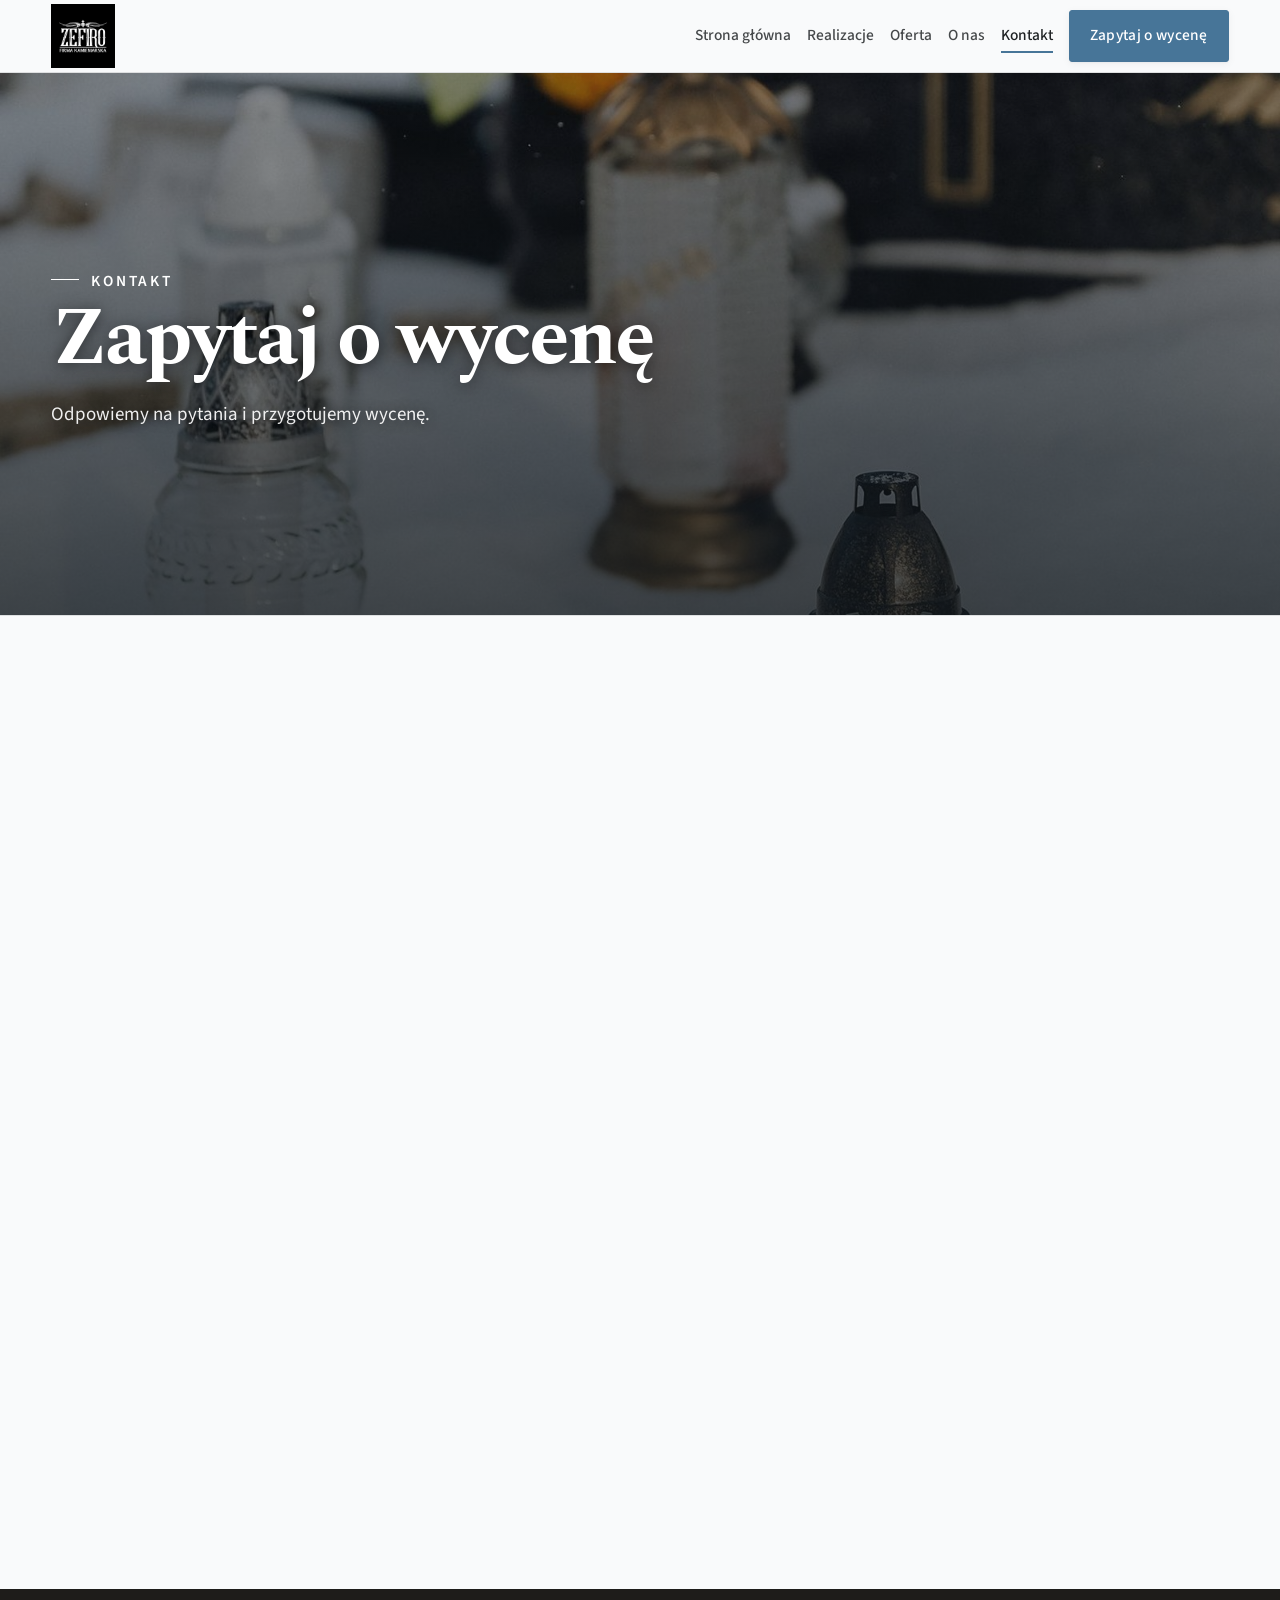
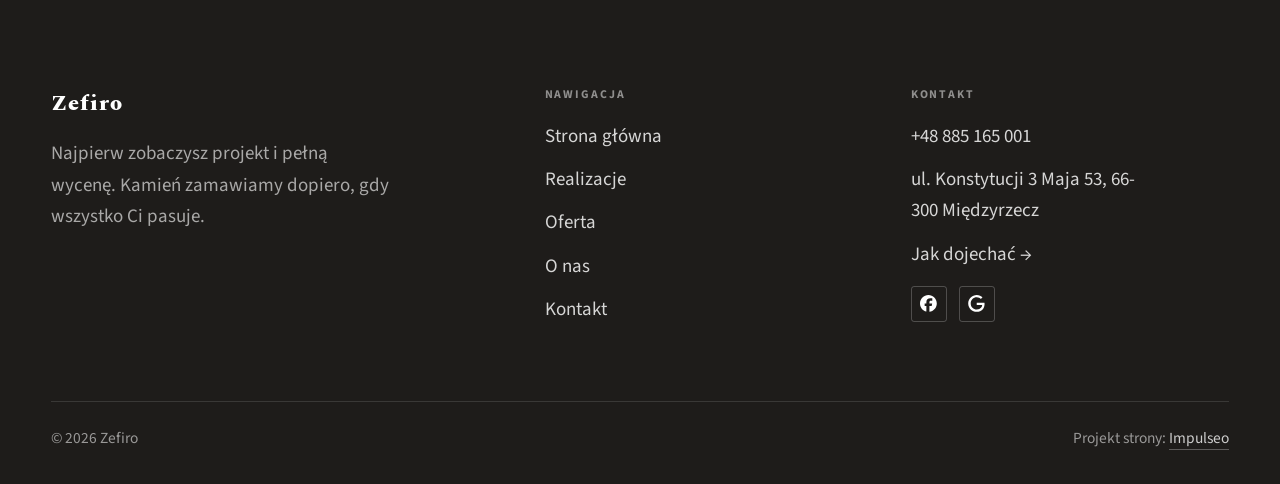
==== kontakt.html @ 3e6237ac "Strona demo: zefiro" ====
<!DOCTYPE html>
<html lang="pl">
<head>
<meta charset="UTF-8">
<meta name="viewport" content="width=device-width, initial-scale=1.0">
<title>Kontakt - Zefiro</title>
<meta name="description" content="Kontakt Zefiro - ul. Konstytucji 3 Maja 53, 66-300 Międzyrzecz">
<link rel="canonical" href="https://kris20032.github.io/zefiro/kontakt.html">
<meta name="robots" content="noindex, nofollow">
<meta property="og:type" content="website">
<meta property="og:locale" content="pl_PL">
<meta property="og:site_name" content="Zefiro">
<meta property="og:title" content="Kontakt - Zefiro">
<meta property="og:description" content="Kontakt Zefiro - ul. Konstytucji 3 Maja 53, 66-300 Międzyrzecz">
<meta property="og:url" content="https://kris20032.github.io/zefiro/kontakt.html">
<meta property="og:image" content="https://kris20032.github.io/zefiro/img/og.jpg">
<meta property="og:image:width" content="1200">
<meta property="og:image:height" content="630">
<meta name="twitter:card" content="summary_large_image">
<link rel="preconnect" href="https://fonts.googleapis.com">
<link rel="preconnect" href="https://fonts.gstatic.com" crossorigin>
<link href="https://fonts.googleapis.com/css2?family=Spectral:wght@500;600;700&family=Source+Sans+3:wght@400;500;600&display=swap" rel="stylesheet">
<link rel="stylesheet" href="assets/styles.css?v=628865bf">
</head>
<body>

<header class="nav">
  <div class="wrap nav-inner">
    <a class="brand brand-has-logo" href="index.html"><img class="brand-logo" src="img/logo.jpg" alt="Zefiro" width="720" height="720" decoding="async"></a>
    <nav class="nav-links">
      <a href="index.html">Strona główna</a>
      <a href="realizacje.html">Realizacje</a>
      <a href="oferta.html">Oferta</a>
      <a href="o-nas.html">O nas</a>
      <a href="kontakt.html" class="active" aria-current="page">Kontakt</a>
      <a href="kontakt.html" class="btn btn-accent">Zapytaj o wycenę</a>
    </nav>
    <button class="nav-toggle" aria-label="Menu"><span></span><span></span><span></span></button>
  </div>
</header>

<main>
<section class="pagehead">
  <img src="img/g6.jpg" alt="Zefiro - Zapytaj o wycenę" width="1400" height="950" decoding="async">
  <div class="wrap">
    <span class="eyebrow">Kontakt</span>
    <h1>Zapytaj o wycenę</h1>
    <p>Odpowiemy na pytania i przygotujemy wycenę.</p>
  </div>
</section>
<section>
  <div class="wrap contact-grid">
    <div class="reveal">
      <span class="eyebrow">Dane kontaktowe</span>
      <h2 style="margin:var(--space-4) 0 var(--space-6)">Zefiro</h2>
      <div class="info-list">
        <div class="info-row"><div class="ic"><svg class="ico-tel" width="16" height="16" viewBox="0 0 24 24" fill="none" aria-hidden="true"><path d="M6.6 10.8a15.5 15.5 0 0 0 6.6 6.6l2.2-2.2a1 1 0 0 1 1-.24 11.4 11.4 0 0 0 3.6.58 1 1 0 0 1 1 1V20a1 1 0 0 1-1 1A17 17 0 0 1 3 4a1 1 0 0 1 1-1h3.5a1 1 0 0 1 1 1c0 1.25.2 2.46.58 3.6a1 1 0 0 1-.25 1l-2.23 2.2Z" fill="currentColor"/></svg></div><div><div class="lbl">Telefon</div><a class="val" href="tel:+48885165001">+48 885 165 001</a></div></div>
        <div class="info-row"><div class="ic"><svg class="ico-pin" width="16" height="16" viewBox="0 0 24 24" fill="none" aria-hidden="true"><path d="M12 21s7-6.1 7-11.5A7 7 0 0 0 5 9.5C5 14.9 12 21 12 21Z" stroke="currentColor" stroke-width="1.6" fill="none"/><circle cx="12" cy="9.5" r="2.4" fill="currentColor"/></svg></div><div><div class="lbl">Adres</div><div class="val">ul. Konstytucji 3 Maja 53, 66-300 Międzyrzecz</div></div></div>
      </div>
    </div>
    <div class="reveal">
      <div class="form">
        <h3 style="margin-bottom:var(--space-4)">Najszybciej telefonicznie</h3>
        <p class="muted" style="margin-bottom:var(--space-5)">Zadzwoń, opisz pomysł, a my powiemy, co i jak. Bez zobowiązań.</p>
        <a href="tel:+48885165001" class="btn btn-accent" style="justify-content:center">Zadzwoń: +48 885 165 001 <span class="arr">→</span></a>
      </div>
    </div>
  </div>
</section>
<section style="padding-top:0">
  <div class="wrap reveal">
    <iframe class="map" title="Zefiro - Międzyrzecz" src="https://maps.google.com/maps?q=52.438465%2C15.584197&z=15&output=embed" loading="lazy" referrerpolicy="no-referrer-when-downgrade"></iframe>
  </div>
</section>
</main>

<footer>
  <div class="wrap">
    <div class="foot-grid">
      <div class="foot-brand">
        <div class="name">Zefiro</div>
        <p>Najpierw zobaczysz projekt i pełną wycenę. Kamień zamawiamy dopiero, gdy wszystko Ci pasuje.</p>
      </div>
      <div class="foot-col">
        <h4>Nawigacja</h4>
        <a href="index.html">Strona główna</a>
        <a href="realizacje.html">Realizacje</a>
        <a href="oferta.html">Oferta</a>
        <a href="o-nas.html">O nas</a>
        <a href="kontakt.html">Kontakt</a>
      </div>
      <div class="foot-col">
        <h4>Kontakt</h4>
        <a href="tel:+48885165001">+48 885 165 001</a>
        <p>ul. Konstytucji 3 Maja 53, 66-300 Międzyrzecz</p>
        <a href="https://www.google.com/maps/place/Firma+Kamieniarska+Zefiro/@52.4386114,15.5834613,406m/data=!3m1!1e3!4m6!3m5!1s0x4706f49b4816bd09:0x40137a1db30fa63c!8m2!3d52.438465!4d15.584197" target="_blank" rel="noopener">Jak dojechać →</a>
      <div class="foot-soc">
        <a class="soc" href="https://www.facebook.com/kamieniarstwozefiro/" target="_blank" rel="noopener" aria-label="Facebook - Zefiro"><svg viewBox="0 0 24 24" aria-hidden="true" focusable="false"><path d="M9.101 23.691v-7.98H6.627v-3.667h2.474v-1.58c0-4.085 1.848-5.978 5.858-5.978.401 0 .955.042 1.468.103a8.68 8.68 0 0 1 1.141.195v3.325a8.623 8.623 0 0 0-.653-.036 26.805 26.805 0 0 0-.733-.009c-.707 0-1.259.096-1.675.309a1.686 1.686 0 0 0-.679.622c-.258.42-.374.995-.374 1.752v1.297h3.919l-.386 2.103-.287 1.564h-3.246v8.245C19.396 23.238 24 18.179 24 12.044c0-6.627-5.373-12-12-12s-12 5.373-12 12c0 5.628 3.874 10.35 9.101 11.647Z" fill="currentColor"/></svg></a>
        <a class="soc" href="https://www.google.com/maps/place/Firma+Kamieniarska+Zefiro/@52.4386114,15.5834613,406m/data=!3m1!1e3!4m6!3m5!1s0x4706f49b4816bd09:0x40137a1db30fa63c!8m2!3d52.438465!4d15.584197" target="_blank" rel="noopener" aria-label="Google - Zefiro"><svg viewBox="0 0 24 24" aria-hidden="true" focusable="false"><path d="M12.48 10.92v3.28h7.84c-.24 1.84-.853 3.187-1.787 4.133-1.147 1.147-2.933 2.4-6.053 2.4-4.827 0-8.6-3.893-8.6-8.72s3.773-8.72 8.6-8.72c2.6 0 4.507 1.027 5.907 2.347l2.307-2.307C18.747 1.44 16.133 0 12.48 0 5.867 0 .307 5.387.307 12s5.56 12 12.173 12c3.573 0 6.267-1.173 8.373-3.36 2.16-2.16 2.84-5.213 2.84-7.667 0-.76-.053-1.467-.173-2.053H12.48z" fill="currentColor"/></svg></a>
      </div>
      </div>
    </div>
    <div class="foot-bot">
      <span>© 2026 Zefiro</span>
      <span>Projekt strony: <a class="foot-credit" href="https://impulseo.pl" target="_blank" rel="noopener">Impulseo</a></span>
    </div>
  </div>
</footer>
<div class="sticky-reserve"><a class="sr-book" href="kontakt.html">Zapytaj o wycenę</a><a class="sr-call" href="tel:+48885165001" aria-label="Zadzwoń"><svg class="ico-tel" width="16" height="16" viewBox="0 0 24 24" fill="none" aria-hidden="true"><path d="M6.6 10.8a15.5 15.5 0 0 0 6.6 6.6l2.2-2.2a1 1 0 0 1 1-.24 11.4 11.4 0 0 0 3.6.58 1 1 0 0 1 1 1V20a1 1 0 0 1-1 1A17 17 0 0 1 3 4a1 1 0 0 1 1-1h3.5a1 1 0 0 1 1 1c0 1.25.2 2.46.58 3.6a1 1 0 0 1-.25 1l-2.23 2.2Z" fill="currentColor"/></svg></a></div>
<div class="demo-wazne" data-do="2026-11-24" data-cykl="3" hidden><svg class="dw-ico" width="13" height="13" viewBox="0 0 24 24" fill="none" aria-hidden="true"><circle cx="12" cy="12" r="8.6" stroke="currentColor" stroke-width="1.8"/><path d="M12 7.2V12l3.3 2" stroke="currentColor" stroke-width="1.8" stroke-linecap="round"/></svg><span class="dw-txt"></span></div>

<script src="assets/main.js"></script>
</body>
</html>
---- assets/styles.css ----
/* ============================================================
   STOLBASZ — premium, architektoniczny B2B fit-out
   Jasna paleta, zero brązu. System wg premium-web-craft.
   Projekt strony: Impulseo (impulseo.pl)
   ============================================================ */

:root{
  /* PALETA — jasna, architektoniczna, chłodna */
  --paper:#F2F1EE;          /* główne tło */
  --paper-2:#E5E3DE;        /* sekcje alternatywne (chłodny jasny szary) */
  --paper-3:#E5E3DE;        /* delikatne wypełnienia */
  --ink:#1E1C1A;            /* tekst główny — chłodny grafit */
  --ink-soft:#38332F;       /* nagłówki drugorzędne */
  --muted:#88837B;          /* tekst poboczny */
  --line:rgba(30,28,26,.12);/* hairline */
  --accent:#836A42;         /* stonowany petrol-slate — jedyny akcent */
  --accent-d:#67522F;
  --accent-soft:rgba(131,106,66,.10);
  --dark:#1E1C1A;           /* sekcje ciemne (stopka/CTA) */

  /* HOVER ZDJĘĆ — JEDEN standard dla całego silnika (decyzja K. 04.08.2026, artefakt z wariantami).
     AKTUALNE (K.+Szymon 09.08.2026, wybór z artefaktu 6 wariantów): zoom 1.05 przy 1.4s -
     przy tak długim czasie mocniejszy kadr NIE skacze, tylko „oddycha". Poprzedni standard
     (1.02 / .55s z 04.08) odbierany jako dynamiczny i szybki.
     Spoczynek lekko przygaszony, ale TYLKO tam, gdzie jest mysz (@media hover:hover) —
     na telefonie zdjęcia zostają w pełnej jasności. */
  --img-zoom:1.05;                   /* K.+Szymon 09.08: wariant F z artefaktu porównawczego */
  --img-rest:brightness(.95) saturate(.99);
  --img-hot:brightness(1.06) saturate(1.05);
  --img-dur:1.4s;                    /* K.+Szymon 09.08 (wariant F): powoli = elegancko */
  --img-ease:cubic-bezier(.16,.84,.44,1);  /* miękki ogon, efekt „oddychania" */

  /* ODSTĘPY — skala 4/8 */
  --space-1:4px; --space-2:8px; --space-3:12px; --space-4:16px; --space-5:24px;
  --space-6:32px; --space-7:48px; --space-8:64px; --space-9:96px; --space-10:128px;

  /* TYPOGRAFIA — fluid clamp() (skala podbita 16.07.2026: większe, czytelniejsze litery — uwaga Adama) */
  --text-sm:clamp(.9rem,.87rem + .12vw,1rem);
  --text-base:clamp(1.08rem,1.04rem + .18vw,1.2rem);
  --text-lg:clamp(1.24rem,1.15rem + .34vw,1.44rem);
  --text-h3:clamp(1.34rem,1.22rem + .55vw,1.66rem);
  --text-h2:clamp(2.1rem,1.66rem + 2.1vw,3.1rem);
  --text-h1:clamp(2.9rem,2.1rem + 4vw,5.1rem);

  /* PROMIENIE — architektoniczne, raczej ostre */
  --r-sm:3px; --r-md:6px; --r-lg:10px;

  /* RUCH */
  --ease:cubic-bezier(.25,.46,.45,.94); --dur:.24s;

  /* CIENIE — miękkie, warstwowe */
  --sh-sm:0 1px 2px rgba(16,24,32,.04), 0 2px 8px rgba(16,24,32,.05);
  --sh-md:0 2px 6px rgba(16,24,32,.05), 0 12px 28px -8px rgba(16,24,32,.12);
  --sh-lg:0 6px 14px rgba(16,24,32,.07), 0 26px 56px -18px rgba(16,24,32,.22);

  --hairline:1px solid var(--line);

  --font-display:'Spectral',serif;
  --font-body:'Source Sans 3',sans-serif;
}

*{box-sizing:border-box;margin:0;padding:0}
html{scroll-behavior:smooth}
body{
  font-family:var(--font-body);
  font-size:var(--text-base);
  line-height:1.65;
  color:var(--ink);
  background:var(--paper);
  -webkit-font-smoothing:antialiased;
  text-rendering:optimizeLegibility;
}
img{max-width:100%;height:auto;display:block}  /* height:auto = width/height z atrybutów trzyma proporcje (TOP#12) */
a{color:inherit;text-decoration:none}

.wrap{width:min(92%,1180px);margin-inline:auto}
section{padding-block:clamp(52px,6.5vw,96px)}

h1,h2,h3{font-family:var(--font-display);font-weight:700;line-height:1.08;letter-spacing:-.02em;color:var(--ink)}
h1{font-size:var(--text-h1);letter-spacing:-.035em}
h2{font-size:var(--text-h2);letter-spacing:-.025em}
h3{font-size:var(--text-h3)}
/* MIARA — długość wiersza. WCAG 2.2 SC 1.4.8: max 80 znaków; Butterick: 45–90.
   68ch daje realnie 72–78 znaków polskiego tekstu, czyli z zapasem pod granicą.
   Wcześniej limit miał TYLKO <p> — <li>, <blockquote> i <dd> nie miały żadnego,
   i to jedyny powód, dla którego 23 bloki na dwóch oddanych stronach jadą po
   83–106 znaków w wierszu (pomiar 07.08.2026, bramka `miara`).
   ⚠️ Listy i definicje ograniczamy TYLKO bez klasy: `ul`/`ol` z klasą to u nas
   układ (siatki kafli, menu), a nie tekst ciągły — tam miarę wyznacza układ. */
/* 60ch, nie 68ch (K. 10.08): po zmianie fontów na węższe kroje (DM Sans i spółka)
   w 68ch mieściło się ~90 znaków - bramka pikselowa słusznie zgłaszała przekroczenie
   granicy 80. Pomiar na żywej przeglądarce: 60ch = 90 znaków, 53ch = ~78 znaków, czyli normę WCAG 1.4.8. */
:root{ --miara:53ch }
p{max-width:min(100%,var(--miara))}
blockquote,
ul:not([class])>li, ol:not([class])>li,
dl:not([class])>dd{max-width:min(100%,var(--miara))}

/* ⚠️ Świadomie BEZ wyjątku `.tile p,.card p,.svc p{max-width:none}`, choć nasuwa się sam:
   te akapity BYŁY już ograniczone (stare `p{max-width:65ch}`), więc „wyjątek" nie odblokowałby
   niczego nowego — tylko ROZLUŹNIŁ stan sprzed zmiany na wszystkich demach naraz.
   `figcaption` żadna z reguł wyżej nie dotyczy, więc też nie potrzebuje zwolnienia. */

/* ŁAMANIE. `balance` wyrównuje długości wierszy w nagłówku, `pretty` pilnuje ostatniego
   wiersza akapitu, żeby nie został w nim jeden wyraz. Obsługiwane od Chrome 117 /
   Safari 17.5; starsze przeglądarki po prostu ignorują tę własność.
   `text-wrap:pretty` nie występowało dotąd ANI RAZ w silniku ani w repo klientów. */
h1,h2,h3,.lead,.lede{text-wrap:balance}
p,li,blockquote,dd{text-wrap:pretty}

.eyebrow{
  font-family:var(--font-body);
  font-size:var(--text-sm);
  font-weight:600;
  letter-spacing:.18em;
  text-transform:uppercase;
  color:var(--accent);
  display:inline-flex;align-items:center;gap:var(--space-3);
}
/* flex:none + margin-top = kreska trzyma się PIERWSZEJ linii. Wcześniej align-items:center
   centrowało ją względem całego bloku i przy zawinięciu (długi kicker typu
   „…WNĘTRZ · LESZNO · OD 2019") druga linia lądowała z brzydkim wcięciem. */
.eyebrow{align-items:flex-start}
.eyebrow>*,.eyebrow{text-wrap:balance}   /* dlugi kicker lamal sie na sierote typu samo „2019" w drugiej linii */
.eyebrow::before{content:"";width:28px;height:1px;background:var(--accent);display:inline-block;flex:none;margin-top:.62em}

.muted{color:var(--muted)}
.lead{font-size:var(--text-lg);line-height:1.55;color:var(--ink-soft);max-width:50ch}

/* ---------- BUTTONS ---------- */
.btn{
  display:inline-flex;align-items:center;gap:var(--space-2);
  font-weight:600;font-size:var(--text-sm);letter-spacing:.02em;
  padding:var(--space-4) var(--space-6);
  border-radius:var(--r-sm);
  transition:transform var(--dur) var(--ease),box-shadow var(--dur) var(--ease),background var(--dur) var(--ease);
  cursor:pointer;border:1px solid transparent;
}
.btn-accent{background:var(--accent);color:#fff;box-shadow:var(--sh-sm)}
.btn-accent:hover{background:var(--accent-d);transform:translateY(-2px);box-shadow:var(--sh-md)}
.btn-accent:active{transform:translateY(0);box-shadow:var(--sh-sm)}
.btn-ghost{background:transparent;color:var(--ink);border-color:var(--line)}
.btn-ghost:hover{border-color:var(--accent);color:var(--accent);transform:translateY(-2px)}
.btn-light{background:#fff;color:var(--ink);box-shadow:var(--sh-sm)}
.btn-light:hover{transform:translateY(-2px);box-shadow:var(--sh-md)}
.btn .arr{transition:transform var(--dur) var(--ease)}
.btn:hover .arr{transform:translateX(4px)}

/* ---------- NAV ---------- */
.nav{
  position:sticky;top:0;z-index:50;
  background:color-mix(in srgb,var(--paper) 88%,transparent);
  backdrop-filter:saturate(140%) blur(10px);
  border-bottom:var(--hairline);
}
.nav-inner{display:flex;align-items:center;justify-content:space-between;gap:var(--space-5);height:72px}
/* ANTY-NACHODZENIE (K. 05.08.2026): długa nazwa firmy + przycisk z pełnym numerem nie mieściły się w pasku
   i flex ściskał linki PONIŻEJ ich treści - "Kontakt" wchodził na ramkę "Zadzwoń +48 ...". Teraz ustępuje
   nazwa marki (skrót wielokropkiem), a menu i przycisk nigdy się nie kurczą ani nie zachodzą na siebie. */
.brand{display:flex;flex-direction:column;line-height:1;min-width:0;flex:0 1 auto}
.brand .name{font-family:var(--font-display);font-weight:800;font-size:1.35rem;letter-spacing:.04em;white-space:nowrap;overflow:hidden;text-overflow:ellipsis}
.brand .sub{font-size:.62rem;letter-spacing:.34em;text-transform:uppercase;color:var(--muted);margin-top:5px;white-space:nowrap;overflow:hidden;text-overflow:ellipsis}
.nav-links{display:flex;align-items:center;gap:var(--space-6);flex:0 0 auto}
.nav-links a{font-size:var(--text-sm);font-weight:500;color:var(--ink-soft);position:relative;padding-block:4px;white-space:nowrap;transition:color var(--dur) var(--ease)}
.nav-links a::after{content:"";position:absolute;left:0;bottom:0;width:0;height:1.5px;background:var(--accent);transition:width var(--dur) var(--ease)}
.nav-links a:hover,.nav-links a.active{color:var(--ink)}
.nav-links a:hover::after,.nav-links a.active::after{width:100%}
.nav-links .btn{padding:var(--space-2) var(--space-5)}
/* przyciski w nav: właściwy kolor (przebij .nav-links a) + bez podkreślenia */
.nav-links a.btn-accent{color:#fff}
.nav-links a.btn-ghost,.nav-links a.btn-light{color:var(--ink)}
/* CTA w pasku: NIE podkreślenie spod linków menu, ale ten sam przelatujący błysk,
   co na wszystkich innych przyciskach (zgłoszenie K. 13.08.2026 - „na hero jest efekt
   światła przechodzącego przez przycisk, na navbarze go nie ma, a mają być identyczne").
   Reguła `.nav-links a::after` jest silniejsza od `.btn::after`, więc trzeba jej
   geometrię wyzerować i wpisać połysk z nazwy - samo `display:none` gasiło efekt. */
.nav-links a.btn::after{
  display:block;content:"";position:absolute;inset:0;z-index:-1;pointer-events:none;
  width:auto;height:auto;border-radius:inherit;   /* kasuje geometrię podkreślenia (width:0;height:1.5px) */
  background:linear-gradient(100deg,transparent 32%,rgba(255,255,255,.20) 50%,transparent 68%);
  translate:-120% 0}
@media (prefers-reduced-motion:no-preference){
  .nav-links a.btn:hover::after{translate:120% 0;transition:translate .75s var(--mt-ease,cubic-bezier(.16,.84,.44,1))}
}
.nav-toggle{display:none;background:none;border:none;cursor:pointer;flex-direction:column;gap:5px;padding:8px}
.nav-toggle span{width:24px;height:2px;background:var(--ink);transition:var(--dur)}
/* Ciasny zakres MIĘDZY menu mobilnym a pełnym pulpitem: zbijamy odstępy i nazwę marki,
   żeby wszystko zmieściło się naturalnie, zanim w ogóle dojdzie do skracania wielokropkiem. */
@media(max-width:1280px) and (min-width:921px){
  .nav-links{gap:var(--space-4)}
  .nav-links .btn{padding:var(--space-2) var(--space-4)}
  .brand .name{font-size:1.15rem}
}

/* ---------- HERO (split) ---------- */
.hero{position:relative;overflow:hidden;border-bottom:var(--hairline)}
.hero-grid{display:grid;grid-template-columns:1.05fr .95fr;gap:clamp(24px,4vw,60px);align-items:center;
  padding-block:clamp(36px,4.5vw,64px)}
.hero-copy .eyebrow{margin-bottom:var(--space-5)}
.hero-copy h1{margin-bottom:var(--space-5)}
.hero-copy .lead{margin-bottom:var(--space-7)}
.hero-actions{display:flex;flex-wrap:wrap;gap:var(--space-4)}
.hero-art{position:relative;aspect-ratio:4/3;border-radius:var(--r-lg);overflow:hidden;box-shadow:var(--sh-lg)}
.hero-art img{width:100%;height:100%;object-fit:cover}
.hero-art::after{content:"";position:absolute;inset:0;background:linear-gradient(180deg,transparent 55%,rgba(18,24,28,.28))}
.hero-badge{position:absolute;left:var(--space-5);bottom:var(--space-5);z-index:2;
  background:rgba(252,252,251,.94);backdrop-filter:blur(4px);
  border-radius:var(--r-md);padding:var(--space-4) var(--space-5);box-shadow:var(--sh-md);max-width:78%}
.hero-badge strong{display:block;font-family:var(--font-display);font-size:1rem;letter-spacing:-.01em}
.hero-badge span{font-size:var(--text-sm);color:var(--muted)}

/* ---------- HERO duży / kinowy (strona główna) ---------- */
.hero-cine{position:relative;min-height:clamp(560px,82vh,840px);min-height:clamp(560px,82svh,840px);display:flex;align-items:center;overflow:hidden;border-bottom:var(--hairline)}
.hero-cine>img{position:absolute;inset:0;width:100%;height:100%;object-fit:cover;z-index:0}
.hero-cine::after{content:"";position:absolute;inset:0;z-index:1;
  background:linear-gradient(95deg,rgba(13,18,23,.86) 0%,rgba(13,18,23,.64) 32%,rgba(13,18,23,.24) 62%,rgba(13,18,23,.04) 100%)}
.hero-cine .wrap{position:relative;z-index:2;padding-block:var(--space-8)}
.hero-cine .hero-copy{max-width:660px}
.hero-cine .eyebrow{color:#fff;margin-bottom:var(--space-5)}
.hero-cine .eyebrow::before{background:#fff}
.hero-cine h1{color:#fff;margin-bottom:var(--space-5);font-size:clamp(2.9rem,2rem + 4.4vw,5.2rem);text-wrap:balance}
.hero-cine .lead{color:rgba(255,255,255,.92);max-width:48ch;margin-bottom:var(--space-7)}
.hero-cine .hero-actions{display:flex;flex-wrap:wrap;gap:var(--space-4)}
/* NISKIE OKNO (laptop z dokiem i paskami przeglądarki ma ~700-780 px wysokości widoku):
   H1 do 5.2rem + długi lead nie mieściły się i przyciski wypadały POD krawędź ekranu -
   klient widział stronę bez ani jednego CTA. Skalujemy w dół, zamiast przycinać treść. */
@media(min-width:821px) and (max-height:820px){
  .hero-cine{min-height:clamp(520px,94svh,780px)}
  .hero-cine .wrap{padding-block:var(--space-6)}
  .hero-cine h1{font-size:clamp(2.2rem,1.5rem + 2.6vw,3.6rem);margin-bottom:var(--space-4)}
  .hero-cine .eyebrow{margin-bottom:var(--space-4)}
  .hero-cine .lead{margin-bottom:var(--space-5);max-width:44ch}
}
@media(max-width:680px){
  .hero-cine{min-height:clamp(520px,76vh,640px);min-height:clamp(520px,76svh,640px);align-items:flex-end}
  .hero-cine::after{background:linear-gradient(0deg,rgba(13,18,23,.9) 6%,rgba(13,18,23,.45) 55%,rgba(13,18,23,.25) 100%)}
  .hero-cine .wrap{padding-bottom:var(--space-9)}
  /* TELEFON (~90% oglądających): lead potrafił zająć 8 linii i zepchnąć CTA poza pierwszy ekran.
     Zwężamy interlinię i skalę - treści nie ucinamy, bo to ona sprzedaje. */
  .hero-cine .lead{font-size:.98rem;line-height:1.5;margin-bottom:var(--space-5)}
  .hero-cine .eyebrow{font-size:.72rem;letter-spacing:.13em;margin-bottom:var(--space-4)}
  .hero-cine .eyebrow::before{width:20px}
  .hero-cine h1{margin-bottom:var(--space-4)}
}

/* full-bleed hero variant (podstrony) */
.pagehead{position:relative;min-height:46vh;min-height:46svh;display:flex;align-items:flex-end;overflow:hidden;border-bottom:var(--hairline)}
.pagehead img{position:absolute;inset:0;width:100%;height:100%;object-fit:cover}
/* 10.08.2026 (decyzja K.): mocniejsze przyciemnienie + cień pod tekstem. Bramka mierzyła na
   nagłówkach podstron 3,38-3,43:1 przy wymaganych 4,5 — jasne zdjęcie (hala, śnieg, niebo)
   podchodziło pod biały tekst. Zdjęcia klientów są różne, więc kontrast musi dawać WARSTWA,
   a nie szczęśliwy dobór kadru. */
.pagehead::after{content:"";position:absolute;inset:0;background:linear-gradient(180deg,rgba(18,24,28,.40),rgba(18,24,28,.76))}
.pagehead .wrap{position:relative;z-index:2;padding-block:var(--space-9);color:#fff}
.pagehead h1{color:#fff;max-width:18ch;text-shadow:0 2px 16px rgba(0,0,0,.55)}
.pagehead .eyebrow{color:#fff}
.pagehead .eyebrow::before{background:#fff}
.pagehead p{color:rgba(255,255,255,.92);margin-top:var(--space-4);max-width:54ch;text-shadow:0 1px 12px rgba(0,0,0,.5)}

/* ---------- STRIP (pasek skrótów / liczby) ---------- */
.strip{background:var(--dark);color:#fff}
/* PASEK HASEŁ — standard 04.08.2026 (decyzja K.): 5 haseł w JEDNYM rzędzie, tekst WYŚRODKOWANY,
   węższe marginesy boczne niż reszta strony (pasek ma iść szerzej), równe wysokości kolumn. */
.strip .wrap{width:min(96%,1440px);display:grid;grid-template-columns:repeat(5,1fr);
  gap:var(--space-5);padding-block:var(--space-7);align-items:stretch}
.strip .item .k{font-family:var(--font-display);font-size:clamp(1.05rem,.82rem + .85vw,1.55rem);
  font-weight:800;letter-spacing:-.02em;color:#fff;line-height:1.18;text-wrap:balance}
.strip .item .v{font-size:var(--text-sm);color:rgba(255,255,255,.66);margin-top:var(--space-2);line-height:1.4}
.strip .item{border-left:2px solid var(--accent);padding-inline:var(--space-4);
  text-align:center;display:flex;flex-direction:column;justify-content:center}
/* liczba kolumn = liczba haseł, żeby ostatnie nie zostawało samo w drugim rzędzie.
   Klasę n-N nadaje multipage.py; domyślnie (bez klasy) pasek jest 5-kolumnowy. */
.strip.n-2 .wrap{grid-template-columns:repeat(2,1fr)}
.strip.n-3 .wrap{grid-template-columns:repeat(3,1fr)}
.strip.n-4 .wrap{grid-template-columns:repeat(4,1fr);gap:var(--space-6)}
.strip.n-4 .item .k{font-size:clamp(1.3rem,1rem + 1.1vw,2rem)}
.strip.n-6 .wrap{grid-template-columns:repeat(6,1fr);gap:var(--space-4)}
.strip.n-6 .item .k{font-size:clamp(.98rem,.8rem + .7vw,1.35rem)}
/* równe łamanie: zamiast "długa linia + jedno słowo" obie linie zbliżonej długości */
.strip .item .k{text-wrap:balance}

/* ---------- SECTION HEAD ---------- */
.head{max-width:48rem;margin-bottom:var(--space-8)}
.head.center{margin-inline:auto;text-align:center}
.head .eyebrow{margin-bottom:var(--space-4)}
.head h2{margin-bottom:var(--space-4)}
.head p{color:var(--muted);font-size:var(--text-lg);line-height:1.55}
.head.center p{margin-inline:auto}

/* ---------- INTRO SPLIT ---------- */
.split{display:grid;grid-template-columns:.92fr 1.08fr;gap:clamp(28px,5vw,80px);align-items:center}
.split.rev{grid-template-columns:1.08fr .92fr}
.split.rev .split-art{order:-1}
.split-art{position:relative;aspect-ratio:5/4;border-radius:var(--r-lg);overflow:hidden;box-shadow:var(--sh-lg)}
.split-art img{width:100%;height:100%;object-fit:cover}
.split-copy h2{margin-bottom:var(--space-5)}
.split-copy p+p{margin-top:var(--space-4)}
.split-copy .btn{margin-top:var(--space-6)}

/* ---------- SERVICES (zakres) ---------- */
.svc-grid{display:grid;grid-template-columns:repeat(auto-fit,minmax(280px,1fr));gap:var(--space-5)}
.svc{background:#fff;border:var(--hairline);border-radius:var(--r-md);padding:var(--space-7) var(--space-6);
  transition:transform var(--dur) var(--ease),box-shadow var(--dur) var(--ease),border-color var(--dur) var(--ease);
  position:relative;overflow:hidden}
.svc::before{content:"";position:absolute;left:0;top:0;width:3px;height:0;background:var(--accent);transition:height var(--dur) var(--ease)}
.svc:hover{transform:translateY(-4px);box-shadow:var(--sh-md);border-color:transparent}
.svc:hover::before{height:100%}
.svc .ic{font-family:var(--font-display);font-size:.8rem;font-weight:700;letter-spacing:.12em;color:var(--accent);margin-bottom:var(--space-4)}
.svc h3{margin-bottom:var(--space-3);font-size:1.22rem}
.svc p{color:var(--muted);font-size:var(--text-base);line-height:1.6}

/* big detailed service rows */
.svc-row{display:grid;grid-template-columns:.8fr 1.2fr;gap:clamp(20px,4vw,60px);align-items:center;padding-block:var(--space-8)}
.svc-row+.svc-row{border-top:var(--hairline)}
.svc-row.rev{grid-template-columns:1.2fr .8fr}
/* Naprzemienny układ wierszy oferty: co drugi wiersz ma zdjęcie po PRAWEJ.
   Było `order:-1` — martwy kod, bo zdjęcie i tak jest pierwszym dzieckiem w HTML,
   więc wszystkie wiersze wyglądały identycznie (zdjęcie zawsze z lewej), a `rev`
   zmieniało tylko szerokość kolumn. Znalezione 29.07.2026 przy różnicowaniu kierunków
   animacji (pomiar pozycji: art.mid 390/502 przy row.mid 756 — zawsze lewa strona). */
.svc-row.rev .svc-row-art{order:2}
.svc-row-art{aspect-ratio:4/3;border-radius:var(--r-md);overflow:hidden;box-shadow:var(--sh-md)}
.svc-row-art img{width:100%;height:100%;object-fit:cover}
.svc-row h3{font-size:1.5rem;margin-bottom:var(--space-4)}
.svc-row .num{font-family:var(--font-display);font-size:.85rem;font-weight:700;letter-spacing:.14em;color:var(--accent);display:block;margin-bottom:var(--space-3)}
.svc-row ul{list-style:none;margin-top:var(--space-4);display:flex;flex-direction:column;gap:var(--space-2)}
.svc-row li{position:relative;padding-left:var(--space-5);color:var(--muted);font-size:var(--text-base)}
.svc-row li::before{content:"";position:absolute;left:0;top:.62em;width:8px;height:1px;background:var(--accent)}

/* ---------- GALLERY (realizacje) ---------- */
.gallery{display:grid;grid-template-columns:repeat(12,1fr);gap:var(--space-4);grid-auto-rows:200px}
/* GALERIA MASONRY — pionowe zdjęcia (portrety beauty/wellness) bez przycinania: kolumny, height auto */
.gallery-masonry{column-count:3;column-gap:var(--space-4)}
@media(max-width:900px){.gallery-masonry{column-count:2}}
@media(max-width:560px){.gallery-masonry{column-count:1}}
.gallery-masonry .m-tile{break-inside:avoid;margin:0 0 var(--space-4);padding:0;position:relative;overflow:hidden;border-radius:var(--r-md);border:1px solid var(--line)}
.gallery-masonry .m-tile img{width:100%;height:auto;display:block}
.gallery-masonry .m-tile .cap{position:absolute;left:0;right:0;bottom:0;padding:var(--space-4);color:#fff;background:linear-gradient(0deg,rgba(0,0,0,.55),transparent);font-size:var(--text-sm)}
.gallery-masonry .m-tile .cap small{display:block;font-weight:400;opacity:.78;letter-spacing:.04em;text-transform:uppercase;font-size:.66rem;margin-top:3px}
.tile{position:relative;overflow:hidden;border-radius:var(--r-md);box-shadow:var(--sh-sm);
  transition:transform var(--dur) var(--ease),box-shadow var(--dur) var(--ease)}
.tile img{width:100%;height:100%;object-fit:cover;
  transition:transform var(--img-dur) var(--img-ease),filter var(--img-dur) var(--img-ease)}
.tile:hover{box-shadow:var(--sh-md)}
.tile .cap{position:absolute;left:0;right:0;bottom:0;padding:var(--space-5) var(--space-4) var(--space-4);
  /* mocniejszy spad + cien pod tekstem: na JASNYCH zdjeciach klienta (biale fronty, sciany)
     slaby gradient dawal kontrast ~1.5:1 zamiast wymaganych 3.6:1 (bramka wygladu, 10.08.2026) */
  background:linear-gradient(transparent 10%,rgba(18,24,28,.55) 40%,rgba(18,24,28,.88) 68%,rgba(18,24,28,.99));color:#fff;
  text-shadow:0 1px 2px rgba(0,0,0,.85),0 2px 10px rgba(0,0,0,.55);
  font-size:var(--text-sm);font-weight:600;letter-spacing:.01em;
  opacity:0;transform:translateY(8px);transition:var(--dur) var(--ease)}
.tile:hover .cap{opacity:1;transform:translateY(0)}
.tile .cap small{display:block;font-weight:400;opacity:.78;letter-spacing:.04em;text-transform:uppercase;font-size:.66rem;margin-top:3px}
/* bento spans */
.t-wide{grid-column:span 6}
.t-tall{grid-column:span 6;grid-row:span 2}
.t-std{grid-column:span 6}
.t-third{grid-column:span 4}
.t-two3{grid-column:span 8}

/* ---------- TRUST / WIARYGODNOŚĆ ---------- */
.trust{background:var(--paper-2)}
.trust-grid{display:grid;grid-template-columns:repeat(auto-fit,minmax(240px,1fr));gap:var(--space-5);margin-top:var(--space-7)}
.trust-card{background:#fff;border-radius:var(--r-md);padding:var(--space-7) var(--space-6);box-shadow:var(--sh-sm);border-top:3px solid var(--accent)}
.trust-card .big{font-family:var(--font-display);font-size:clamp(1.8rem,1.3rem + 1.6vw,2.6rem);font-weight:800;letter-spacing:-.02em;color:var(--ink);line-height:1}
.trust-card h3{font-size:1.12rem;margin:var(--space-3) 0 var(--space-2)}
.trust-card p{color:var(--muted);font-size:var(--text-base);line-height:1.55}

/* ---------- CTA band ---------- */
.cta{background:var(--dark);color:#fff;position:relative;overflow:hidden}
/* telefon w CTA: na ciemnym tle biały (domyślnie), rodziny z JASNYM tłem CTA
   nadpisują to u siebie - wcześniej kolor siedział w stylu inline i wygrywał z rodziną. */
.cta .btn-ghost-cta{color:#fff;border-color:rgba(255,255,255,.3)}
.cta .wrap{display:grid;grid-template-columns:1.4fr .6fr;gap:var(--space-7);align-items:center;position:relative;z-index:2}
.cta h2{color:#fff;max-width:20ch}
.cta p{color:rgba(255,255,255,.74);margin-top:var(--space-4)}
.cta-actions{display:flex;flex-direction:column;gap:var(--space-3);align-items:flex-start}
.cta::before{content:"";position:absolute;right:-80px;top:-80px;width:360px;height:360px;border-radius:50%;
  background:radial-gradient(circle,var(--accent-soft),transparent 70%)}

/* ---------- CONTACT ---------- */
.contact-grid{display:grid;grid-template-columns:.85fr 1.15fr;gap:clamp(28px,4vw,56px);align-items:start}
.info-list{display:flex;flex-direction:column;gap:var(--space-2)}
.info-row{display:flex;gap:var(--space-4);align-items:flex-start;padding-block:var(--space-4);border-bottom:var(--hairline)}
.info-row .ic{flex:none;width:42px;height:42px;display:grid;place-items:center;border-radius:50%;
  background:var(--accent-soft);color:var(--accent);font-size:1.05rem}
.info-row .lbl{font-size:.72rem;letter-spacing:.14em;text-transform:uppercase;color:var(--muted)}
.info-row .val{font-weight:600;font-size:var(--text-base);margin-top:2px}
.info-row a.val:hover{color:var(--accent)}
.map{border:none;border-radius:var(--r-lg);box-shadow:var(--sh-md);width:100%;height:100%;min-height:380px;filter:grayscale(.2) contrast(1.02)}
.form{background:#fff;border:var(--hairline);border-radius:var(--r-lg);padding:clamp(24px,3vw,40px);box-shadow:var(--sh-sm)}
.form .fld{margin-bottom:var(--space-5)}
.form label{display:block;font-size:var(--text-sm);font-weight:600;margin-bottom:var(--space-2)}
.form input,.form textarea{width:100%;font-family:inherit;font-size:var(--text-base);color:var(--ink);
  padding:var(--space-4);border:var(--hairline);border-radius:var(--r-sm);background:var(--paper);transition:border-color var(--dur)}
.form input:focus,.form textarea:focus{outline:none;border-color:var(--accent);background:#fff}
.form textarea{resize:vertical;min-height:120px}
.form .note{font-size:var(--text-sm);color:var(--muted);margin-top:var(--space-3)}

/* ---------- FOOTER ---------- */
footer{background:var(--dark);color:#fff;padding-block:var(--space-9) var(--space-6)}
.foot-grid{display:grid;grid-template-columns:1.4fr 1fr 1fr;gap:var(--space-7);margin-bottom:var(--space-8)}
.foot-brand .name{font-family:var(--font-display);font-weight:800;font-size:1.4rem;letter-spacing:.04em}
.foot-brand p{color:rgba(255,255,255,.62);margin-top:var(--space-4);font-size:var(--text-base);max-width:38ch}
.foot-col h4{font-size:.74rem;letter-spacing:.16em;text-transform:uppercase;color:rgba(255,255,255,.5);margin-bottom:var(--space-4)}
.foot-col a,.foot-col p{display:block;color:rgba(255,255,255,.82);font-size:var(--text-base);margin-bottom:var(--space-3)}
.foot-col a:hover{color:#fff}
.foot-bot{border-top:1px solid rgba(255,255,255,.12);padding-top:var(--space-5);display:flex;justify-content:space-between;flex-wrap:wrap;gap:var(--space-3);
  font-size:var(--text-sm);color:rgba(255,255,255,.55)}
.foot-bot a:hover{color:#fff}
/* Podpis w stopce = klikalny link do impulseo.pl (31.07.2026). Ma być WIDOCZNIE klikalny,
   ale nie krzyczeć - stąd sam kolor jaśniejszy + delikatne podkreślenie na najeździe. */
.foot-bot a.foot-credit{color:rgba(255,255,255,.78);text-decoration:none;border-bottom:1px solid rgba(255,255,255,.28)}
.foot-bot a.foot-credit:hover{color:#fff;border-bottom-color:#fff}

/* ---------- REVEAL ---------- */
.reveal{opacity:0;transform:translateY(22px);transition:opacity .6s var(--ease),transform .6s var(--ease)}
.reveal.in{opacity:1;transform:none}

/* ---------- RESPONSIVE ---------- */
@media(max-width:920px){
  .hero-grid,.split,.split.rev,.svc-row,.svc-row.rev,.cta .wrap,.contact-grid,.foot-grid{grid-template-columns:1fr}
  .split.rev .split-art,.svc-row.rev .svc-row-art{order:0}
  .hero-art{aspect-ratio:16/10;max-height:420px}
  .strip .wrap,.strip.n-2 .wrap,.strip.n-3 .wrap,.strip.n-4 .wrap,.strip.n-6 .wrap{grid-template-columns:repeat(2,1fr);gap:var(--space-6)}
  .strip .item .k,.strip.n-6 .item .k{font-size:clamp(1.3rem,1.1rem + 1vw,2rem)}
  .gallery{grid-auto-rows:180px}
  .t-wide,.t-tall,.t-std,.t-third,.t-two3{grid-column:span 6}
  .t-tall{grid-row:span 1}
  .cta-actions{flex-direction:row;flex-wrap:wrap}
  .foot-grid{gap:var(--space-6)}
}
@media(max-width:680px){
  .nav-links{position:fixed;inset:72px 0 auto 0;background:var(--paper);flex-direction:column;align-items:stretch;
    gap:0;padding:var(--space-4) 6%;border-bottom:var(--hairline);box-shadow:var(--sh-md);
    transform:translateY(-120%);transition:transform var(--dur) var(--ease)}
  .nav-links.open{transform:translateY(0)}
  .nav-links a{padding-block:var(--space-4);border-bottom:var(--hairline)}
  .nav-links .btn{margin-top:var(--space-3);justify-content:center}
  .nav-toggle{display:flex}
  .strip .wrap,.strip.n-2 .wrap,.strip.n-3 .wrap,.strip.n-4 .wrap,.strip.n-6 .wrap{grid-template-columns:1fr}
  .gallery{grid-template-columns:repeat(6,1fr)}
  .foot-grid{grid-template-columns:1fr}
}
@media(prefers-reduced-motion:reduce){
  /* audyt 09.08 TOP#14: samo skrócenie duration przy animacji INFINITE = stroboskop
     (pętla .01ms miga ekranem); iteration-count:1 gasi pętlę naprawdę. Pseudoelementy
     też - tła hero (gastro/studio) animują ::before/img, blanket na * ich nie łapał. */
  *,*::before,*::after{animation-duration:.01ms!important;animation-iteration-count:1!important;animation-delay:0s!important;transition:none!important}
  .reveal{opacity:1!important;transform:none!important}
  html{scroll-behavior:auto}
}

/* ============================================================
   PREMIUM LAYER — destylat deep-researchu branż (anty-AI, spokój).
   Zmienne STOLBASZ (--accent/--ink/--paper/--line/--dark). Ruch ledwo
   zauważalny, krzywa cubic-bezier(.16,.84,.44,1); prefers-reduced-motion
   pokryte blanketem wyżej. Karty hairline zamiast cieni = #1 sygnał „nie-AI".
   ============================================================ */

/* więcej oddechu między sekcjami (liderzy: 110-130px) */
section{padding-block:clamp(64px,8vw,128px)}

/* 1) Aksamitny reveal — dłuższa, miękka krzywa zamiast „skoku" */
.reveal{transition:opacity .9s cubic-bezier(.16,.84,.44,1),transform .9s cubic-bezier(.16,.84,.44,1);will-change:opacity,transform}
/* stagger TYLKO w galerii (tam pozycja = porządek dzieci) */
.gallery .reveal:nth-child(2){transition-delay:.07s}
.gallery .reveal:nth-child(3){transition-delay:.14s}
.gallery .reveal:nth-child(4){transition-delay:.21s}
.gallery .reveal:nth-child(5){transition-delay:.28s}
.gallery .reveal:nth-child(6){transition-delay:.35s}

/* 2) Hero STATYCZNY na .hero-cine — Ken Burns CAŁKIEM WYŁĄCZONY 26.06 (3. zgłoszenie Szymona).
   GENEZA: animowanie scale na <img> hero z teksturami (cegły/framugi) re-samplinguje obraz
   klatka po klatce → na części ekranów drobne drganie/shimmer = „heroshot się trzęsie".
   translateY usunięto wcześniej, scale-only + will-change/GPU NIE wystarczyły do GWARANCJI gładkości.
   Krzysztof zażądał pewności („make sure, że błąd się nie pojawi") > efekt. Zero animacji = 0% drgania.
   Delikatny zoom zostaje TYLKO w pełnoekranowych hero gastro/studio (hg-bg/hs-bg — tło, inny
   mechanizm, chwalone, nigdy nie zgłaszane). NIE wracać do KB na .hero-cine bez realnego testu
   na sprzęcie klienta — to ryzyko regresji „trzęsienia”. */
/* BEZPIECZNY "wow" na hero = jednorazowy FADE-IN (opacity), nie zoom.
   opacity nie dotyka bitmapy → gładkie na KAŻDYM zdjęciu/ekranie/GPU, zero ryzyka migotania.
   Geometryczny ruch (scale/translate) na .hero-cine jest ZAKAZANY (bramka pilnuje). */
@keyframes heroFade{from{opacity:0}to{opacity:1}}
.hero-cine>img{transform:none;animation:heroFade 1.1s ease-out both}

/* 3) Akcentowy hairline pod nagłówkiem sekcji, który „rysuje się" przy wejściu */
.head h2{position:relative;padding-bottom:18px}
.head h2::after{content:"";position:absolute;left:0;bottom:0;height:1px;width:0;background:var(--accent);transition:width 1s cubic-bezier(.16,.84,.44,1) .15s}
.head.center h2::after{left:50%;transform:translateX(-50%)}
.head.reveal.in h2::after,.head.center.reveal.in h2::after{width:54px}

/* 4) Karty HAIRLINE zamiast cieni/zaokrągleń (najmocniejszy anty-AI detal) */
.svc{background:transparent;border:1px solid var(--line);border-radius:var(--r-sm);box-shadow:none}
.svc:hover{box-shadow:none;border-color:var(--accent);transform:translateY(-3px)}
.trust-card{background:transparent;box-shadow:none;border:1px solid var(--line);border-top:2px solid var(--accent);border-radius:var(--r-sm)}
.tile{box-shadow:none;border-radius:var(--r-sm)}
.tile:hover{box-shadow:none}

/* 5) Sticky-nav kondensuje się po przewinięciu (sygnał dopracowania) */
.nav{transition:box-shadow .4s ease,background .4s ease}
.nav.is-stuck{box-shadow:0 1px 0 var(--line),0 14px 30px -24px rgba(0,0,0,.45)}
.nav-inner{transition:height .35s var(--ease)}
.nav.is-stuck .nav-inner{height:60px}

/* 6) MANIFESTO — pełnoekranowy cytat-bohater (zastępuje generyczne „Dlaczego my") */
.manifesto{background:var(--paper-2);text-align:center}
.manifesto .wrap{max-width:60rem}
.manifesto p{font-family:var(--font-display);font-style:italic;font-size:clamp(1.6rem,1rem + 2.4vw,2.8rem);line-height:1.32;color:var(--ink-soft);margin-inline:auto;max-width:26ch;position:relative;padding-top:var(--space-8)}
.manifesto p::before{content:"";position:absolute;top:0;left:50%;transform:translateX(-50%);width:54px;height:1px;background:var(--accent)}
.manifesto p span{color:var(--accent);font-style:italic}

/* 7) GATEWAYS — 3 duże bramy-zdjęcia (zamiast paska menu usług) */
.gateways{display:grid;grid-template-columns:repeat(3,1fr);gap:var(--space-4)}
.gateway{position:relative;aspect-ratio:3/4;overflow:hidden;border-radius:var(--r-sm);display:block}
.gateway img{width:100%;height:100%;object-fit:cover;
  transition:transform var(--img-dur) var(--img-ease),filter var(--img-dur) var(--img-ease)}
.gateway::after{content:"";position:absolute;inset:0;background:linear-gradient(180deg,transparent 38%,rgba(18,24,28,.74))}
/* ===== HOVER ZDJĘĆ — jedno miejsce dla WSZYSTKICH kafli ze zdjęciem (K. 04.08.2026) ===== */
@media(hover:hover){
  .tile img,.gateway img,.m-tile img{filter:var(--img-rest)}
  .tile:hover img,
  .gateway:hover img,
  .m-tile:hover img{transform:scale(var(--img-zoom));filter:var(--img-hot)}
}
.m-tile img{transition:transform var(--img-dur) var(--img-ease),filter var(--img-dur) var(--img-ease)}
.gateway .g-ttl{position:absolute;left:0;right:0;bottom:0;z-index:2;padding:var(--space-6) var(--space-5);color:#fff;font-family:var(--font-display);font-size:1.45rem;letter-spacing:-.01em;line-height:1.15}
.gateway .g-ttl small{display:block;font-family:var(--font-body);font-size:var(--text-sm);font-weight:400;opacity:.82;letter-spacing:.03em;margin-top:5px}
@media(max-width:760px){.gateways{grid-template-columns:1fr}.gateway{aspect-ratio:16/10}}

/* 8) LOGO klienta w nagłówku (gdy podane --logo) */
/* 52px domyślnie (feedback Bartka 06.07.2026: 40px ginęło, uwaga padła 3x; ~56px sprawdzone na żywym demie anna-borowiec-makeup) */
.brand-logo{height:64px;width:auto;max-width:300px;object-fit:contain;display:block}
.nav.is-stuck .brand-logo{height:52px}
@media(max-width:680px){.brand-logo{height:46px;max-width:210px}}


/* === RWD: nagłówki na wąskich ekranach (dodane 17.07.2026 razem z fixem clamp) ===
   Po przywróceniu działania clamp() dolna granica --text-h1 (2.9rem) rozpychała
   dokument przy długich polskich słowach na telefonach. Tu ją zjeżdżamy. */
@media (max-width:560px){
  :root{
    --text-h1:clamp(1.9rem, 1.15rem + 4.4vw, 2.7rem);
    --text-h2:clamp(1.5rem, 1rem + 3vw, 2.1rem);
  }
  .hero-cine h1{font-size:clamp(1.9rem, 1.15rem + 4.4vw, 2.7rem)}
  h1,h2{overflow-wrap:break-word}
}

/* GODZINY (godziny_grid z briefu) — dzień po lewej, godziny po prawej. Wcześniej BRAK stylu
   powodował sklejenie "Poniedziałek-Piątek8:00-20:00" (dodane 2026-07-21). Neutralne dla dem bez grafiku. */
.godz{display:flex;flex-direction:column;gap:2px;max-width:440px;margin-top:8px}
.godz-row{display:flex;justify-content:space-between;align-items:baseline;gap:24px;padding:10px 0;border-bottom:1px solid var(--line)}
.godz-row:last-child{border-bottom:0}
.godz-row b{font-weight:600;color:var(--ink)}
.godz-row span{color:var(--muted);white-space:nowrap}

/* === FAQ (lekcja 08.08.2026) ===
   Sekcja faq_klinika() trafia NIE tylko do rodziny „klinika" (multipage.py: także układ FACHOWCY),
   a style leżały wyłącznie w families/klinika.css — u hydraulika/dekarza FAQ renderowało się jako
   goła lista <details> z domyślnym trójkącikiem przeglądarki (wpadka: demo Instalatorstwo Gała).
   Dlatego baza. Rodzina może to nadpisać na wierzchu. */
.faq-list{max-width:48rem;margin:var(--space-8) auto 0;display:flex;flex-direction:column;gap:var(--space-3)}
.faq-item{border:1px solid var(--line);border-radius:var(--r-md);background:var(--paper);padding:var(--space-4) var(--space-5)}
.faq-item summary{font-family:var(--font-display);font-weight:600;color:var(--ink);cursor:pointer;list-style:none;display:flex;justify-content:space-between;gap:1rem}
.faq-item summary::-webkit-details-marker{display:none}
.faq-item summary::after{content:"+";color:var(--accent-d);font-weight:700;font-size:1.2rem;line-height:1}
.faq-item[open] summary::after{content:"-"}
.faq-item p{color:var(--ink-soft);font-size:var(--text-base);line-height:1.6;margin:var(--space-3) 0 0}

/* === LICZBA OPINII PRZY SEKCJI OPINII (08.08.2026, wzorzec irismeble.pl, decyzja K.) ===
   Trzy cytaty bez kontekstu czyta się jak „firma ma trzy opinie". Ta linijka mówi wprost,
   ile ich jest naprawdę - dane i tak przychodzą z reconu i szły dotąd wyłącznie do hero.
   Baza, nie rodzina: sekcja opinii renderuje się we WSZYSTKICH układach, a style opinii
   leżą per rodzina - bez tego u części rodzin linijka byłaby gołym tekstem (ta sama pułapka
   co z FAQ wyżej). Rodzina może nadpisać na wierzchu. */
.op-meta{
  text-align:center;margin:calc(var(--space-3) * -1) 0 var(--space-6);
  color:var(--muted);font-size:var(--text-base);letter-spacing:.01em;
}
.op-meta .ico-star{color:var(--accent-d);margin-right:2px}

/* --- licznik ważności DEMA (pomysł K. 09.08) - tylko wersje pokazowe --- */
.demo-wazne{position:fixed;top:calc(var(--nav-h, 64px) + 14px);right:14px;z-index:95;
  display:inline-flex;align-items:center;gap:.45em;
  background:rgba(21,25,28,.82);color:#fff;font-size:.72rem;font-weight:600;letter-spacing:.01em;
  padding:.42em .8em .42em .62em;border-radius:999px;backdrop-filter:saturate(140%) blur(8px);
  border:1px solid rgba(255,255,255,.14);box-shadow:0 10px 24px -14px rgba(0,0,0,.6);
  pointer-events:none;
  /* NIE pokazuje się przy wejściu (K. 09.08) - wjeżdża dopiero po zejściu z hero */
  opacity:0;transform:translateY(-10px);
  transition:opacity .7s var(--ease),transform .7s var(--ease)}
.demo-wazne.is-on{opacity:1;transform:none}
.demo-wazne .dw-ico{flex:none;opacity:.85}
.demo-wazne b{font-weight:700;font-variant-numeric:tabular-nums;color:#FFD9A3}
.demo-wazne .dw-zeg{font-variant-numeric:tabular-nums;font-feature-settings:"tnum";
  opacity:.72;margin-left:.15em;letter-spacing:.01em}
.demo-wazne.is-pilne{background:rgba(150,32,28,.9);border-color:rgba(255,255,255,.2)}
.demo-wazne .dw-pilne{color:#FFE0DE}
@media(max-width:820px){.demo-wazne{top:auto;bottom:70px;right:10px}}

/* --- pasek mini-opinii pod hero (audyt 09.08 TOP#27) - tylko przy realnych recenzjach --- */
.opinie-mini{padding-block:0;border-bottom:var(--hairline)}
.opinie-mini .om-row{display:grid;grid-template-columns:repeat(3,1fr);gap:var(--space-6);padding-block:var(--space-5)}
.opinie-mini .om-item blockquote{font-size:var(--text-sm);color:var(--ink-soft);line-height:1.5;margin:0}
.opinie-mini .om-autor{display:block;margin-top:var(--space-2);font-size:.78rem;font-weight:600;color:var(--muted);letter-spacing:.04em}
@media(max-width:820px){.opinie-mini .om-row{grid-template-columns:1fr;gap:var(--space-4)}
  .opinie-mini .om-item:nth-child(n+3){display:none}}

/* --- AKCENT-TEKST (audyt 09.08 TOP#11/12, decyzja K.) ---------------------------
   Kolor firmowy jest jasny, dopóki nie musi być literą. --accent zostaje żywy
   (kreski, przyciski, pasek haseł); litera akcentowa na JASNYM tle bierze
   --accent-text (dokleja palette_auto; domyślnie accent-d). Tylko color -
   border/background/pseudo zostają żywe. Ciemna sekcja CTA = wyjątek. */
:root{--accent-text:var(--accent-d)}
.eyebrow, .svc .ic, .svc-row .num, .info-row .ic, .info-row a.val:hover,
.manifesto p span, .faq-item summary::after, .op-meta .ico-star, .op-star,
.fu-cta, .obszar-list li:hover, .btn-ghost:hover, .nav.nav-solid .brand .sub,
.proces-os .pc-cur, .os-on .proces-os .proces-line > li.os-done .pno { color:var(--accent-text) }
.cta .eyebrow { color:var(--accent) }

/* --- dostępność (audyt 09.08 TOP#23, podzbiór bezpieczny) --- */
html{scroll-padding-top:84px}                       /* kotwice nie chowają się pod sticky-nav */
:focus-visible{outline:2px solid var(--accent-text);outline-offset:2px}  /* widoczny fokus tylko z klawiatury */
main{display:block}

/* --- kafelek „Zobacz opinie w Google" (K. 09.08) - znak marki zamiast gołego linku --- */
.op-meta{text-align:center;max-width:none;margin-inline:auto}
.op-google{display:inline-flex;align-items:center;gap:.6em;
  padding:.62em 1.15em;border:1px solid var(--line);border-radius:999px;
  background:var(--paper);color:var(--ink);font-size:var(--text-sm);font-weight:600;
  transition:border-color var(--dur) var(--ease),box-shadow var(--dur) var(--ease),transform var(--dur) var(--ease)}
.op-google .op-g-ico{flex:none}                        /* oficjalny 4-kolorowy znak Google */
.op-google .arr{transition:transform var(--dur) var(--ease)}
.op-google:hover{border-color:var(--accent);box-shadow:var(--sh-sm);transform:translateY(-1px)}
.op-google:hover .arr{transform:translateX(3px)}

/* ============================================================
   HOVER KART I KAFLI - JEDEN STANDARD DLA WSZYSTKICH RODZIN (K. 10.08:
   „każde demo ma wyglądać tak premium"). Wcześniej premium-hover miała tylko
   rodzina fachowców (.fu-row), reszta rodzin renderowała karty bez reakcji.
   Zasada ta sama: reakcja NATYCHMIAST (0s), gaśnięcie łagodne; ledwie widoczne
   tło, kreska akcentu z lewej, strzałka rusza. Zero cieni-poduszek.
   ⛔ Świadomie POMIJAMY kafle ze zdjęciem (.tile/.gateway/.m-tile) - tam działa
   już zoom 1.05/1.4s i dokładanie ramek by go zabiło.
   ============================================================ */
.card, .svc, .gateway-txt, .menu-cat, .prod-card, .pak-card, .faq-item, .obj-tile{
  position:relative;transition:background .22s ease-out,border-color .22s ease-out}
.card::before, .menu-cat::before, .prod-card::before, .pak-card::before{
  content:"";position:absolute;left:0;top:0;bottom:0;width:3px;background:var(--accent);
  transform:scaleY(0);transform-origin:top;transition:transform .09s ease-out;border-radius:2px}
@media(hover:hover){
  .card:hover, .svc:hover, .menu-cat:hover, .prod-card:hover, .pak-card:hover{
    background:color-mix(in srgb,var(--accent) 9%,transparent);
    border-color:color-mix(in srgb,var(--accent) 45%,var(--line));
    transition-duration:0s}
  .card:hover::before, .menu-cat:hover::before,
  .prod-card:hover::before, .pak-card:hover::before{transform:scaleY(1)}
  .card:hover .arr, .svc:hover .arr, .menu-cat:hover .arr{transform:translateX(.3rem)}
}
.card .arr, .svc .arr, .menu-cat .arr{display:inline-block;transition:transform .1s ease-out}

/* ============================================================
   PLAKIETKA OPINII GOOGLE (K. 13.08.2026, wzór od Marcelego)
   Jedna forma we WSZYSTKICH układach hero (hg/hk/hs/ha/hd/tb/kt) zamiast
   gołego tekstu „★ Ocena 4,4 w Google · 7 opinii". Cudza ocena to najmocniejszy
   dowód zaufania na stronie - ma wyglądać jak odznaka, nie jak podpis.
   Tło i obwódka liczone z KOLORU TEKSTU, więc ta sama plakietka działa na
   ciemnym zdjęciu (biały napis → jasna mgiełka) i na jasnej sekcji (ciemny
   napis → delikatny szary). Zero osobnych wariantów do utrzymania.
   ============================================================ */
.g-badge{
  display:inline-flex;align-items:center;gap:.62em;
  padding:.52em 1em;border-radius:999px;
  background:color-mix(in srgb,currentColor 8%,transparent);
  border:1px solid color-mix(in srgb,currentColor 20%,transparent);
  -webkit-backdrop-filter:blur(6px);backdrop-filter:blur(6px);
  font-size:.98rem;line-height:1;font-weight:500;letter-spacing:.01em;
  white-space:nowrap;vertical-align:middle;max-width:100%}
.g-badge .gb-ico,.g-badge .gb-stars{flex:none}
.g-badge .gb-ocena{font-weight:700;font-size:1.08em;letter-spacing:.01em}
.g-badge .gb-txt{opacity:.92}
@media(max-width:560px){
  .g-badge{gap:.45em;padding:.45em .8em;font-size:.86rem}
  .g-badge .gb-stars{width:62px;height:12.4px}
  .g-badge .gb-ico{width:16px;height:16px}
}

/* === rodzina: rzemioslo === */
/* ============================================================
   RODZINA: RZEMIOSŁO — stolarstwo, meble na wymiar, kamieniarstwo,
   granit, parapety, wnętrza premium (skórki: wood, stone, lux, modern).

   GENEZA (05.08.2026): ta rodzina była zmapowana w multipage.py (FAMILY),
   ale NIE MIAŁA pliku wyglądu — a silnik dokleja go tylko, jeśli istnieje.
   Skutek: meble, stolarka i kamieniarstwo dostawały NAJUBOŻSZY wariant
   strony w całym silniku (goły base), podczas gdy „fachowcy" mieli 181 linii
   wzbogacenia. Licznik próśb @claude (zmiany-raport.py) pokazał to jako
   największe skupisko skarg: „zrób w stylu Murago", „to jest strasznie
   monotonne i nudne", „przyłóż się", „proporcje się nie zgadzają, zbyt mały
   tekst", „układ naprzemienny", „mało przestrzeni zapełnionej".

   IDEA: rzemiosło sprzedaje się MATERIAŁEM i DETALEM, nie szybkością dojazdu.
   Stąd: duże kadry, powietrze wokół treści, editorial zamiast kart z ramkami,
   naprzemienny rytm sekcji. Zero nowych klas HTML — stylujemy to, co silnik
   już generuje (split / gateways / gallery / hero-cine), więc plik jest
   w 100% addytywny: nie dotyka innych rodzin i nie wymaga zmian w Pythonie.

   ⚠️ NIE RUSZAĆ: paska haseł (.strip .k/.v — reguła K. z 04.08: 5 obok siebie,
   wyśrodkowane) ani hoveru zdjęć (zoom 1.02 z base.css). Oba są ustalone.
   ============================================================ */

/* --- HERO: więcej powietrza, mocniejszy kontrast wielkości ---------------
   Agata/Mateusz wielokrotnie: „zbyt mały tekst", „mało przestrzeni".
   Rzemiosło znosi duży, spokojny nagłówek — to nie jest strona awaryjna. */
.hero-copy .lead{max-width:52ch;font-size:var(--text-lg);line-height:1.6}
.hero-copy h1{letter-spacing:-.025em;line-height:1.02}
.hero-copy .eyebrow{letter-spacing:.24em}
.hero-actions{margin-top:var(--space-7)}

/* --- SPLIT: rytm naprzemienny --------------------------------------------
   Mateusz wprost: „Zakres usług ma mieć układ naprzemienny". Co druga sekcja
   split odwraca kolumny — obraz raz z lewej, raz z prawej. Na wąskim ekranie
   kolejność wraca do naturalnej (opis pod zdjęciem). */
.split{gap:clamp(var(--space-6),5vw,var(--space-9));align-items:center}
.split:nth-of-type(even) .split-art{order:2}
.split:nth-of-type(even) .split-copy{order:1}
.split-copy h2{margin-bottom:var(--space-4)}
.split-copy p{max-width:56ch;line-height:1.7}
.split-art img{border-radius:var(--r-md)}
@media (max-width:860px){
  .split:nth-of-type(even) .split-art,
  .split:nth-of-type(even) .split-copy{order:initial}
}

/* --- GATEWAYS (kafle „Meble / Kuchnie / Szafy") --------------------------
   ⚠️ NIE STYLUJEMY. Sprawdzone wzrokowo 05.08.2026: .gateway to NIE karta
   tekstowa, tylko link-kafel ze zdjęciem (aspect-ratio 3/4, gradient, tytuł
   w bezwzględnym pozycjonowaniu na dole). Próba zrobienia z nich „editorial"
   (hairline + padding + przezroczyste tło) rozbiła komponent: kreski wisiały
   w pustce nad zdjęciami. Base.css robi to dobrze - zostawiamy.
   Jedyne, co dokładamy, to więcej powietrza między kaflami. */
.gateways{gap:var(--space-5)}

/* --- GALERIA: materiał na pierwszym planie -------------------------------
   Rzemiosło ocenia się z bliska, więc podnosimy rangę PODPISU (co to za
   materiał, co za detal) i dajemy kadrom trochę oddechu.
   ⚠️ CELOWO NIE ruszamy siatki galerii: silnik ma własny system proporcji
   (.tile z t-third / t-two3 + masonry dla zdjęć pionowych — patrz reguła
   „dopasuj proporcje"). Nadpisanie grid-template-columns rozjechałoby kadry. */
.gallery{gap:clamp(var(--space-4),2vw,var(--space-6))}
/* ⚠️ NIE ruszać koloru ani marginesu podpisu: w tym szkielecie .cap leży NA zdjęciu
   (base.css: position:absolute + ciemny gradient + biały tekst). Nadpisanie go tuszem
   robiło ciemny napis na jasnym kadrze — praktycznie niewidoczny; zgłosił to klient
   (Stolmar, 25.08.2026). Rangę podpisu podnosimy krojem i światłem liter, nie kolorem. */
.gallery .cap{font-family:var(--font-display);font-size:var(--text-sm);letter-spacing:.02em}

/* --- SEKCJE: więcej światła ---------------------------------------------
   Wspólny mianownik skarg „mało przestrzeni" / „monotonne": sekcje siedziały
   zbyt ciasno, przez co wszystko zlewało się w jeden blok. */
section{padding-block:clamp(var(--space-8),7vw,var(--space-10))}
.head{max-width:64ch}
.head h2{letter-spacing:-.02em;line-height:1.08}
.head p{color:var(--muted);font-size:var(--text-lg);line-height:1.6;margin-top:var(--space-4)}
.head .eyebrow{margin-bottom:var(--space-4)}

/* --- CTA: bez krzyku ----------------------------------------------------- */
/* ⚠️ Tło CTA jest tu JASNE, a base.css ustawia .cta{color:#fff} - bez podmiany
   koloru tekst robi się biały na kremowym tle (kontrast 1.05, napis znika).
   Wykryte na demie Meble Seweryn 08.08.2026 - dotyczyło całej rodziny rzemioslo. */
.cta{background:var(--paper-2);color:var(--ink)}
.cta h2{letter-spacing:-.02em;color:var(--ink)}
.cta p{color:var(--muted)}
.cta .eyebrow{color:var(--accent)}
.cta .btn-light{background:var(--accent);color:#fff}
.cta .btn-ghost,.cta .btn-ghost-cta{color:var(--ink);border-color:var(--line)}
.cta-actions{margin-top:var(--space-6)}

/* ⚠️ Pasek haseł pod hero (.strip > .item > .k/.v) NIE jest tu stylowany
   świadomie - rządzi nim reguła z 04.08.2026 (5 haseł obok siebie,
   wyśrodkowane, równa wysokość) zapisana w base.css. Nie dublować. */

/* --- STICKY-RESERVE - dolny pasek mobile (audyt 09.08 TOP#2, decyzja K.: każda rodzina) --- */
.sticky-reserve{display:none}
@media(max-width:820px){
  .sticky-reserve{display:flex;position:fixed;left:0;right:0;bottom:0;z-index:90;
    background:var(--line);box-shadow:0 -6px 20px -10px rgba(0,0,0,.4);padding-bottom:env(safe-area-inset-bottom,0px);transition:transform .25s ease,opacity .25s ease}
  .sticky-reserve.schowany{transform:translateY(110%);opacity:0;pointer-events:none}
  .sticky-reserve a{padding:15px 8px;text-align:center;font-weight:600;font-size:.95rem;letter-spacing:.01em}
  .sr-book{flex:1;background:var(--accent);color:#fff}
  .sr-call{width:60px;background:var(--paper);color:var(--ink);font-size:1.15rem;border-left:1px solid var(--line);display:flex;align-items:center;justify-content:center}
  body{padding-bottom:calc(64px + env(safe-area-inset-bottom,0px))}
}

/* === OPINIE (gated): realne cytaty z reconu ===
   Dodane 10.08.2026 - te 4 rodziny NIE miały tego bloku, przez co sekcja opinii
   renderowala sie jako goly tekst z domyslnym wcieciem <blockquote> (zglosil K.). */
.opinie-grid{display:grid;grid-template-columns:repeat(auto-fit,minmax(16rem,1fr));gap:var(--space-6);margin-top:var(--space-8)}
.op-card{margin:0;background:var(--paper);border:1px solid var(--line);border-radius:var(--r-md);padding:var(--space-6);display:flex;flex-direction:column;gap:var(--space-3)}
.op-star{color:var(--accent-d);letter-spacing:.1em;font-size:.95rem}
.op-card blockquote{margin:0;color:var(--ink-soft);font-size:var(--text-base);line-height:1.6}
.op-autor{font-family:var(--font-display);font-weight:700;color:var(--ink);font-size:.95rem}

/* === WARSTWA PREMIUM (silnik, 08.08.2026) === */
/* ============================================================
   OŚ PROCESU „PREMIUM" + OKNO NA NIERUCHOME TŁO + ODZNAKI + POWRÓT NA GÓRĘ
   (08.08.2026 — wdrożenie decyzji K. z warsztatu ruchu II)

   ⚠️ TEN PLIK JEST DOKLEJANY **PO** PLIKU RODZINY.
   Powód: strukturę `.proces-line` stylują cztery rodziny (fachowcy, dom, klinika,
   studio) jako poziomy rząd kart. Nowy układ musi je nadpisać, a base.css ładuje
   się PRZED rodziną, więc tam by przegrał. Kolejność w multipage.py:
       base.css → rodzina → TEN PLIK → motion.css → hero-fit.css

   ZASADA BEZPIECZEŃSTWA (jak w całej warstwie ruchu):
   stany „ukryte" nadaje WYŁĄCZNIE JavaScript przez klasę na <html>. Bez skryptu
   albo przy jego błędzie strona wygląda jak przed tą zmianą — nigdy pusty ekran.
   ============================================================ */

/* ---------------- 1) OŚ PROCESU ---------------- */
.proces-os .proc-grid{
  display:grid;grid-template-columns:34% 1fr;gap:var(--space-8);align-items:start;
}
.proces-os .proc-side{position:sticky;top:calc(72px + var(--space-6))}
.proces-os .proc-side .head{text-align:left;margin:0}
.proces-os .proc-side .head h2{margin-bottom:var(--space-3)}
.proces-os .proc-side .head p{margin:0}

.proces-os .proc-count{display:flex;align-items:baseline;gap:var(--space-2);margin-top:var(--space-6)}
.proces-os .pc-cur{
  font-family:var(--font-display);font-size:2.6rem;line-height:1;color:var(--accent-d);
  font-variant-numeric:tabular-nums;
}
.proces-os .pc-all{font-size:var(--text-base);color:var(--muted);font-variant-numeric:tabular-nums}
.proces-os .proc-bar{
  height:2px;background:var(--line);border-radius:2px;overflow:hidden;
  max-width:14rem;margin-top:var(--space-3);
}
.proces-os .proc-bar > i{display:block;height:100%;width:0;background:var(--accent-d)}
.proces-os .proc-now{
  color:var(--muted);font-size:var(--text-sm);margin:var(--space-3) 0 0;min-height:2.4em;
}

/* ⚠️ TWARDY RESET OZDOBNIKÓW RODZINY (naprawa po teście 08.08.2026, demo hydraulika)
   Rodziny nie tylko układają kroki w rząd — DORYSOWUJĄ do nich własną grafikę:
   fachowcy.css ma poziomą kreskę (li::before), kropkę na osi (li::after), środkowanie
   tekstu i `.pno` jako wielki numer nad tytułem. Po nałożeniu pionowej osi zostawało
   z tego pobojowisko: numery w kółkach po lewej, a tytuły wyśrodkowane po prawej
   z wiszącymi kropkami i liniami.
   Nadpisujemy z `!important`, bo to jedyny sposób, żeby ta warstwa wygrała z CZTEREMA
   rodzinami naraz (fachowcy, dom, klinika, studio), a każda dorysowuje coś innego.
   Zasięg jest wąski — wyłącznie wnętrze `.proces-os`. */
.proces-os .proces-line > li::before,
.proces-os .proces-line > li::after{content:none !important;display:none !important}
.proces-os .proces-line > li{padding:0 !important;position:relative}
.proces-os .proces-line > li .pno,
.proces-os .proces-line > li h3,
.proces-os .proces-line > li p{text-align:left !important;margin-inline:0 !important;max-width:min(100%,var(--miara)) !important}
.proces-os .proces-line > li .pno{
  font-family:var(--font-body,inherit) !important;font-weight:500 !important;
  font-size:var(--text-sm) !important;letter-spacing:0 !important;margin-bottom:0 !important;
}

/* lista: z poziomego rzędu rodziny na pionową oś */
/* DROGA PRZEWIJANIA NA KROK (K. 09.08: „przy scrollu mega szybko przeskakuje").
   NIE spowalniamy animacji - podświetlenie musi trzymać się palca, inaczej strona
   sprawia wrażenie zacinającej się. Zamiast tego każdy krok dostaje własny kawałek
   ekranu do przewinięcia: 4 kroki x ~34vh = ~1,4 ekranu zamiast jednego machnięcia.
   Tylko duży ekran - na telefonie sticky-kolumna i tak jest wyłączona, a rozciąganie
   sekcji zamieniłoby ją w tunel. */
.proces-os .proces-line{
  display:flex;flex-direction:column;gap:var(--space-5);
  position:relative;margin:0;padding:0;list-style:none;counter-reset:none;
  grid-template-columns:none;
}
.proces-os .proces-line:before{
  content:"";position:absolute;left:1.19rem;top:1.2rem;bottom:1.2rem;width:1px;background:var(--line);
}
/* nakładka: ta sama linia, ale w kolorze akcentu, dociągnięta do aktywnego kroku.
   Wysokość ustawia skrypt (--os-fill) - oś POKAZUJE postęp zamiast tylko podświetlać kropkę. */
.proces-os .proces-line:after{
  content:"";position:absolute;left:1.19rem;top:1.2rem;width:1px;background:var(--accent);
  height:var(--os-fill, 0%);transition:height .7s cubic-bezier(.16,.84,.44,1);
  opacity:.85;pointer-events:none;
}
.proces-os .proces-line > li{
  display:grid;grid-template-columns:2.4rem 1fr;gap:var(--space-4);align-items:start;
  background:none;border:0;padding:0;margin:0;box-shadow:none;
}
.proces-os .proces-line > li .pno{
  grid-row:1 / span 3;width:2.4rem;height:2.4rem;border-radius:50%;
  display:flex;align-items:center;justify-content:center;
  background:var(--paper);border:1px solid var(--line);color:var(--muted);
  font-size:var(--text-sm);font-variant-numeric:tabular-nums;position:relative;z-index:1;
  top:auto;left:auto;right:auto;bottom:auto;transform:none;
}
.proces-os .proces-line > li h3,
.proces-os .proces-line > li p{grid-column:2;margin:0}
.proces-os .proces-line > li h3{margin-bottom:var(--space-2)}
.proces-os .proces-line > li p{color:var(--ink-soft);max-width:min(100%,var(--miara))}

/* karta kroku — tło i ramka na kolumnie treści, nie na całym <li> */
.proces-os .proces-line > li h3,
.proces-os .proces-line > li p{padding-left:0}
.proces-os .proces-line > li > h3{
  padding-top:.15rem;
}

/* ---- stany sterowane skryptem (klasa .os-on na <html>) ---- */
.os-on .proces-os .proces-line > li{
  opacity:.3;
  transition:opacity .8s cubic-bezier(.16,.84,.44,1);
}
/* krok przeczytany zostaje czytelny, ale ustępuje aktywnemu - hierarchia zamiast migotania */
.os-on .proces-os .proces-line > li.os-seen{opacity:.62}
.os-on .proces-os .proces-line > li.os-live{opacity:1}
.os-on .proces-os .proces-line > li h3,
.os-on .proces-os .proces-line > li p{
  transform:translateX(var(--os-dx, 1.4rem));
  transition:transform .65s cubic-bezier(.16,.84,.44,1);
}
.os-on .proces-os .proces-line > li.os-seen{opacity:1}
.os-on .proces-os .proces-line > li.os-seen h3,
.os-on .proces-os .proces-line > li.os-seen p{transform:translateX(0)}
.os-on .proces-os .proces-line > li.os-live .pno{
  background:var(--accent-d);border-color:var(--accent-d);color:var(--paper);
  transition:background .45s ease,color .45s ease,border-color .45s ease;
}
.os-on .proces-os .proces-line > li.os-done .pno{border-color:var(--accent-d);color:var(--accent-d)}
.os-on .proces-os .proc-bar > i{transition:width .45s cubic-bezier(.16,.84,.44,1)}

@media (min-width:901px){
  /* Droga przewijania na krok - ale treść ZAWSZE razem z numerem (błąd 09.08: kropka
     przyklejona do środka ekranu odrywała się od swojego nagłówka = chaos).
     Zapas robimy padding-bottom pod treścią, nie rozpychaniem wiersza. */
  .proces-os .proces-line{gap:0}
  .proces-os .proces-line > li{padding-bottom:clamp(150px, 26vh, 280px) !important}
  .proces-os .proces-line > li:last-child{padding-bottom:0 !important}
}
@media (max-width:900px){
  .proces-os .proc-grid{grid-template-columns:1fr;gap:var(--space-6)}
  .proces-os .proc-side{position:static}          /* przyklejony tytuł zjadałby górę ekranu */
  .proces-os .proc-count{margin-top:var(--space-4)}
  .proces-os .proc-now{display:none}
  .os-on .proces-os .proces-line > li h3,
  .os-on .proces-os .proces-line > li p{transform:none}   /* wjazd z boków tylko na dużym ekranie */
}
@media (prefers-reduced-motion:reduce){
  .os-on .proces-os .proces-line > li{opacity:1}
  .os-on .proces-os .proces-line > li h3,
  .os-on .proces-os .proces-line > li p{transform:none}
}

/* ---------------- 2) OKNO NA NIERUCHOME TŁO ----------------
   `clip-path` na sekcji tworzy kontekst przycinający, więc dziecko `position:fixed`
   przykleja się do OKNA PRZEGLĄDARKI, ale rysuje się wyłącznie w obrębie sekcji.
   ⛔ NIE `background-attachment:fixed` (tak robi irismeble.pl) — to nie działa na iOS,
   a dema oglądane są głównie na telefonie. */
.stopklatka{
  position:relative;height:min(78vh,620px);overflow:hidden;
  clip-path:inset(0);            /* to jest cały mechanizm — nie usuwać */
  background:var(--ink);
  margin:var(--space-10) 0;
}
.stopklatka .stk-bg{
  position:fixed;inset:0;background-size:cover;background-position:center;
  will-change:transform;
}
.stopklatka .stk-cap{
  position:absolute;left:0;right:0;bottom:0;margin:0;
  padding:var(--space-6) var(--space-6) var(--space-5);
  color:#fff;font-family:var(--font-display);font-size:var(--text-lg);
  background:linear-gradient(0deg,rgba(0,0,0,.55),transparent);
}
/* Telefon: pełna wysokość okna wyglądałaby jak przypadkowa pusta przerwa między sekcjami. */
@media (max-width:700px){ .stopklatka{height:52vh;margin:var(--space-8) 0} }
/* Bezpiecznik: gdy ktoś kiedyś doda transform na przodku sekcji, przyszpilenie się gubi
   i zdjęcie „ucieka". Wtedy lepiej mieć zwykłe, nieruchome tło niż rozjechany kadr. */
@supports not (clip-path: inset(0)){
  .stopklatka .stk-bg{position:absolute}
}

/* ---------------- 3) ODZNAKI / WYRÓŻNIENIA ---------------- */
.odznaki{padding:var(--space-9) 0}
.odznaki .odz-row{
  list-style:none;margin:0;padding:0;
  display:flex;flex-wrap:wrap;justify-content:center;align-items:center;
  gap:var(--space-8) var(--space-10);
}
.odznaki .odz img{
  display:block;height:5.2rem;width:auto;max-width:11rem;object-fit:contain;
}
/* ⛔ Bez wyblakłego szarego filtra, jaki ma irismeble.pl — odznaka to najmocniejszy
   dowód, jaki firma ma; przygaszona marnuje się (decyzja K. 08.08.2026). */
@media (max-width:700px){
  .odznaki{padding:var(--space-7) 0}
  .odznaki .odz-row{gap:var(--space-6)}
  .odznaki .odz img{height:4rem}
}

/* ---------------- 4) IKONY SPOŁECZNOŚCIOWE W STOPCE ---------------- */
.foot-soc{display:flex;gap:var(--space-3);margin-top:var(--space-4)}
.foot-soc .soc{
  width:2.25rem;height:2.25rem;border-radius:var(--r-sm);
  display:inline-flex;align-items:center;justify-content:center;
  border:1px solid rgba(255,255,255,.22);color:inherit;
  transition:border-color .2s ease,transform .2s ease,background .2s ease;
}
.foot-soc .soc svg{width:1.05rem;height:1.05rem;display:block}
.foot-soc .soc:hover{border-color:var(--accent);background:rgba(255,255,255,.06);transform:translateY(-1px)}
.foot-soc .soc:focus-visible{outline:2px solid var(--accent);outline-offset:2px}

/* ---------------- 5) POWRÓT NA GÓRĘ ---------------- */
.to-top{
  position:fixed;right:var(--space-5);bottom:var(--space-5);z-index:40;
  width:2.75rem;height:2.75rem;border-radius:var(--r-sm);
  display:flex;align-items:center;justify-content:center;
  background:var(--paper);color:var(--ink);border:1px solid var(--line);
  box-shadow:0 4px 16px rgba(0,0,0,.14);cursor:pointer;
  opacity:0;visibility:hidden;transform:translateY(6px);
  transition:opacity .25s ease,transform .25s ease,visibility .25s;
}
.to-top.show{opacity:1;visibility:visible;transform:translateY(0)}
.to-top svg{width:1.1rem;height:1.1rem}
.to-top:hover{border-color:var(--accent)}
.to-top:focus-visible{outline:2px solid var(--accent);outline-offset:2px}
/* Nie wolno zasłonić przyklejonego paska „Zadzwoń" na telefonie — tam siada wyżej. */
@media (max-width:680px){
  body:has(.sticky-call) .to-top,
  body:has(.sticky-reserve) .to-top{bottom:calc(var(--space-5) + 4.5rem)}
}

/* ---------------- 6) NAZWA FIRMY NA PIERWSZYM EKRANIE ----------------
   Wariant „nazwa ustępuje miejsca" (wybór K. z warsztatu ruchu II):
   nazwa wchodzi duża, po chwili siada do swojego rozmiaru i robi miejsce
   nagłówkowi sprzedażowemu. Marka i sprzedaż mieszczą się w jednym ekranie.

   Rozmiar zależy od DŁUGOŚCI nazwy (klasę wylicza multipage.py: bm-l / bm-m / bm-s),
   a nazwy dłuższe niż 30 znaków nie dostają tej sekcji wcale — patrz brandmark().
   Skalowanie dotyczy TEKSTU, nie zdjęcia: zakaz ruchu geometrycznego na .hero-cine>img
   (shimmer na teksturach) pozostaje nienaruszony. */
.hero-cine .brandmark{
  display:block;line-height:.95;margin:0 0 var(--space-4);
  font-family:var(--font-display);font-weight:600;color:#fff;
  text-shadow:0 2px 30px rgba(0,0,0,.38);
  letter-spacing:.14em;
}
.hero-cine .brandmark .bm-line{display:block;overflow:hidden}
.hero-cine .brandmark .bm-line > span{display:block}
.hero-cine .brandmark.bm-l{font-size:clamp(2.4rem,7.4vw,5.2rem)}
.hero-cine .brandmark.bm-m{font-size:clamp(1.9rem,5.2vw,3.6rem);letter-spacing:.1em}
.hero-cine .brandmark.bm-s{font-size:clamp(1.5rem,3.6vw,2.4rem);letter-spacing:.07em}
/* Bardzo wąskie ekrany: nazwa musi się złamać, a nie wyjechać poza kadr. */
.hero-cine .brandmark{overflow-wrap:anywhere}

/* stany startowe nadaje TYLKO skrypt (klasa .bm-on na <html>) */
.bm-on .hero-cine .brandmark{opacity:0;transform:scale(1.42);transform-origin:left center}
.bm-on .hero-cine .hero-copy .eyebrow,
.bm-on .hero-cine .hero-copy h1,
.bm-on .hero-cine .hero-copy .lead,
.bm-on .hero-cine .hero-copy .hero-actions{opacity:0}
.bm-on .hero-cine .brandmark.bm-in{
  opacity:1;transform:scale(1);
  transition:opacity .6s ease, transform 1s cubic-bezier(.16,.84,.44,1) .38s;
}
.bm-on .hero-cine .brandmark.bm-in ~ .eyebrow{opacity:1;transition:opacity .6s ease .9s}
.bm-on .hero-cine .brandmark.bm-in ~ h1{opacity:1;transition:opacity .6s ease 1s}
.bm-on .hero-cine .brandmark.bm-in ~ .lead{opacity:1;transition:opacity .6s ease 1.1s}
.bm-on .hero-cine .brandmark.bm-in ~ .hero-actions{opacity:1;transition:opacity .6s ease 1.2s}
@media (prefers-reduced-motion:reduce){
  .bm-on .hero-cine .brandmark{opacity:1;transform:none}
  .bm-on .hero-cine .hero-copy > *{opacity:1 !important;transition:none !important}
}

/* ============================================================
   1b) MECHANIKA PREMIUM DLA RODZIN Z WŁASNYM KSZTAŁTEM PROCESU
   (10.08.2026 — zgłoszenie K. po demie Patris: „czemu nie ma tego procesu,
   który ustaliliśmy w weekend?")

   Rodziny AUTO (poziomy rząd kart) i DOM (wiersze katalogowe) mają kształty
   dobrane celowo, żeby dema nie wyglądały jak rodzeństwo — więc nie przerabiamy
   ich na pionową oś. Dostają za to to samo, co robi oś premium: licznik kroków,
   pasek postępu, nazwę aktywnego etapu i zapalanie kroków przy przewijaniu.
   Sterowanie: `.os-mech` + `[data-os-steps]` w proces-os.js (tryb poziomy).

   Bezpiecznik bez zmian: stan „przygaszony" wchodzi WYŁĄCZNIE z klasą `.os-on`,
   którą nadaje JS. Bez skryptu sekcja wygląda dokładnie jak przed tą zmianą.
   ============================================================ */
.os-mech .proc-count{display:flex;align-items:baseline;gap:var(--space-2);margin-top:var(--space-5)}
.os-mech .pc-cur{
  font-family:var(--font-display);font-size:2.1rem;line-height:1;color:var(--accent-d);
  font-variant-numeric:tabular-nums;
}
.os-mech .pc-all{font-size:var(--text-base);color:var(--muted);font-variant-numeric:tabular-nums}
.os-mech .proc-bar{
  height:2px;background:var(--line);border-radius:2px;overflow:hidden;
  max-width:14rem;margin-top:var(--space-3);
}
.os-mech .proc-bar > i{display:block;height:100%;width:0;background:var(--accent-d);
  transition:width .5s cubic-bezier(.16,.84,.44,1)}
.os-mech .proc-now{color:var(--muted);font-size:var(--text-sm);margin:var(--space-3) 0 0;min-height:1.6em}

/* kroki: wjazd i przygaszenie tych jeszcze nieobejrzanych — bez ruszania siatki */
.os-on .os-mech [data-os-steps] > li{
  opacity:.45;transform:translateY(1rem);
  transition:opacity .55s cubic-bezier(.16,.84,.44,1),transform .55s cubic-bezier(.16,.84,.44,1);
  transition-delay:calc(var(--os-i,0) * 90ms);   /* kaskada: karty zapalają się po kolei */
}
.os-on .os-mech [data-os-steps] > li.os-seen{opacity:1;transform:none}
.os-on .os-mech [data-os-steps] > li.os-live .ap-no,
.os-on .os-mech [data-os-steps] > li.os-live .dp-no{color:var(--accent-d)}

/* SYGNATURA: kreska nad krokiem dopełnia się akcentem, gdy krok wchodzi na ekran.
   Obie rodziny mają ją już w swoim arkuszu (auto 42%, dom 38%) — tu tylko ożywa. */
.os-on .os-mech [data-os-steps] > li::before{
  transition:width .6s cubic-bezier(.16,.84,.44,1);
}
.os-on .os-mech [data-os-steps] > li.os-seen::before{width:100%}

@media (prefers-reduced-motion: reduce){
  .os-on .os-mech [data-os-steps] > li{opacity:1;transform:none;transition:none}
  .os-on .os-mech [data-os-steps] > li::before{transition:none}
  .os-mech .proc-bar > i{transition:none}
}


/* === MOTION LAYER v2 (silnik) === */
/* ============================================================
   MOTION LAYER v2 — warstwa RUCHU wspólna dla wszystkich rodzin (2026-07-26)
   ------------------------------------------------------------
   PO CO: dema były technicznie poprawne, ale statyczne („za mało efektowne",
   K. 26.07). Ta warstwa dokłada to, co dziś odróżnia stronę premium od
   porządnej: maskowane wejście nagłówków, zdjęcia odsłaniane kurtyną + zoom-out,
   parallax sterowany scrollem (CSS scroll-driven, zero JS w pętli scrolla),
   płynne przejścia MIĘDZY podstronami (View Transitions), stagger siatek.

   ZASADY BEZPIECZEŃSTWA (wynikają z realnych wpadek — NIE łamać):
   1. ⛔ ZERO ruchu geometrycznego na `.hero-cine>img` — skalowanie teksturowanej
      bitmapy = shimmer („heroshot się trzęsie", 3x Szymon). Hero rusza się TYLKO
      tekstem i tylko raz. Bramka predeploy tego pilnuje.
   2. Stan początkowy (ukrycie) ustawia ZAWSZE JavaScript przez klasę `.mt-on`
      na <html>. Bez JS / przy błędzie JS strona wygląda dokładnie jak przed tą
      warstwą — nigdy pusty ekran (wpadka Zmalovane 29.06).
   3. Używamy osobnych właściwości `scale:` / `translate:` zamiast `transform:` —
      dzięki temu wejście NIE kasuje istniejących hoverów (które jadą na transform).
   4. Każdy efekt „drogi" (parallax) tylko desktop + tylko gdy przeglądarka umie
      scroll-driven animations. Mobile dostaje sam fade/mask (bateria, jank).
   5. prefers-reduced-motion wyłącza wszystko (blanket w base.css + własne guardy).
   ============================================================ */

:root{
  --mt-ease:cubic-bezier(.16,.84,.44,1);
  --mt-step:70ms;          /* odstęp między kolejnymi elementami siatki */
}

/* ---------- 1) STAGGER — kolejne elementy siatki wchodzą po sobie ----------
   JS ustawia --i (numer w grupie). Podbita specyficzność (:nth-child(n)) bije
   sztywne delaye galerii z base.css, nie ruszając tamtego pliku. */
.reveal{transition-delay:calc(var(--i,0) * var(--mt-step))}
.gallery .reveal:nth-child(n),
.gateways .reveal:nth-child(n),
.svc-grid .reveal:nth-child(n){transition-delay:calc(var(--i,0) * var(--mt-step))}

/* dłuższy, bardziej „aksamitny" dojazd + delikatny zoom-out całej karty */
.mt-on .reveal{transition-duration:1s,1s}

/* ---------- 2) NAGŁÓWKI — wjazd linia po linii zza maski ----------
   JS dzieli tekst na realne linie (po pomiarze) i owija w .mt-line>i.
   Efekt „szuflady": litery wjeżdżają z dołu, obcięte krawędzią linii. */
/* 27.07.2026: zapas .08em był za mały - JS mierzy linie ZANIM doładuje się webfont, więc po
   podmianie fontu tekst rośnie i maska ucina dolną część linii (na telefonie widać było ucięte
   „pomiaru po montaż." nachodzące na akapit). Większy zapas + maska znika po wjeździe,
   bo wtedy nie jest już do niczego potrzebna. */
.mt-lines .mt-line{display:block;overflow:hidden;padding-bottom:.2em;margin-bottom:-.2em}
.mt-lines.mt-in .mt-line{animation:mt-unmask 0s linear 1.4s forwards}
@keyframes mt-unmask{to{overflow:visible}}
.mt-lines .mt-line > i{
  display:block;font-style:inherit;
  translate:0 108%;
  transition:translate 1.05s var(--mt-ease) var(--mt-d,0s);
}
.mt-lines.mt-in .mt-line > i{translate:0 0}

/* wariant awaryjny (nagłówek ma zagnieżdżony markup → nie dzielimy na linie) */
.mt-fade{opacity:0;translate:0 18px;transition:opacity .9s var(--mt-ease) var(--mt-d,0s),translate .9s var(--mt-ease) var(--mt-d,0s)}
.mt-fade.mt-in{opacity:1;translate:0 0}

/* ---------- 3) ZDJĘCIA — odsłanianie „kurtyną" + zoom-out do naturalnej skali ----
   clip-path jedzie od dołu do góry, jednocześnie obraz schodzi z 1.10 do 1.
   Uwaga: `scale:` (nie transform) → hover .tile:hover img{transform:scale(var(--img-zoom))}
   nadal działa i nie kłóci się z wejściem (standard hoveru: base.css, K. 04.08.2026). */
.mt-on .mt-ph > img,
.mt-on .mt-ph > picture > img{
  clip-path:inset(0 0 100% 0);
  scale:1.10;
  transition:clip-path 1.15s var(--mt-ease) var(--mt-d,0s),
             scale 1.6s var(--mt-ease) var(--mt-d,0s),
             /* BEZ tych dwóch linii deklaracja kasowała przejście hovera z base.css
                i powiększenie skakało NATYCHMIAST (znalezione 09.08 przez K. na żywym
                demie: w artefakcie płynnie, na stronie nie - różnicą była ta warstwa). */
             transform var(--img-dur) var(--img-ease),
             filter var(--img-dur) var(--img-ease);
}
.mt-on .mt-ph.in > img,
.mt-on .in .mt-ph > img,
.mt-on .mt-ph.mt-in > img,
.mt-on .mt-ph.in > picture > img,
.mt-on .in .mt-ph > picture > img{clip-path:inset(0 0 0 0);scale:1}

/* ---------- 3b) KIERUNEK KURTYNY — RÓŻNICOWANY (29.07.2026, pomysł K.) ----------
   Było: KAŻDE zdjęcie na stronie odsłaniało się identycznie, z góry w dół. Przy 15 zdjęciach
   ten sam ruch 15 razy czyta się jak szablon.

   Research (Emil Kowalski „The Magic of Clip Path" + praktyka scroll-reveal):
   reveal ma być ODSŁONIĘCIEM treści, nie ozdobą — więc kierunek nie może być losowy.
   Losowanie przy każdym wejściu sprawia, że ta sama sekcja zachowuje się inaczej po powrocie
   i strona robi się nerwowa. Dlatego kierunek wynika Z UKŁADU (deterministycznie):

   • zdjęcie OBOK TEKSTU (split/oferta)  → kurtyna pozioma, jedzie OD STRONY TEKSTU ku zdjęciu:
     oko już tam wędruje, więc ruch kontynuuje czytanie zamiast z nim walczyć;
   • KAFLE W SIATCE  → lustrzanie: lewa kolumna odsłania się od lewej, prawa od prawej,
     środek pionowo. Siatka „otwiera się" na zewnątrz, zamiast 6 razy powtórzyć ten sam gest;
   • pojedyncze zdjęcie w treści → pionowo (zgodnie z kierunkiem przewijania).

   Jedna scena = jeden spójny system, nigdy 4 różne kierunki obok siebie.
   Technicznie: tylko clip-path + scale (kompozytor, bez layoutu), ten sam czas i easing
   co dotąd — zmienia się WYŁĄCZNIE oś. */
.mt-on .mt-ph[data-dir="right"] > img,
.mt-on .mt-ph[data-dir="right"] > picture > img{clip-path:inset(0 100% 0 0)}   /* widać najpierw lewą krawędź */
.mt-on .mt-ph[data-dir="left"] > img,
.mt-on .mt-ph[data-dir="left"] > picture > img{clip-path:inset(0 0 0 100%)}    /* widać najpierw prawą krawędź */
.mt-on .mt-ph[data-dir="up"] > img,
.mt-on .mt-ph[data-dir="up"] > picture > img{clip-path:inset(100% 0 0 0)}      /* wychodzi z dołu do góry */
.mt-on .mt-ph[data-dir] .in > img,
.mt-on .mt-ph[data-dir].in > img,
.mt-on .in .mt-ph[data-dir] > img,
.mt-on .mt-ph[data-dir].mt-in > img,
.mt-on .mt-ph[data-dir].in > picture > img,
.mt-on .in .mt-ph[data-dir] > picture > img{clip-path:inset(0 0 0 0)}
/* dryf skali w OSI kurtyny — obraz „dojeżdża" w tę samą stronę, w którą się odsłania.
   Bez tego pozioma kurtyna przy pionowym zoomie wygląda jak dwa niezgrane ruchy. */
.mt-on .mt-ph[data-dir="right"] > img{transform-origin:left center}
.mt-on .mt-ph[data-dir="left"] > img{transform-origin:right center}
.mt-on .mt-ph[data-dir="up"] > img{transform-origin:center bottom}

/* podpis kafla — delikatnie widoczny od razu, pełny na hover (mniej „martwych" kafli) */
.mt-on .tile .cap{opacity:.001}
.mt-on .tile.in .cap{opacity:.9;translate:0 0;transform:none}
.mt-on .tile.in:hover .cap{opacity:1}

/* ---------- 4) PARALLAX — sterowany scrollem, natywnym CSS (bez JS) ----------
   animation-timeline:view() = przeglądarka sama liczy postęp elementu w oknie.
   Zero listenerów scrolla → zero janku. Desktop only, tylko gdy wspierane. */
@supports (animation-timeline: view()){
  @media (prefers-reduced-motion:no-preference) and (min-width:900px){
    /* 🔴 NAZWANA OŚ JEST KONIECZNA (zmierzone 22.08.2026 na demie meble-wieczorek).
       `animation-timeline: view()` bierze NAJBLIŻSZY kontener przewijania przodka SUBIEKTU.
       Subiektem jest tutaj <img>, a jego najbliższym przodkiem jest `.mt-para` z
       `overflow:hidden` — czyli sam jest kontenerem przewijania i NIGDY się nie przewija.
       Skutek: postęp animacji stał zamrożony na 49,99% niezależnie od pozycji strony,
       więc parallax kafli NIE DZIAŁAŁ w żadnym demie od 26.07.2026 (widać było tylko
       stałe przesunięcie o -7%, które braliśmy za „delikatny ruch").
       Nazwana oś zakłada się na `.mt-para`, a JEJ kontenerem przewijania jest już dokument.
       ⚠️ Ta sama pułapka dotyczy KAŻDEGO `view()` wewnątrz `overflow:hidden` — zanim
       dodasz nową animację na osi przewijania, zmierz `getAnimations()[0].currentTime`. */
    .mt-para{overflow:hidden;view-timeline-name:--mt-para-okno}
    .mt-para > img{
      height:114%;
      position:relative;top:-7%;
      animation:mtPara linear both;
      animation-timeline:--mt-para-okno;
      animation-range:cover 0% cover 100%;
      will-change:translate;
    }
    @keyframes mtPara{from{translate:0 -4.5%}to{translate:0 4.5%}}

    /* sekcje wchodzą z lekkim „oddechem" — zanika przy wyjeździe z ekranu */
    .mt-breathe{
      animation:mtBreathe linear both;
      animation-timeline:view();
      animation-range:entry 0% entry 70%;
    }
    @keyframes mtBreathe{from{opacity:.35}to{opacity:1}}
  }
}

/* ---------- 4b) ŻYWY NAGŁÓWEK — przenikanie kadrów ----------
   Warstwy leżą DOKŁADNIE na zdjęciu hero i różnią się tylko przezroczystością.
   ⛔ Żadnego scale/translate — to skalowanie bitmapy dawało migotanie na teksturach.
   Warstwy wstawia JS; bez niego nic się nie dzieje i nagłówek jest statyczny jak dotąd. */
.mt-hero-layer{
  position:absolute;inset:0;width:100%;height:100%;
  object-fit:cover;object-position:inherit;
  opacity:0;transition:opacity 1.6s ease-in-out;
  pointer-events:none;z-index:1;
}
/* ⚠️ KONIECZNE: warstwa jest zwykłym <img> wewnątrz hero, więc łapie ją reguła
   `.hero-cine > img{animation:heroFade both}` z base.css. Animacja CSS ma pierwszeństwo przed
   zwykłymi deklaracjami — trzymała przezroczystość na klatce startowej i przenikanie nie działało.
   Zdejmujemy JEDYNIE to jednorazowe pojawienie się (heroFade), celowo BEZ !important, żeby
   rodziny z delikatnym zoomem tła (gastro/auto/dom/studio) mogły go warstwie przekazać. */
.hero-cine > img.mt-hero-layer{animation:none}
.mt-hero-layer.mt-show{opacity:1}
/* gdy pokazujemy kadr z rotacji, oryginalne zdjęcie zostaje pod spodem (nigdy nie znika
   całkowicie — gdyby warstwa nie doszła, pod spodem zawsze jest pełne zdjęcie) */
img[data-rotate].mt-under{opacity:1}
/* treść nagłówka musi zostać NAD warstwami */
.hero-cine > .wrap,.hero-cine .hero-copy,
.hg-copy,.ha-copy,.hd-copy,.hs-copy,.hf-copy,.hk-copy,.hero-spa .wrap{position:relative;z-index:3}
/* 🔴 FIX 31.07.2026 (zgłoszenie K. na demie M4M): przy zmianie kadru ZNIKAŁ napis w nagłówku.
   Powód: warstwa rotacji miała z-index:1, czyli leżała NAD przyciemnieniem (z-index:-1) i - w
   rodzinie „fachowcy" - nad panelem z tekstem (.hf-panel nie miał własnego z-index, więc szedł
   normalnym flow). Efekt: kadr się pojawiał i zasłaniał tytuł, kadr znikał i tytuł wracał.
   Naprawa jest dwustronna, żeby nie zależeć od jednej reguły:
   1) warstwa ląduje DOKŁADNIE tam, gdzie zdjęcie tła danej rodziny (z-index:-2),
   2) wszystkie kontenery treści nagłówka dostają twardy z-index:3.
   Skutek: zmieniają się WYŁĄCZNIE zdjęcia w tle, napis stoi nieruchomo cały czas.
   (hero-cine nie ruszamy - tam img ma z-index:0, a ::after/wrap leżą wyżej i działało dobrze.) */
.hero-fach > img.mt-hero-layer,.hero-gastro > img.mt-hero-layer,.hero-auto > img.mt-hero-layer,
.hero-dom > img.mt-hero-layer,.hero-studio > img.mt-hero-layer{z-index:-2}
.hf-panel,.hf-inner,.hd-panel,.hk-panel,.ha-inner,.hs-inner,.hg-inner{position:relative;z-index:3}
@media(prefers-reduced-motion:reduce){
  .mt-hero-layer{display:none}
}

/* ---------- 5) PRZEJŚCIA MIĘDZY PODSTRONAMI (View Transitions) ----------
   Klik w menu przestaje być białym mignięciem — strony przenikają, a pasek
   nawigacji zostaje w miejscu (nazwany element). Przeglądarki bez wsparcia
   nawigują normalnie — zero ryzyka. */
@view-transition{navigation:auto}
@media (prefers-reduced-motion:no-preference){
  ::view-transition-old(root){animation:mtVtOut .26s ease both}
  ::view-transition-new(root){animation:mtVtIn .42s var(--mt-ease) both}
  @keyframes mtVtOut{from{opacity:1}to{opacity:0}}
  @keyframes mtVtIn{from{opacity:0}to{opacity:1}}
}
.nav{view-transition-name:mt-nav}
footer{view-transition-name:mt-foot}

/* ---------- 6) PASEK POSTĘPU CZYTANIA — 2px w kolorze marki ----------
   Też scroll-driven (bez JS). Wstawiany przez JS tylko gdy przeglądarka umie. */
.mt-progress{
  position:fixed;top:0;left:0;z-index:60;
  height:2px;width:100%;
  background:var(--accent);
  transform-origin:0 50%;
  scale:0 1;
  pointer-events:none;
}
@supports (animation-timeline: scroll()){
  .mt-progress{animation:mtProg linear both;animation-timeline:scroll(root block)}
  @keyframes mtProg{from{scale:0 1}to{scale:1 1}}
}

/* ---------- 7) PRZYCISKI — przelot światła + magnes (JS) ----------
   Nakładka jest przezroczysta i przelotowa → NIE zmienia kontrastu tekstu
   (kontrasty WCAG policzone dla wszystkich rodzin zostają w mocy). */
.btn{position:relative;overflow:hidden;isolation:isolate}
.btn::after{
  content:"";position:absolute;inset:0;z-index:-1;pointer-events:none;
  background:linear-gradient(100deg,transparent 32%,rgba(255,255,255,.20) 50%,transparent 68%);
  translate:-120% 0;
}
@media (prefers-reduced-motion:no-preference){
  .btn:hover::after{translate:120% 0;transition:translate .75s var(--mt-ease)}
}
.btn{transition:transform var(--dur) var(--ease),box-shadow var(--dur) var(--ease),
               background var(--dur) var(--ease),translate .25s ease-out}

/* ---------- 8) LINKI NAWIGACJI / LISTY — mikro-detale ---------- */
.mt-on .svc,.mt-on .trust-card{transition:transform .5s var(--mt-ease),border-color .35s ease,box-shadow .35s ease}
.mt-on .svc:hover{transform:translateY(-4px)}

/* kotwice nie chowają się pod przyklejonym paskiem */
:target,[id]{scroll-margin-top:96px}

/* ---------- 9) LICZBY (count-up) ---------- */
.mt-num{font-variant-numeric:tabular-nums}

/* ---------- 9b) ZWALNIANIE WARSTW GPU (27.07 — zgłoszenie „zamula na komputerze") ----------
   `.reveal{will-change:opacity,transform}` z base.css każe przeglądarce trzymać dla KAŻDEGO
   pojawiającego się elementu osobną warstwę w pamięci karty graficznej. Deklaracja jest stała —
   warstwa nigdy nie jest zwalniana, więc na typowej podstronie wisi ich ~26 przy ~157 elementach.
   Na komputerze ze zintegrowaną grafiką to realny koszt (pamięć + praca kompozytora).
   Element, który już wjechał, nie będzie się więcej animował → warstwa jest zbędna.
   ⚠️ KLUCZOWE: NIE wolno tego wiązać z klasą `.in` — ona pojawia się w chwili STARTU przejścia,
   więc zdjęlibyśmy warstwę dokładnie wtedy, gdy jest potrzebna. Klasę `mt-settled` dokłada JS
   dopiero po `transitionend`, czyli gdy ruch faktycznie się skończył. Brak JS = zostaje jak było. */
.reveal.mt-settled{will-change:auto}
.mt-settled > img,.mt-settled > picture > img{will-change:auto}

/* ---------- 10) WYŁĄCZNIK GLOBALNY ----------
   Gdy user woli mniej ruchu — zdejmujemy wszystko, łącznie ze scroll-driven
   (blanket z base.css nie obejmuje animation-timeline). */
@media (prefers-reduced-motion:reduce){
  .mt-lines .mt-line > i{translate:0 0}
  .mt-fade{opacity:1;translate:0 0}
  .mt-on .mt-ph > img,.mt-on .mt-ph > picture > img{clip-path:none;scale:1}
  .mt-para > img{animation:none;height:100%;top:0}
  .mt-breathe{animation:none}
  .mt-progress{display:none}
  .mt-on .tile .cap{opacity:0}
}


/* === JEDNA ANIMACJA NA KLOCKACH (silnik, 13.08.2026) === */
/* ============================================================
   JEDNA ANIMACJA NA WSZYSTKICH KLOCKACH — silnik dem
   Wdrożone 13.08.2026 (decyzja K.), wzorzec przeniesiony z dema
   Stolarstwo Drewniok, gdzie powstał pod trzema zgłoszeniami z rzędu.

   PO CO TEN PLIK ISTNIEJE
   Agata zgłosiła trzy razy to samo: „tylko przycisk w prawym górnym rogu ma
   tę animację, wszystkie klocki mają mieć taką samą". Dwie pierwsze poprawki
   nie trafiły, bo porównywałem WYGLĄD PO najechaniu (kolor, obwódka, cień) —
   a te się zgadzały. Różniła się ANIMACJA, czyli droga do tego wyglądu.
   Pomiar na przeglądarce pokazał, że na jednej stronie żyły naraz:
     • przyciski w hero      0,72 s + przelot światła
     • karty                 0,35 s + podskok o 4 px, bez światła
     • CTA w pasku górnym    0,24 s, bez światła (bo `.nav-links a::after`
                             to podkreślenie linków menu i bije `.btn::after`)
     • numer telefonu        0 s (skok koloru)
   Świeże demo prosto z silnika miało 7 różnych reakcji na 14 klockach.
   Oko tego nie zsumuje — dlatego pilnuje tego bramka `hover_diag.mjs`.

   ZASADA
   Klocek STOI W MIEJSCU i się podświetla — jednym tempem, z tym samym
   przelotem światła. Nic nie podskakuje, nic nie wyjeżdża.

   ⛔ ŚWIADOMIE POZA WZORCEM: kafle ze zdjęciem (.tile/.gateway/.m-tile).
      Tam działa powolny zoom 1,05 / 1,4 s (standard z 09.08) — to kadr,
      nie klocek, i dokładanie mu ramek zabiłoby efekt.

   ⚠️ KOLEJNOŚĆ: plik MUSI być doklejany PO motion.css, bo to warstwa ruchu
      dokłada kartom podskok i własne tempo (`.mt-on .svc` i pokrewne).
      Wpięty w multipage.py zaraz za blokiem MOTION LAYER.
   ============================================================ */

:root{
  --cta-dur:.72s;                              /* było ~0,25 s — stąd wrażenie „szarpania" */
  --cta-ease:cubic-bezier(.16,.84,.44,1);
  --reveal-dur:1s;                             /* czas ODSŁANIANIA przy przewijaniu (warstwa ruchu) */
}

/* ---------- 1) JEDNO TEMPO ----------
   Każdy klocek dostaje ten sam czas i tę samą krzywą. Selektory z `.mt-on`
   i `.nav .nav-links` są tu nie przez przypadek: te dwa miejsca miały własne,
   mocniejsze reguły tempa i to one wyłamywały się z reszty.

   ⚠️ `opacity` i `transform` MUSZĄ zostać na liście, choć hover ich nie rusza.
   Pisząc `transition` nadpisujemy CAŁĄ listę własności — a te dwie odpowiadają
   za ODSŁANIANIE karty przy przewijaniu (`.reveal`). Pierwsza wersja tego pliku
   ich nie miała i karty zaczęły wskakiwać skokowo, zamiast się wyłaniać
   (wykryte pomiarem tego samego dnia: transition-property bez opacity). */
.btn,
.card,.svc,.menu-cat,.prod-card,.pak-card,.faq-item,.obj-tile,
.gateway-txt,.trust-card,.op-google,
.sticky-reserve a,
.nav .nav-links a.btn,
.mt-on .svc,.mt-on .trust-card,.mt-on .card,
.mt-on .menu-cat,.mt-on .prod-card,.mt-on .pak-card{
  transition:box-shadow var(--cta-dur) var(--cta-ease),
             border-color var(--cta-dur) var(--cta-ease),
             filter var(--cta-dur) var(--cta-ease),
             background var(--cta-dur) var(--cta-ease),
             color var(--cta-dur) var(--cta-ease),
             opacity var(--reveal-dur) var(--cta-ease),
             transform var(--reveal-dur) var(--cta-ease)}

/* Warstwa ruchu ustawia `.mt-on .reveal{transition-duration:1s,1s}` — specyficzność 0,2,0,
   czyli WIĘCEJ niż selektor klasy klocka. Skutkiem był hover trwający 1 s zamiast 0,72 s
   na każdym klocku, który jest odsłaniany przy przewijaniu (czyli na większości kart).
   Powtarzamy tu czasy w tej samej kolejności co lista własności wyżej. */
.mt-on .card,.mt-on .svc,.mt-on .menu-cat,.mt-on .prod-card,.mt-on .pak-card,
.mt-on .faq-item,.mt-on .obj-tile,.mt-on .gateway-txt,.mt-on .trust-card,
.mt-on .op-google,.mt-on .btn{
  transition-duration:var(--cta-dur),var(--cta-dur),var(--cta-dur),var(--cta-dur),
                      var(--cta-dur),var(--reveal-dur),var(--reveal-dur)}
/* numer telefonu w wierszu kontaktowym zmieniał kolor natychmiast (0 s) —
   jedyne miejsce, gdzie coś jeszcze „strzelało" */
.info-row a.val{transition:color var(--cta-dur) var(--cta-ease)}

/* ---------- 2) NIC SIĘ NIE RUSZA ----------
   Podskok kart dokładała warstwa ruchu (`.mt-on .svc:hover`), unoszenie
   przycisków — base.css (`translateY(-2px)`). Oba gasimy w jednym miejscu. */
.btn:hover,.btn:focus-visible,
.card:hover,.svc:hover,.menu-cat:hover,.prod-card:hover,.pak-card:hover,
.faq-item:hover,.obj-tile:hover,.gateway-txt:hover,.trust-card:hover,
.op-google:hover,.op-google:focus-visible,
.sticky-reserve a:hover,
.mt-on .svc:hover{transform:var(--klocek-stoi,none);translate:0 0}
/* strzałki i kreska z lewej krawędzi karty też stoją — każde z nich było
   osobną, drugą animacją na tym samym klocku */
.btn:hover .arr,.btn:focus-visible .arr,
.card:hover .arr,.svc:hover .arr,.menu-cat:hover .arr,
.op-google:hover .arr,.gateway-txt:hover .arr,
.sticky-reserve a:hover .ico-tel{transform:none}
.card:hover::before,.menu-cat:hover::before,
.prod-card:hover::before,.pak-card:hover::before{transform:scaleY(0)}
.svc:hover::before{height:0}

/* ---------- 3) JEDEN STAN PODŚWIETLENIA ----------
   Wypełnienie ciemnym wariantem akcentu + biały napis + pierścień + cień.
   `--accent-d` jest z definicji CIEMNY, więc to nie jest „jaskrawa
   płaszczyzna" z zakazu K. z 05.08 — biały tekst na nim ma pełny kontrast. */
@media(hover:hover){
  .btn:hover,.btn:focus-visible,
  .btn-on-dark:hover,.btn-on-dark:focus-visible,
  .cta .btn:hover,.cta .btn:focus-visible,
  .nav .nav-links a.btn:hover,.nav .nav-links a.btn:focus-visible,
  .nav .nav-links a.btn-accent:hover,.nav .nav-links a.btn-accent:focus-visible,
  .sticky-reserve a:hover,.sticky-reserve a:focus-visible,
  .card:hover,.svc:hover,.menu-cat:hover,.prod-card:hover,.pak-card:hover,
  .faq-item:hover,.obj-tile:hover,.gateway-txt:hover,.trust-card:hover,
  .op-google:hover,.op-google:focus-visible{
    background:var(--accent-d);
    border-color:var(--accent-d);
    color:#fff;
    filter:brightness(1.1);
    box-shadow:0 0 0 3px var(--accent-soft),0 8px 20px -14px rgba(0,0,0,.5)}
  /* cała treść klocka idzie za kolorem napisu — inaczej ciemny tekst zostaje
     na ciemnym tle i karta robi się nieczytelna */
  .btn:hover .arr,.btn:focus-visible .arr,
  .sticky-reserve a:hover .ico-tel,
  .card:hover *,.svc:hover *,.menu-cat:hover *,.prod-card:hover *,
  .pak-card:hover *,.faq-item:hover *,.obj-tile:hover *,
  .gateway-txt:hover *,.trust-card:hover *,.op-google:hover *{
    color:#fff;border-color:rgba(255,255,255,.35)}
  /* znak Google jest 4-kolorowy z definicji — jego NIE przemalowujemy */
  .op-google:hover .op-g-ico *,
  .g-badge .gb-ico *{color:inherit}
}
/* spoczynek klocka obrysowanego na ciemnym zdjęciu */
.btn-on-dark{color:#fff;border-color:rgba(255,255,255,.45)}

/* ---------- 3b) TEN SAM PUNKT WYJŚCIA, NIE TYLKO TEN SAM CEL ----------
   Warstwa nawigacji (NAV NOBU) dawała CTA w pasku ciemniejszy wariant akcentu
   JUŻ W SPOCZYNKU. Skutek: przy najechaniu wszystkie inne przyciski zmieniały
   kolor z `--accent` na `--accent-d`, a ten jedynie jaśniał — czyli znowu
   „inna animacja", tyle że tym razem schowana w stanie wyjściowym, nie w hoverze.
   Wyrównujemy start: pasek zaczyna tam, gdzie reszta. */
.nav .nav-links a.btn-accent{background:var(--accent);border-color:var(--accent)}
/* Wariant „outline": na ciemnym hero CTA w pasku jest przezroczysty z białą obwódką
   (to świadome — inaczej zniknąłby na zdjęciu). Jego hover wypełniał się jednak
   JAŚNIEJSZYM `--accent`, gdy cała reszta klocków jedzie na `--accent-d`. Spoczynek
   zostaje bez zmian, wyrównujemy tylko kolor docelowy. Selektor musi mieć 0,4,1,
   bo tyle ma reguła nawigacji, którą przebijamy. */
.nav:not(.nav-solid) .nav-links a.btn-accent:hover,
.nav:not(.nav-solid) .nav-links a.btn-accent:focus-visible{
  background:var(--accent-d);border-color:var(--accent-d)}

/* ---------- 4) TEN SAM PRZELOT ŚWIATŁA ----------
   Motion layer dawał go tylko `.btn`. Karty go nie miały, a CTA w pasku miał
   go WYGASZONY, bo `.nav-links a::after` (podkreślenie linków menu) jest
   silniejsze od `.btn::after` — trzeba wyzerować jego geometrię i wpisać
   połysk z nazwy. Samo `display:none` gasiło efekt (tak było do 13.08). */
.nav .nav-links a.btn::after{
  display:block;content:"";position:absolute;inset:0;z-index:-1;pointer-events:none;
  width:auto;height:auto;border-radius:inherit;   /* kasuje width:0;height:1.5px podkreślenia */
  background:linear-gradient(100deg,transparent 32%,rgba(255,255,255,.20) 50%,transparent 68%);
  translate:-120% 0}
.card,.svc,.menu-cat,.prod-card,.pak-card,.trust-card,.gateway-txt,
.faq-item,.obj-tile,.op-google{
  position:relative;overflow:hidden;isolation:isolate}
.card::after,.svc::after,.menu-cat::after,.prod-card::after,.pak-card::after,
.trust-card::after,.gateway-txt::after,.obj-tile::after,.op-google::after{
  content:"";position:absolute;inset:0;z-index:-1;pointer-events:none;
  background:linear-gradient(100deg,transparent 32%,rgba(255,255,255,.20) 50%,transparent 68%);
  translate:-120% 0}
@media (prefers-reduced-motion:no-preference){
  .nav .nav-links a.btn:hover::after,
  .card:hover::after,.svc:hover::after,.menu-cat:hover::after,
  .prod-card:hover::after,.pak-card:hover::after,.trust-card:hover::after,
  .gateway-txt:hover::after,.obj-tile:hover::after,.op-google:hover::after{
    translate:120% 0;transition:translate .75s var(--mt-ease,cubic-bezier(.16,.84,.44,1))}
}

/* ---------- 4b) KARTY ZE ZDJĘCIEM W RODZINACH ----------
   `.doc` (wellness, klinika), `.dom-card` (dom), `.artist` (studio) to karty
   z fotografią w środku. Należą do standardu KAFLA ZE ZDJĘCIEM (powolny zoom
   1,05 / 1,4 s z 09.08), więc świadomie NIE dostają wypełnienia akcentem —
   zalanie kolorem zabiłoby zdjęcie, po które ta karta w ogóle istnieje.
   Ale PODSKOK już nie: unoszenie o 3-5 px to ta sama trzecia animacja, którą
   usunęliśmy wszędzie indziej, i nie jest częścią standardu kafla. */
.doc:hover,.dom-card:hover,.artist:hover{transform:var(--klocek-stoi,none);translate:0 0}

/* ---------- 5) DROBIAZG, KTÓRY WRACAŁ ----------
   CTA w pasku brał 4 px odstępu z reguły dla linków menu (bije `.btn`
   specyficznością) i napis kleił się do krawędzi — lekcja 2026-08-06-012. */
.nav .nav-links a.btn{padding:12px 20px}


/* === HERO-FIT (29.07.2026) — hero DOPASOWUJE SIĘ do wysokości okna =========================
   Zgłoszenie K. 29.07: na jego laptopie przyciski CTA w hero były ucięte dolną krawędzią
   (Modern House). Pomiar headless (1512x879 → realny widok 792 px): dolna krawędź CTA
   wypadała 123 px POD ekranem. Nawet przy maksymalnym oknie (982) było -20 px.

   DLACZEGO POPRZEDNI FIX NIE DZIAŁAŁ: 27.07 dołożyliśmy @media(max-height:820px) — próg.
   Widok K. ma ~792-895 px, czyli TUŻ NAD progiem → reguła w ogóle się nie włączała.
   Progi są kruche: każdy inny laptop/dok/pasek zakładek przesuwa granicę.

   ROZWIĄZANIE: zero progów. Każdy rozmiar, który decyduje o wysokości hero (typografia,
   odstępy, padding), dostaje `min(dotychczasowa-wartość, X svh)` — czyli na wysokim ekranie
   nic się nie zmienia, a im niższe okno, tym płynniej mniejsze. Treści NIE ucinamy.

   Doklejane na SAM KONIEC styles.css (po motion) → wygrywa kaskadę, nie rusza reguł w miejscu.
   Weryfikacja: tools-retrofit/measure_fold.py (mierzy zapas pod CTA dla 720/800/879/982). */

/* ---------- HERO KINOWY (strona główna, rodziny „editorial") ---------- */
.hero-cine .wrap{padding-block:min(var(--space-8),4svh)}
.hero-cine .eyebrow{margin-bottom:min(var(--space-5),2svh)}
.hero-cine h1{font-size:min(clamp(2.9rem,2rem + 4.4vw,5.2rem),7.6svh);
  margin-bottom:min(var(--space-5),2.4svh)}
.hero-cine .lead{font-size:min(1.125rem,2.3svh);line-height:1.55;
  margin-bottom:min(var(--space-7),3.2svh)}

/* ---------- HERO FACHOWCY — wariant A (pełny ekran) ---------- */
.hf-panel{padding-top:min(clamp(6.5rem,13vh,9rem),11svh);
  padding-bottom:min(clamp(2.6rem,6vh,3.6rem),4svh)}
.hf-title{font-size:min(clamp(2.3rem,1.6rem + 3.2vw,4.3rem),7svh);
  margin-top:min(var(--space-4),1.8svh);margin-bottom:min(var(--space-4),1.8svh)}
.hf-lead{font-size:min(1.18rem,2.3svh);line-height:1.5}
.hf-phone{margin-top:min(var(--space-6),2.8svh);margin-bottom:min(var(--space-5),2.2svh)}
.hf-phone-num{font-size:min(clamp(2rem,1.5rem + 2.4vw,3.05rem),5.2svh)}
.hf-trust{margin-top:min(var(--space-6),2.6svh);padding-top:min(var(--space-4),1.6svh)}

/* Telefon: tam liczy się czytelność, nie upychanie — skalowanie wysokością wyłączone,
   bo przy 844 px wysokości ekranu svh-limity zaczęłyby zmniejszać tekst bez potrzeby. */
@media(max-width:680px){
  .hero-cine h1{font-size:clamp(1.9rem,1.15rem + 4.4vw,2.7rem)}
  .hero-cine .lead{font-size:.98rem}
  .hf-title{font-size:clamp(2.1rem,1.6rem + 3.2vw,3rem)}
  .hf-lead{font-size:1rem}
  .hf-phone-num{font-size:clamp(1.9rem,1.5rem + 2.4vw,2.5rem)}
}
/* === /HERO-FIT === */

/* ---------- ZNAK FIRMOWY W HERO (08.08.2026) ----------
   Musi być TUTAJ, a nie tylko w proces-os.css: ten plik doklejamy na samym końcu i tylko on
   wiąże rozmiary z wysokością okna. Pomiar na demie ADIVER: hero z nazwą urosło do 1087 px
   przy oknie 893 px i przycisk wypadł pod krawędź — czyli wróciła wpadka, dla której hero-fit
   w ogóle powstał. `min(..., Xsvh)` sprawia, że na niskim ekranie nazwa maleje razem z resztą.
   Nazwa NIE ŁAMIE SIĘ na dwie linie (to zjadało kolejne 80 px) — przy dłuższych po prostu maleje. */
.hero-cine .brandmark{
  margin-bottom:min(var(--space-5),2.6svh);
  white-space:nowrap;
}
/* Rozmiar CELOWO mniejszy od nagłówka. Pierwsza wersja dała 62 px przy nagłówku 60 px —
   dwa napisy tej samej wagi jeden nad drugim, więc oko nie wiedziało, co czytać najpierw.
   Znak firmowy ma się przedstawiać, a sprzedawać ma nagłówek pod nim. */
.hero-cine .brandmark.bm-l{font-size:min(clamp(1.7rem,1.1rem + 2.2vw,2.7rem),5svh)}
.hero-cine .brandmark.bm-m{font-size:min(clamp(1.45rem,1rem + 1.7vw,2.2rem),4.2svh)}
.hero-cine .brandmark.bm-s{font-size:min(clamp(1.2rem,.9rem + 1.2vw,1.7rem),3.4svh)}
/* Wąski telefon: nazwa ma prawo się złamać, ale wtedy jest już mała. */
@media (max-width:560px){
  .hero-cine .brandmark{white-space:normal;overflow-wrap:anywhere}
}


/* === auto-paleta z marki klienta (źródło: bank palet (skórka dawała brąz)) === */
:root{--accent:#477598;--accent-d:#336183;--accent-soft:rgba(71,117,152,0.10);--paper:#F9FAFB;--paper-2:#EEF0F2;--paper-3:#E4E6E8;--ink:#1E2123;--ink-soft:#45484A;--muted:#7A7C7E;--line:rgba(30,33,35,.12);}
.btn-accent{color:#fff}
.nav .nav-links a.btn-accent{color:#fff}
.btn-accent[data-accent-d],.cta-d .btn-accent{color:#fff}

/* === szary tekst dociągnięty do czytelności (WCAG 4.5 na wszystkich tłach) === */
:root{--muted:#666768;}
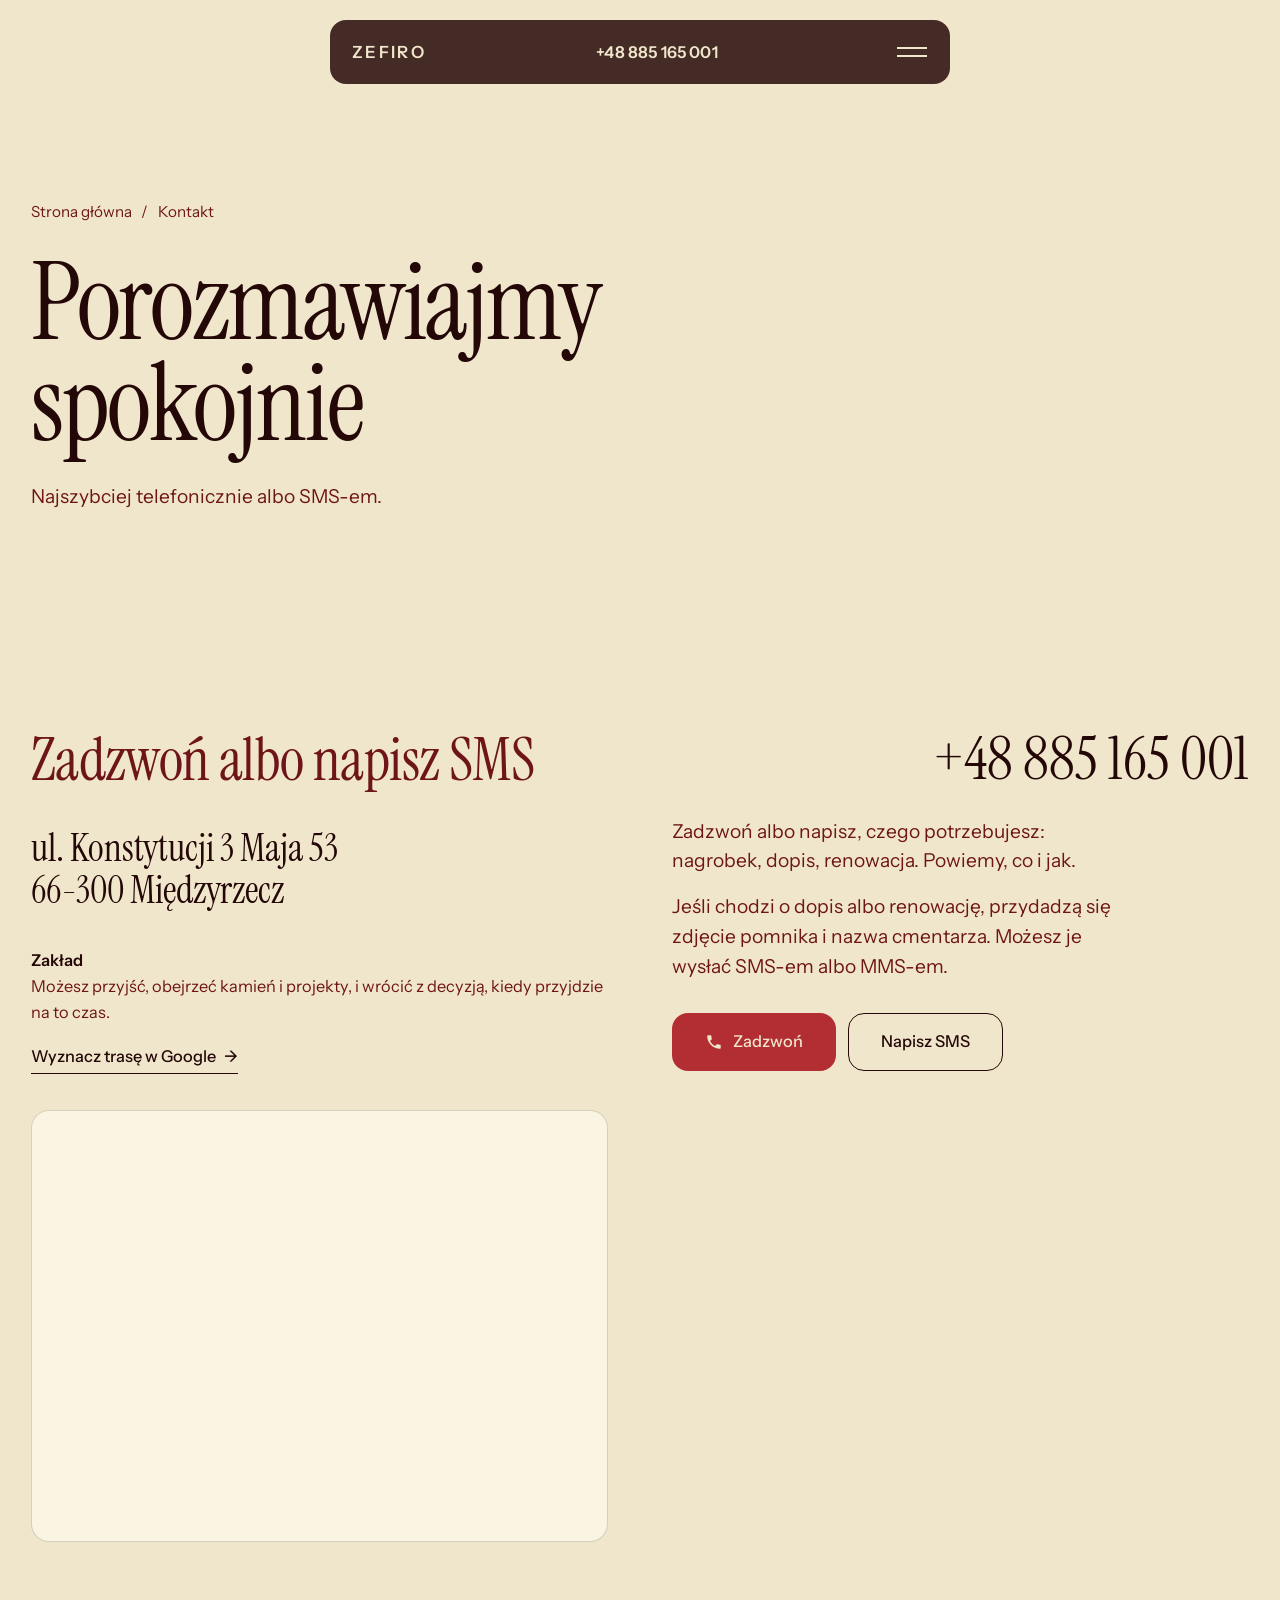
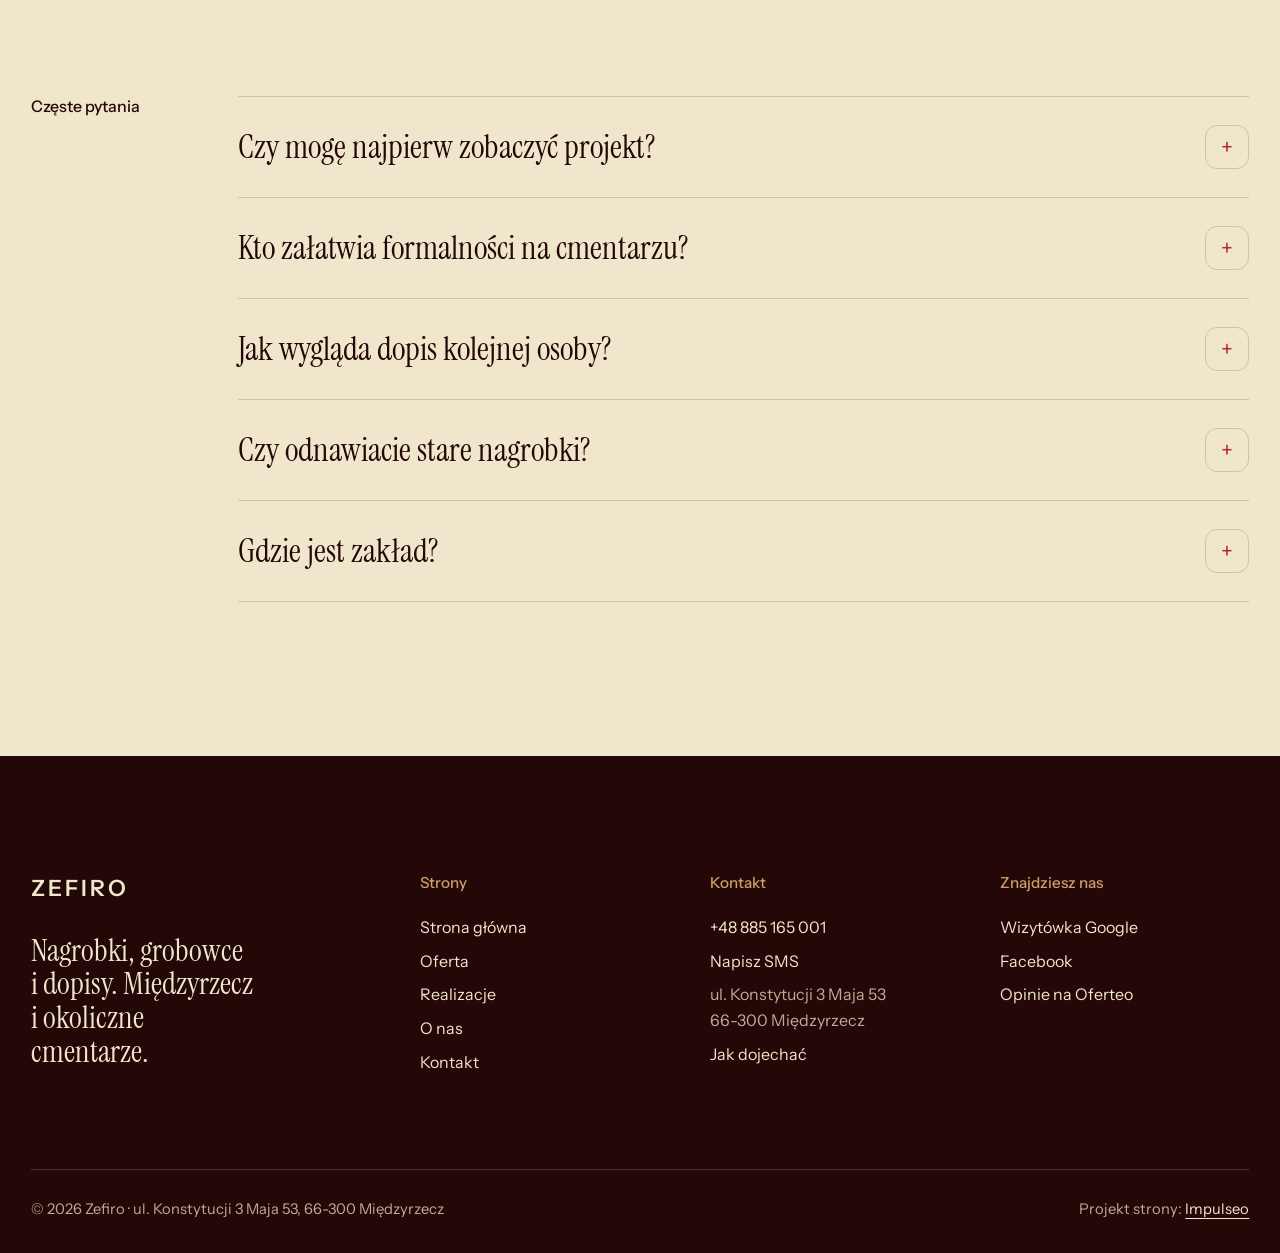
==== commit 578a343d: "Demo na silniku Impulseo (wzór thefitouter.com, paleta Cacao/Bordeaux, 60-30-10) Zdjęcia z Facebooka" ====
--- a/kontakt.html
+++ b/kontakt.html
@@ -3,112 +3,121 @@
 <head>
 <meta charset="UTF-8">
 <meta name="viewport" content="width=device-width, initial-scale=1.0">
-<title>Kontakt - Zefiro</title>
-<meta name="description" content="Kontakt Zefiro - ul. Konstytucji 3 Maja 53, 66-300 Międzyrzecz">
-<link rel="canonical" href="https://kris20032.github.io/zefiro/kontakt.html">
+<title>Kontakt · Zefiro, ul. Konstytucji 3 Maja 53, Międzyrzecz</title>
+<meta name="description" content="Kontakt: Zefiro, zakład kamieniarski, ul. Konstytucji 3 Maja 53, 66-300 Międzyrzecz, tel. 885 165 001.">
+<link rel="canonical" href="https://impulseo-pl.github.io/zefiro/kontakt.html">
 <meta name="robots" content="noindex, nofollow">
+<meta name="theme-color" content="#240808">
 <meta property="og:type" content="website">
 <meta property="og:locale" content="pl_PL">
 <meta property="og:site_name" content="Zefiro">
-<meta property="og:title" content="Kontakt - Zefiro">
-<meta property="og:description" content="Kontakt Zefiro - ul. Konstytucji 3 Maja 53, 66-300 Międzyrzecz">
-<meta property="og:url" content="https://kris20032.github.io/zefiro/kontakt.html">
-<meta property="og:image" content="https://kris20032.github.io/zefiro/img/og.jpg">
+<meta property="og:title" content="Kontakt · Zefiro, ul. Konstytucji 3 Maja 53, Międzyrzecz">
+<meta property="og:description" content="Kontakt: Zefiro, zakład kamieniarski, ul. Konstytucji 3 Maja 53, 66-300 Międzyrzecz, tel. 885 165 001.">
+<meta property="og:url" content="https://impulseo-pl.github.io/zefiro/kontakt.html">
+<meta property="og:image" content="https://impulseo-pl.github.io/zefiro/img/og.jpg">
 <meta property="og:image:width" content="1200">
 <meta property="og:image:height" content="630">
 <meta name="twitter:card" content="summary_large_image">
+
+<script type="application/ld+json">{"@context": "https://schema.org", "@type": "HomeAndConstructionBusiness", "name": "Firma Kamieniarska Zefiro", "url": "https://impulseo-pl.github.io/zefiro/", "telephone": "+48885165001", "image": "https://impulseo-pl.github.io/zefiro/img/og.jpg", "address": {"@type": "PostalAddress", "streetAddress": "ul. Konstytucji 3 Maja 53", "postalCode": "66-300", "addressLocality": "Międzyrzecz", "addressCountry": "PL"}, "geo": {"@type": "GeoCoordinates", "latitude": 52.438465, "longitude": 15.584197}, "areaServed": "Międzyrzecz", "sameAs": ["https://www.facebook.com/kamieniarstwozefiro/", "https://www.google.com/maps/place/Firma+Kamieniarska+Zefiro/@52.4386114,15.5834613,406m/data=!3m1!1e3!4m6!3m5!1s0x4706f49b4816bd09:0x40137a1db30fa63c!8m2!3d52.438465!4d15.584197", "https://www.oferteo.pl/firma-kamieniarska-zefiro/firma/4441509"]}</script>
+<script>document.documentElement.classList.add('js')</script>
 <link rel="preconnect" href="https://fonts.googleapis.com">
 <link rel="preconnect" href="https://fonts.gstatic.com" crossorigin>
-<link href="https://fonts.googleapis.com/css2?family=Spectral:wght@500;600;700&family=Source+Sans+3:wght@400;500;600&display=swap" rel="stylesheet">
-<link rel="stylesheet" href="assets/styles.css?v=628865bf">
+<link href="https://fonts.googleapis.com/css2?family=Instrument+Sans:wght@400..600&family=Instrument+Serif&display=swap" rel="stylesheet">
+<link rel="stylesheet" href="assets/styles.css?v=20261118a">
+<style>@media (max-width:700px){.pill-logo .word{display:inline;font-size:.92rem;letter-spacing:.12em}}</style>
+<script src="assets/lenis.min.js?v=1.1.20" defer></script>
+<script src="assets/main.js?v=20261118a" defer></script>
 </head>
 <body>
-
-<header class="nav">
-  <div class="wrap nav-inner">
-    <a class="brand brand-has-logo" href="index.html"><img class="brand-logo" src="img/logo.jpg" alt="Zefiro" width="720" height="720" decoding="async"></a>
-    <nav class="nav-links">
+<a class="skip" href="#tresc">Przejdź do treści</a>
+<header class="pill">
+  <a class="pill-logo" href="index.html" aria-label="Zefiro - strona główna"><span class="word">ZEFIRO</span></a>
+  <a class="pill-phone" href="tel:+48885165001">+48 885 165 001</a>
+  <button class="burger" type="button" aria-expanded="false" aria-controls="menu" aria-label="Otwórz menu"><i></i><i></i></button>
+</header>
+<div class="menu" id="menu" aria-hidden="true">
+  <div class="menu-grid">
+    <nav class="menu-links" aria-label="Menu główne">
       <a href="index.html">Strona główna</a>
+      <a href="oferta.html">Oferta</a>
       <a href="realizacje.html">Realizacje</a>
-      <a href="oferta.html">Oferta</a>
-      <a href="o-nas.html">O nas</a>
-      <a href="kontakt.html" class="active" aria-current="page">Kontakt</a>
-      <a href="kontakt.html" class="btn btn-accent">Zapytaj o wycenę</a>
+      <a href="o-nas.html">O nas</a>
+      <a href="kontakt.html" aria-current="page">Kontakt</a>
     </nav>
-    <button class="nav-toggle" aria-label="Menu"><span></span><span></span><span></span></button>
+    <div class="menu-side">
+      <div><b>Telefon</b><a href="tel:+48885165001">+48 885 165 001</a></div>
+      <div><b>Zakład</b>ul. Konstytucji 3 Maja 53, 66-300 Międzyrzecz</div>
+    </div>
   </div>
-</header>
-
-<main>
-<section class="pagehead">
-  <img src="img/g6.jpg" alt="Zefiro - Zapytaj o wycenę" width="1400" height="950" decoding="async">
+</div>
+<main id="tresc">
+<section class="phead bone">
   <div class="wrap">
-    <span class="eyebrow">Kontakt</span>
-    <h1>Zapytaj o wycenę</h1>
-    <p>Odpowiemy na pytania i przygotujemy wycenę.</p>
+    <nav class="crumbs" aria-label="Okruszki"><a href="index.html">Strona główna</a><span aria-hidden="true">/</span><span aria-current="page">Kontakt</span></nav>
+    <h1>Porozmawiajmy spokojnie</h1>
+    <p class="lead">Najszybciej telefonicznie albo SMS-em.</p>
   </div>
 </section>
-<section>
-  <div class="wrap contact-grid">
-    <div class="reveal">
-      <span class="eyebrow">Dane kontaktowe</span>
-      <h2 style="margin:var(--space-4) 0 var(--space-6)">Zefiro</h2>
-      <div class="info-list">
-        <div class="info-row"><div class="ic"><svg class="ico-tel" width="16" height="16" viewBox="0 0 24 24" fill="none" aria-hidden="true"><path d="M6.6 10.8a15.5 15.5 0 0 0 6.6 6.6l2.2-2.2a1 1 0 0 1 1-.24 11.4 11.4 0 0 0 3.6.58 1 1 0 0 1 1 1V20a1 1 0 0 1-1 1A17 17 0 0 1 3 4a1 1 0 0 1 1-1h3.5a1 1 0 0 1 1 1c0 1.25.2 2.46.58 3.6a1 1 0 0 1-.25 1l-2.23 2.2Z" fill="currentColor"/></svg></div><div><div class="lbl">Telefon</div><a class="val" href="tel:+48885165001">+48 885 165 001</a></div></div>
-        <div class="info-row"><div class="ic"><svg class="ico-pin" width="16" height="16" viewBox="0 0 24 24" fill="none" aria-hidden="true"><path d="M12 21s7-6.1 7-11.5A7 7 0 0 0 5 9.5C5 14.9 12 21 12 21Z" stroke="currentColor" stroke-width="1.6" fill="none"/><circle cx="12" cy="9.5" r="2.4" fill="currentColor"/></svg></div><div><div class="lbl">Adres</div><div class="val">ul. Konstytucji 3 Maja 53, 66-300 Międzyrzecz</div></div></div>
+<section class="sec bone" id="kontakt">
+  <div class="wrap contact">
+    <div class="up">
+      <h2>Zadzwoń albo napisz SMS</h2>
+      <p class="big-addr">ul. Konstytucji 3 Maja 53<br>66-300 Międzyrzecz</p>
+      <div class="contact-meta">
+        <p><b>Zakład</b>Możesz przyjść, obejrzeć kamień i&nbsp;projekty, i&nbsp;wrócić z&nbsp;decyzją, kiedy przyjdzie na to czas.</p>
+        <p><a class="link" href="https://www.google.com/maps/place/Firma+Kamieniarska+Zefiro/@52.4386114,15.5834613,406m/data=!3m1!1e3!4m6!3m5!1s0x4706f49b4816bd09:0x40137a1db30fa63c!8m2!3d52.438465!4d15.584197" target="_blank" rel="noopener">Wyznacz trasę w&nbsp;Google <span aria-hidden="true">→</span></a></p>
       </div>
+      <div class="map"><iframe src="https://maps.google.com/maps?q=Firma%20Kamieniarska%20Zefiro%2C%20Konstytucji%203%20Maja%2053%2C%20Mi%C4%99dzyrzecz&z=15&output=embed" title="Mapa dojazdu, ul. Konstytucji 3 Maja 53, 66-300 Międzyrzecz" loading="lazy" referrerpolicy="no-referrer-when-downgrade"></iframe></div>
     </div>
-    <div class="reveal">
-      <div class="form">
-        <h3 style="margin-bottom:var(--space-4)">Najszybciej telefonicznie</h3>
-        <p class="muted" style="margin-bottom:var(--space-5)">Zadzwoń, opisz pomysł, a my powiemy, co i jak. Bez zobowiązań.</p>
-        <a href="tel:+48885165001" class="btn btn-accent" style="justify-content:center">Zadzwoń: +48 885 165 001 <span class="arr">→</span></a>
+    <div class="contact-right up" id="formularz">
+      <a class="big-phone" href="tel:+48885165001">+48 885 165 001</a>
+      <p class="lead">Zadzwoń albo napisz, czego potrzebujesz: nagrobek, dopis, renowacja. Powiemy, co i&nbsp;jak.</p>
+      <p class="lead" style="margin-top:16px">Jeśli chodzi o&nbsp;dopis albo renowację, przydadzą się zdjęcie pomnika i&nbsp;nazwa cmentarza. Możesz je wysłać SMS-em albo MMS-em.</p>
+      <div class="contact-cta">
+        <a class="btn btn-main" href="tel:+48885165001"><svg class="ico" viewBox="0 0 24 24" fill="none" aria-hidden="true"><path d="M6.6 10.8a15.5 15.5 0 0 0 6.6 6.6l2.2-2.2a1 1 0 0 1 1-.24 11.4 11.4 0 0 0 3.6.58 1 1 0 0 1 1 1V20a1 1 0 0 1-1 1A17 17 0 0 1 3 4a1 1 0 0 1 1-1h3.5a1 1 0 0 1 1 1c0 1.25.2 2.45.57 3.57a1 1 0 0 1-.25 1L6.6 10.8Z" fill="currentColor"/></svg>Zadzwoń</a>
+        <a class="btn btn-line" href="sms:+48885165001?body=Dzie%C5%84%20dobry%2C%20pytam%20o%3A%20%28nagrobek%2Fdopis%2Frenowacja%29.%20Cmentarz%3A%20...">Napisz SMS</a>
       </div>
     </div>
   </div>
 </section>
-<section style="padding-top:0">
-  <div class="wrap reveal">
-    <iframe class="map" title="Zefiro - Międzyrzecz" src="https://maps.google.com/maps?q=52.438465%2C15.584197&z=15&output=embed" loading="lazy" referrerpolicy="no-referrer-when-downgrade"></iframe>
+<section class="sec bone" style="padding-top:0">
+  <div class="wrap faq">
+    <h2 class="label">Częste pytania</h2>
+    <div>
+      <details><summary>Czy mogę najpierw zobaczyć projekt?</summary><p>Tak. Najpierw dostajesz projekt i&nbsp;wycenę rozpisaną na pozycje, a&nbsp;kamień zamawiamy dopiero, gdy wszystko Ci pasuje.</p></details>
+      <details><summary>Kto załatwia formalności na cmentarzu?</summary><p>My. Wymiary kwatery uzgadniamy z&nbsp;zarządcą cmentarza.</p></details>
+      <details><summary>Jak wygląda dopis kolejnej osoby?</summary><p>Zwykle robimy go na cmentarzu, bez zdejmowania tablicy. Krój liter dobieramy do istniejącego napisu.</p></details>
+      <details><summary>Czy odnawiacie stare nagrobki?</summary><p>Tak: mycie, polerowanie zmatowiałego granitu i&nbsp;ustawienie elementów na nowo.</p></details>
+      <details><summary>Gdzie jest zakład?</summary><p>Międzyrzecz, ul. Konstytucji 3 Maja 53.</p></details>
+    </div>
   </div>
 </section>
 </main>
-
-<footer>
+<footer class="foot dark">
   <div class="wrap">
-    <div class="foot-grid">
-      <div class="foot-brand">
-        <div class="name">Zefiro</div>
-        <p>Najpierw zobaczysz projekt i pełną wycenę. Kamień zamawiamy dopiero, gdy wszystko Ci pasuje.</p>
+    <div class="foot-top">
+      <div>
+        <a class="foot-logo" href="index.html" aria-label="Zefiro - strona główna"><span class="word">ZEFIRO</span></a>
+        <p class="foot-claim">Nagrobki, grobowce i&nbsp;dopisy. Międzyrzecz i&nbsp;okoliczne cmentarze.</p>
       </div>
-      <div class="foot-col">
-        <h4>Nawigacja</h4>
-        <a href="index.html">Strona główna</a>
-        <a href="realizacje.html">Realizacje</a>
-        <a href="oferta.html">Oferta</a>
-        <a href="o-nas.html">O nas</a>
-        <a href="kontakt.html">Kontakt</a>
-      </div>
-      <div class="foot-col">
-        <h4>Kontakt</h4>
-        <a href="tel:+48885165001">+48 885 165 001</a>
-        <p>ul. Konstytucji 3 Maja 53, 66-300 Międzyrzecz</p>
-        <a href="https://www.google.com/maps/place/Firma+Kamieniarska+Zefiro/@52.4386114,15.5834613,406m/data=!3m1!1e3!4m6!3m5!1s0x4706f49b4816bd09:0x40137a1db30fa63c!8m2!3d52.438465!4d15.584197" target="_blank" rel="noopener">Jak dojechać →</a>
-      <div class="foot-soc">
-        <a class="soc" href="https://www.facebook.com/kamieniarstwozefiro/" target="_blank" rel="noopener" aria-label="Facebook - Zefiro"><svg viewBox="0 0 24 24" aria-hidden="true" focusable="false"><path d="M9.101 23.691v-7.98H6.627v-3.667h2.474v-1.58c0-4.085 1.848-5.978 5.858-5.978.401 0 .955.042 1.468.103a8.68 8.68 0 0 1 1.141.195v3.325a8.623 8.623 0 0 0-.653-.036 26.805 26.805 0 0 0-.733-.009c-.707 0-1.259.096-1.675.309a1.686 1.686 0 0 0-.679.622c-.258.42-.374.995-.374 1.752v1.297h3.919l-.386 2.103-.287 1.564h-3.246v8.245C19.396 23.238 24 18.179 24 12.044c0-6.627-5.373-12-12-12s-12 5.373-12 12c0 5.628 3.874 10.35 9.101 11.647Z" fill="currentColor"/></svg></a>
-        <a class="soc" href="https://www.google.com/maps/place/Firma+Kamieniarska+Zefiro/@52.4386114,15.5834613,406m/data=!3m1!1e3!4m6!3m5!1s0x4706f49b4816bd09:0x40137a1db30fa63c!8m2!3d52.438465!4d15.584197" target="_blank" rel="noopener" aria-label="Google - Zefiro"><svg viewBox="0 0 24 24" aria-hidden="true" focusable="false"><path d="M12.48 10.92v3.28h7.84c-.24 1.84-.853 3.187-1.787 4.133-1.147 1.147-2.933 2.4-6.053 2.4-4.827 0-8.6-3.893-8.6-8.72s3.773-8.72 8.6-8.72c2.6 0 4.507 1.027 5.907 2.347l2.307-2.307C18.747 1.44 16.133 0 12.48 0 5.867 0 .307 5.387.307 12s5.56 12 12.173 12c3.573 0 6.267-1.173 8.373-3.36 2.16-2.16 2.84-5.213 2.84-7.667 0-.76-.053-1.467-.173-2.053H12.48z" fill="currentColor"/></svg></a>
-      </div>
-      </div>
+      <div><h4>Strony</h4><ul><li><a href="index.html">Strona główna</a></li><li><a href="oferta.html">Oferta</a></li><li><a href="realizacje.html">Realizacje</a></li><li><a href="o-nas.html">O nas</a></li><li><a href="kontakt.html">Kontakt</a></li></ul></div>
+      <div><h4>Kontakt</h4><ul>
+        <li><a href="tel:+48885165001">+48 885 165 001</a></li><li><a href="sms:+48885165001?body=Dzie%C5%84%20dobry%2C%20pytam%20o%3A%20%28nagrobek%2Fdopis%2Frenowacja%29.%20Cmentarz%3A%20...">Napisz SMS</a></li><li>ul. Konstytucji 3 Maja 53<br>66-300 Międzyrzecz</li><li><a href="https://www.google.com/maps/place/Firma+Kamieniarska+Zefiro/@52.4386114,15.5834613,406m/data=!3m1!1e3!4m6!3m5!1s0x4706f49b4816bd09:0x40137a1db30fa63c!8m2!3d52.438465!4d15.584197" target="_blank" rel="noopener">Jak dojechać</a></li>
+      </ul></div>
+      <div><h4>Znajdziesz nas</h4><ul>
+        <li><a href="https://www.google.com/maps/place/Firma+Kamieniarska+Zefiro/@52.4386114,15.5834613,406m/data=!3m1!1e3!4m6!3m5!1s0x4706f49b4816bd09:0x40137a1db30fa63c!8m2!3d52.438465!4d15.584197" target="_blank" rel="noopener">Wizytówka Google</a></li><li><a href="https://www.facebook.com/kamieniarstwozefiro/" target="_blank" rel="noopener">Facebook</a></li><li><a href="https://www.oferteo.pl/firma-kamieniarska-zefiro/firma/4441509" target="_blank" rel="noopener">Opinie na Oferteo</a></li>
+      </ul></div>
     </div>
-    <div class="foot-bot">
-      <span>© 2026 Zefiro</span>
-      <span>Projekt strony: <a class="foot-credit" href="https://impulseo.pl" target="_blank" rel="noopener">Impulseo</a></span>
+    <div class="foot-bottom">
+      <span>© 2026 Zefiro · ul. Konstytucji 3 Maja 53, 66-300 Międzyrzecz</span>
+      <span>Projekt strony: <a href="https://impulseo.pl" target="_blank" rel="noopener">Impulseo</a></span>
     </div>
   </div>
 </footer>
-<div class="sticky-reserve"><a class="sr-book" href="kontakt.html">Zapytaj o wycenę</a><a class="sr-call" href="tel:+48885165001" aria-label="Zadzwoń"><svg class="ico-tel" width="16" height="16" viewBox="0 0 24 24" fill="none" aria-hidden="true"><path d="M6.6 10.8a15.5 15.5 0 0 0 6.6 6.6l2.2-2.2a1 1 0 0 1 1-.24 11.4 11.4 0 0 0 3.6.58 1 1 0 0 1 1 1V20a1 1 0 0 1-1 1A17 17 0 0 1 3 4a1 1 0 0 1 1-1h3.5a1 1 0 0 1 1 1c0 1.25.2 2.46.58 3.6a1 1 0 0 1-.25 1l-2.23 2.2Z" fill="currentColor"/></svg></a></div>
-<div class="demo-wazne" data-do="2026-11-24" data-cykl="3" hidden><svg class="dw-ico" width="13" height="13" viewBox="0 0 24 24" fill="none" aria-hidden="true"><circle cx="12" cy="12" r="8.6" stroke="currentColor" stroke-width="1.8"/><path d="M12 7.2V12l3.3 2" stroke="currentColor" stroke-width="1.8" stroke-linecap="round"/></svg><span class="dw-txt"></span></div>
-
-<script src="assets/main.js"></script>
+<div class="callbar">
+  <a class="btn btn-main" href="tel:+48885165001"><svg class="ico" viewBox="0 0 24 24" fill="none" aria-hidden="true"><path d="M6.6 10.8a15.5 15.5 0 0 0 6.6 6.6l2.2-2.2a1 1 0 0 1 1-.24 11.4 11.4 0 0 0 3.6.58 1 1 0 0 1 1 1V20a1 1 0 0 1-1 1A17 17 0 0 1 3 4a1 1 0 0 1 1-1h3.5a1 1 0 0 1 1 1c0 1.25.2 2.45.57 3.57a1 1 0 0 1-.25 1L6.6 10.8Z" fill="currentColor"/></svg>Zadzwoń</a>
+  <a class="btn btn-line" href="sms:+48885165001?body=Dzie%C5%84%20dobry%2C%20pytam%20o%3A%20%28nagrobek%2Fdopis%2Frenowacja%29.%20Cmentarz%3A%20...">Napisz SMS</a>
+</div>
 </body>
 </html>
--- a/assets/styles.css
+++ b/assets/styles.css
@@ -1,1667 +1,386 @@
-/* ============================================================
-   STOLBASZ — premium, architektoniczny B2B fit-out
-   Jasna paleta, zero brązu. System wg premium-web-craft.
-   Projekt strony: Impulseo (impulseo.pl)
-   ============================================================ */
-
+/* Silnik dem Impulseo (11.2026). Układ wg thefitouter.com: menu-pigułka, wielki szeryf, tekst odsłaniany słowo po słowie,
+   lista usług, karty rozwijane przy przewijaniu. Paleta 60-30-10: Bone (tło) / Bordeaux + Cacao (sekcje, stopka) / Carmine + Brass (przyciski).
+   Kroje: Instrument Serif + Instrument Sans. Dane klienta NIE trafiają do tego pliku (tylko do tresc.py i <style> w HTML). */
 :root{
-  /* PALETA — jasna, architektoniczna, chłodna */
-  --paper:#F2F1EE;          /* główne tło */
-  --paper-2:#E5E3DE;        /* sekcje alternatywne (chłodny jasny szary) */
-  --paper-3:#E5E3DE;        /* delikatne wypełnienia */
-  --ink:#1E1C1A;            /* tekst główny — chłodny grafit */
-  --ink-soft:#38332F;       /* nagłówki drugorzędne */
-  --muted:#88837B;          /* tekst poboczny */
-  --line:rgba(30,28,26,.12);/* hairline */
-  --accent:#836A42;         /* stonowany petrol-slate — jedyny akcent */
-  --accent-d:#67522F;
-  --accent-soft:rgba(131,106,66,.10);
-  --dark:#1E1C1A;           /* sekcje ciemne (stopka/CTA) */
-
-  /* HOVER ZDJĘĆ — JEDEN standard dla całego silnika (decyzja K. 04.08.2026, artefakt z wariantami).
-     AKTUALNE (K.+Szymon 09.08.2026, wybór z artefaktu 6 wariantów): zoom 1.05 przy 1.4s -
-     przy tak długim czasie mocniejszy kadr NIE skacze, tylko „oddycha". Poprzedni standard
-     (1.02 / .55s z 04.08) odbierany jako dynamiczny i szybki.
-     Spoczynek lekko przygaszony, ale TYLKO tam, gdzie jest mysz (@media hover:hover) —
-     na telefonie zdjęcia zostają w pełnej jasności. */
-  --img-zoom:1.05;                   /* K.+Szymon 09.08: wariant F z artefaktu porównawczego */
-  --img-rest:brightness(.95) saturate(.99);
-  --img-hot:brightness(1.06) saturate(1.05);
-  --img-dur:1.4s;                    /* K.+Szymon 09.08 (wariant F): powoli = elegancko */
-  --img-ease:cubic-bezier(.16,.84,.44,1);  /* miękki ogon, efekt „oddychania" */
-
-  /* ODSTĘPY — skala 4/8 */
-  --space-1:4px; --space-2:8px; --space-3:12px; --space-4:16px; --space-5:24px;
-  --space-6:32px; --space-7:48px; --space-8:64px; --space-9:96px; --space-10:128px;
-
-  /* TYPOGRAFIA — fluid clamp() (skala podbita 16.07.2026: większe, czytelniejsze litery — uwaga Adama) */
-  --text-sm:clamp(.9rem,.87rem + .12vw,1rem);
-  --text-base:clamp(1.08rem,1.04rem + .18vw,1.2rem);
-  --text-lg:clamp(1.24rem,1.15rem + .34vw,1.44rem);
-  --text-h3:clamp(1.34rem,1.22rem + .55vw,1.66rem);
-  --text-h2:clamp(2.1rem,1.66rem + 2.1vw,3.1rem);
-  --text-h1:clamp(2.9rem,2.1rem + 4vw,5.1rem);
-
-  /* PROMIENIE — architektoniczne, raczej ostre */
-  --r-sm:3px; --r-md:6px; --r-lg:10px;
-
-  /* RUCH */
-  --ease:cubic-bezier(.25,.46,.45,.94); --dur:.24s;
-
-  /* CIENIE — miękkie, warstwowe */
-  --sh-sm:0 1px 2px rgba(16,24,32,.04), 0 2px 8px rgba(16,24,32,.05);
-  --sh-md:0 2px 6px rgba(16,24,32,.05), 0 12px 28px -8px rgba(16,24,32,.12);
-  --sh-lg:0 6px 14px rgba(16,24,32,.07), 0 26px 56px -18px rgba(16,24,32,.22);
-
-  --hairline:1px solid var(--line);
-
-  --font-display:'Spectral',serif;
-  --font-body:'Source Sans 3',sans-serif;
-}
-
-*{box-sizing:border-box;margin:0;padding:0}
-html{scroll-behavior:smooth}
-body{
-  font-family:var(--font-body);
-  font-size:var(--text-base);
-  line-height:1.65;
-  color:var(--ink);
-  background:var(--paper);
-  -webkit-font-smoothing:antialiased;
-  text-rendering:optimizeLegibility;
-}
-img{max-width:100%;height:auto;display:block}  /* height:auto = width/height z atrybutów trzyma proporcje (TOP#12) */
-a{color:inherit;text-decoration:none}
-
-.wrap{width:min(92%,1180px);margin-inline:auto}
-section{padding-block:clamp(52px,6.5vw,96px)}
-
-h1,h2,h3{font-family:var(--font-display);font-weight:700;line-height:1.08;letter-spacing:-.02em;color:var(--ink)}
-h1{font-size:var(--text-h1);letter-spacing:-.035em}
-h2{font-size:var(--text-h2);letter-spacing:-.025em}
-h3{font-size:var(--text-h3)}
-/* MIARA — długość wiersza. WCAG 2.2 SC 1.4.8: max 80 znaków; Butterick: 45–90.
-   68ch daje realnie 72–78 znaków polskiego tekstu, czyli z zapasem pod granicą.
-   Wcześniej limit miał TYLKO <p> — <li>, <blockquote> i <dd> nie miały żadnego,
-   i to jedyny powód, dla którego 23 bloki na dwóch oddanych stronach jadą po
-   83–106 znaków w wierszu (pomiar 07.08.2026, bramka `miara`).
-   ⚠️ Listy i definicje ograniczamy TYLKO bez klasy: `ul`/`ol` z klasą to u nas
-   układ (siatki kafli, menu), a nie tekst ciągły — tam miarę wyznacza układ. */
-/* 60ch, nie 68ch (K. 10.08): po zmianie fontów na węższe kroje (DM Sans i spółka)
-   w 68ch mieściło się ~90 znaków - bramka pikselowa słusznie zgłaszała przekroczenie
-   granicy 80. Pomiar na żywej przeglądarce: 60ch = 90 znaków, 53ch = ~78 znaków, czyli normę WCAG 1.4.8. */
-:root{ --miara:53ch }
-p{max-width:min(100%,var(--miara))}
-blockquote,
-ul:not([class])>li, ol:not([class])>li,
-dl:not([class])>dd{max-width:min(100%,var(--miara))}
-
-/* ⚠️ Świadomie BEZ wyjątku `.tile p,.card p,.svc p{max-width:none}`, choć nasuwa się sam:
-   te akapity BYŁY już ograniczone (stare `p{max-width:65ch}`), więc „wyjątek" nie odblokowałby
-   niczego nowego — tylko ROZLUŹNIŁ stan sprzed zmiany na wszystkich demach naraz.
-   `figcaption` żadna z reguł wyżej nie dotyczy, więc też nie potrzebuje zwolnienia. */
-
-/* ŁAMANIE. `balance` wyrównuje długości wierszy w nagłówku, `pretty` pilnuje ostatniego
-   wiersza akapitu, żeby nie został w nim jeden wyraz. Obsługiwane od Chrome 117 /
-   Safari 17.5; starsze przeglądarki po prostu ignorują tę własność.
-   `text-wrap:pretty` nie występowało dotąd ANI RAZ w silniku ani w repo klientów. */
-h1,h2,h3,.lead,.lede{text-wrap:balance}
-p,li,blockquote,dd{text-wrap:pretty}
-
-.eyebrow{
-  font-family:var(--font-body);
-  font-size:var(--text-sm);
-  font-weight:600;
-  letter-spacing:.18em;
-  text-transform:uppercase;
-  color:var(--accent);
-  display:inline-flex;align-items:center;gap:var(--space-3);
-}
-/* flex:none + margin-top = kreska trzyma się PIERWSZEJ linii. Wcześniej align-items:center
-   centrowało ją względem całego bloku i przy zawinięciu (długi kicker typu
-   „…WNĘTRZ · LESZNO · OD 2019") druga linia lądowała z brzydkim wcięciem. */
-.eyebrow{align-items:flex-start}
-.eyebrow>*,.eyebrow{text-wrap:balance}   /* dlugi kicker lamal sie na sierote typu samo „2019" w drugiej linii */
-.eyebrow::before{content:"";width:28px;height:1px;background:var(--accent);display:inline-block;flex:none;margin-top:.62em}
-
-.muted{color:var(--muted)}
-.lead{font-size:var(--text-lg);line-height:1.55;color:var(--ink-soft);max-width:50ch}
-
-/* ---------- BUTTONS ---------- */
-.btn{
-  display:inline-flex;align-items:center;gap:var(--space-2);
-  font-weight:600;font-size:var(--text-sm);letter-spacing:.02em;
-  padding:var(--space-4) var(--space-6);
-  border-radius:var(--r-sm);
-  transition:transform var(--dur) var(--ease),box-shadow var(--dur) var(--ease),background var(--dur) var(--ease);
-  cursor:pointer;border:1px solid transparent;
-}
-.btn-accent{background:var(--accent);color:#fff;box-shadow:var(--sh-sm)}
-.btn-accent:hover{background:var(--accent-d);transform:translateY(-2px);box-shadow:var(--sh-md)}
-.btn-accent:active{transform:translateY(0);box-shadow:var(--sh-sm)}
-.btn-ghost{background:transparent;color:var(--ink);border-color:var(--line)}
-.btn-ghost:hover{border-color:var(--accent);color:var(--accent);transform:translateY(-2px)}
-.btn-light{background:#fff;color:var(--ink);box-shadow:var(--sh-sm)}
-.btn-light:hover{transform:translateY(-2px);box-shadow:var(--sh-md)}
-.btn .arr{transition:transform var(--dur) var(--ease)}
-.btn:hover .arr{transform:translateX(4px)}
-
-/* ---------- NAV ---------- */
-.nav{
-  position:sticky;top:0;z-index:50;
-  background:color-mix(in srgb,var(--paper) 88%,transparent);
-  backdrop-filter:saturate(140%) blur(10px);
-  border-bottom:var(--hairline);
-}
-.nav-inner{display:flex;align-items:center;justify-content:space-between;gap:var(--space-5);height:72px}
-/* ANTY-NACHODZENIE (K. 05.08.2026): długa nazwa firmy + przycisk z pełnym numerem nie mieściły się w pasku
-   i flex ściskał linki PONIŻEJ ich treści - "Kontakt" wchodził na ramkę "Zadzwoń +48 ...". Teraz ustępuje
-   nazwa marki (skrót wielokropkiem), a menu i przycisk nigdy się nie kurczą ani nie zachodzą na siebie. */
-.brand{display:flex;flex-direction:column;line-height:1;min-width:0;flex:0 1 auto}
-.brand .name{font-family:var(--font-display);font-weight:800;font-size:1.35rem;letter-spacing:.04em;white-space:nowrap;overflow:hidden;text-overflow:ellipsis}
-.brand .sub{font-size:.62rem;letter-spacing:.34em;text-transform:uppercase;color:var(--muted);margin-top:5px;white-space:nowrap;overflow:hidden;text-overflow:ellipsis}
-.nav-links{display:flex;align-items:center;gap:var(--space-6);flex:0 0 auto}
-.nav-links a{font-size:var(--text-sm);font-weight:500;color:var(--ink-soft);position:relative;padding-block:4px;white-space:nowrap;transition:color var(--dur) var(--ease)}
-.nav-links a::after{content:"";position:absolute;left:0;bottom:0;width:0;height:1.5px;background:var(--accent);transition:width var(--dur) var(--ease)}
-.nav-links a:hover,.nav-links a.active{color:var(--ink)}
-.nav-links a:hover::after,.nav-links a.active::after{width:100%}
-.nav-links .btn{padding:var(--space-2) var(--space-5)}
-/* przyciski w nav: właściwy kolor (przebij .nav-links a) + bez podkreślenia */
-.nav-links a.btn-accent{color:#fff}
-.nav-links a.btn-ghost,.nav-links a.btn-light{color:var(--ink)}
-/* CTA w pasku: NIE podkreślenie spod linków menu, ale ten sam przelatujący błysk,
-   co na wszystkich innych przyciskach (zgłoszenie K. 13.08.2026 - „na hero jest efekt
-   światła przechodzącego przez przycisk, na navbarze go nie ma, a mają być identyczne").
-   Reguła `.nav-links a::after` jest silniejsza od `.btn::after`, więc trzeba jej
-   geometrię wyzerować i wpisać połysk z nazwy - samo `display:none` gasiło efekt. */
-.nav-links a.btn::after{
-  display:block;content:"";position:absolute;inset:0;z-index:-1;pointer-events:none;
-  width:auto;height:auto;border-radius:inherit;   /* kasuje geometrię podkreślenia (width:0;height:1.5px) */
-  background:linear-gradient(100deg,transparent 32%,rgba(255,255,255,.20) 50%,transparent 68%);
-  translate:-120% 0}
-@media (prefers-reduced-motion:no-preference){
-  .nav-links a.btn:hover::after{translate:120% 0;transition:translate .75s var(--mt-ease,cubic-bezier(.16,.84,.44,1))}
-}
-.nav-toggle{display:none;background:none;border:none;cursor:pointer;flex-direction:column;gap:5px;padding:8px}
-.nav-toggle span{width:24px;height:2px;background:var(--ink);transition:var(--dur)}
-/* Ciasny zakres MIĘDZY menu mobilnym a pełnym pulpitem: zbijamy odstępy i nazwę marki,
-   żeby wszystko zmieściło się naturalnie, zanim w ogóle dojdzie do skracania wielokropkiem. */
-@media(max-width:1280px) and (min-width:921px){
-  .nav-links{gap:var(--space-4)}
-  .nav-links .btn{padding:var(--space-2) var(--space-4)}
-  .brand .name{font-size:1.15rem}
-}
-
-/* ---------- HERO (split) ---------- */
-.hero{position:relative;overflow:hidden;border-bottom:var(--hairline)}
-.hero-grid{display:grid;grid-template-columns:1.05fr .95fr;gap:clamp(24px,4vw,60px);align-items:center;
-  padding-block:clamp(36px,4.5vw,64px)}
-.hero-copy .eyebrow{margin-bottom:var(--space-5)}
-.hero-copy h1{margin-bottom:var(--space-5)}
-.hero-copy .lead{margin-bottom:var(--space-7)}
-.hero-actions{display:flex;flex-wrap:wrap;gap:var(--space-4)}
-.hero-art{position:relative;aspect-ratio:4/3;border-radius:var(--r-lg);overflow:hidden;box-shadow:var(--sh-lg)}
-.hero-art img{width:100%;height:100%;object-fit:cover}
-.hero-art::after{content:"";position:absolute;inset:0;background:linear-gradient(180deg,transparent 55%,rgba(18,24,28,.28))}
-.hero-badge{position:absolute;left:var(--space-5);bottom:var(--space-5);z-index:2;
-  background:rgba(252,252,251,.94);backdrop-filter:blur(4px);
-  border-radius:var(--r-md);padding:var(--space-4) var(--space-5);box-shadow:var(--sh-md);max-width:78%}
-.hero-badge strong{display:block;font-family:var(--font-display);font-size:1rem;letter-spacing:-.01em}
-.hero-badge span{font-size:var(--text-sm);color:var(--muted)}
-
-/* ---------- HERO duży / kinowy (strona główna) ---------- */
-.hero-cine{position:relative;min-height:clamp(560px,82vh,840px);min-height:clamp(560px,82svh,840px);display:flex;align-items:center;overflow:hidden;border-bottom:var(--hairline)}
-.hero-cine>img{position:absolute;inset:0;width:100%;height:100%;object-fit:cover;z-index:0}
-.hero-cine::after{content:"";position:absolute;inset:0;z-index:1;
-  background:linear-gradient(95deg,rgba(13,18,23,.86) 0%,rgba(13,18,23,.64) 32%,rgba(13,18,23,.24) 62%,rgba(13,18,23,.04) 100%)}
-.hero-cine .wrap{position:relative;z-index:2;padding-block:var(--space-8)}
-.hero-cine .hero-copy{max-width:660px}
-.hero-cine .eyebrow{color:#fff;margin-bottom:var(--space-5)}
-.hero-cine .eyebrow::before{background:#fff}
-.hero-cine h1{color:#fff;margin-bottom:var(--space-5);font-size:clamp(2.9rem,2rem + 4.4vw,5.2rem);text-wrap:balance}
-.hero-cine .lead{color:rgba(255,255,255,.92);max-width:48ch;margin-bottom:var(--space-7)}
-.hero-cine .hero-actions{display:flex;flex-wrap:wrap;gap:var(--space-4)}
-/* NISKIE OKNO (laptop z dokiem i paskami przeglądarki ma ~700-780 px wysokości widoku):
-   H1 do 5.2rem + długi lead nie mieściły się i przyciski wypadały POD krawędź ekranu -
-   klient widział stronę bez ani jednego CTA. Skalujemy w dół, zamiast przycinać treść. */
-@media(min-width:821px) and (max-height:820px){
-  .hero-cine{min-height:clamp(520px,94svh,780px)}
-  .hero-cine .wrap{padding-block:var(--space-6)}
-  .hero-cine h1{font-size:clamp(2.2rem,1.5rem + 2.6vw,3.6rem);margin-bottom:var(--space-4)}
-  .hero-cine .eyebrow{margin-bottom:var(--space-4)}
-  .hero-cine .lead{margin-bottom:var(--space-5);max-width:44ch}
-}
-@media(max-width:680px){
-  .hero-cine{min-height:clamp(520px,76vh,640px);min-height:clamp(520px,76svh,640px);align-items:flex-end}
-  .hero-cine::after{background:linear-gradient(0deg,rgba(13,18,23,.9) 6%,rgba(13,18,23,.45) 55%,rgba(13,18,23,.25) 100%)}
-  .hero-cine .wrap{padding-bottom:var(--space-9)}
-  /* TELEFON (~90% oglądających): lead potrafił zająć 8 linii i zepchnąć CTA poza pierwszy ekran.
-     Zwężamy interlinię i skalę - treści nie ucinamy, bo to ona sprzedaje. */
-  .hero-cine .lead{font-size:.98rem;line-height:1.5;margin-bottom:var(--space-5)}
-  .hero-cine .eyebrow{font-size:.72rem;letter-spacing:.13em;margin-bottom:var(--space-4)}
-  .hero-cine .eyebrow::before{width:20px}
-  .hero-cine h1{margin-bottom:var(--space-4)}
-}
-
-/* full-bleed hero variant (podstrony) */
-.pagehead{position:relative;min-height:46vh;min-height:46svh;display:flex;align-items:flex-end;overflow:hidden;border-bottom:var(--hairline)}
-.pagehead img{position:absolute;inset:0;width:100%;height:100%;object-fit:cover}
-/* 10.08.2026 (decyzja K.): mocniejsze przyciemnienie + cień pod tekstem. Bramka mierzyła na
-   nagłówkach podstron 3,38-3,43:1 przy wymaganych 4,5 — jasne zdjęcie (hala, śnieg, niebo)
-   podchodziło pod biały tekst. Zdjęcia klientów są różne, więc kontrast musi dawać WARSTWA,
-   a nie szczęśliwy dobór kadru. */
-.pagehead::after{content:"";position:absolute;inset:0;background:linear-gradient(180deg,rgba(18,24,28,.40),rgba(18,24,28,.76))}
-.pagehead .wrap{position:relative;z-index:2;padding-block:var(--space-9);color:#fff}
-.pagehead h1{color:#fff;max-width:18ch;text-shadow:0 2px 16px rgba(0,0,0,.55)}
-.pagehead .eyebrow{color:#fff}
-.pagehead .eyebrow::before{background:#fff}
-.pagehead p{color:rgba(255,255,255,.92);margin-top:var(--space-4);max-width:54ch;text-shadow:0 1px 12px rgba(0,0,0,.5)}
-
-/* ---------- STRIP (pasek skrótów / liczby) ---------- */
-.strip{background:var(--dark);color:#fff}
-/* PASEK HASEŁ — standard 04.08.2026 (decyzja K.): 5 haseł w JEDNYM rzędzie, tekst WYŚRODKOWANY,
-   węższe marginesy boczne niż reszta strony (pasek ma iść szerzej), równe wysokości kolumn. */
-.strip .wrap{width:min(96%,1440px);display:grid;grid-template-columns:repeat(5,1fr);
-  gap:var(--space-5);padding-block:var(--space-7);align-items:stretch}
-.strip .item .k{font-family:var(--font-display);font-size:clamp(1.05rem,.82rem + .85vw,1.55rem);
-  font-weight:800;letter-spacing:-.02em;color:#fff;line-height:1.18;text-wrap:balance}
-.strip .item .v{font-size:var(--text-sm);color:rgba(255,255,255,.66);margin-top:var(--space-2);line-height:1.4}
-.strip .item{border-left:2px solid var(--accent);padding-inline:var(--space-4);
-  text-align:center;display:flex;flex-direction:column;justify-content:center}
-/* liczba kolumn = liczba haseł, żeby ostatnie nie zostawało samo w drugim rzędzie.
-   Klasę n-N nadaje multipage.py; domyślnie (bez klasy) pasek jest 5-kolumnowy. */
-.strip.n-2 .wrap{grid-template-columns:repeat(2,1fr)}
-.strip.n-3 .wrap{grid-template-columns:repeat(3,1fr)}
-.strip.n-4 .wrap{grid-template-columns:repeat(4,1fr);gap:var(--space-6)}
-.strip.n-4 .item .k{font-size:clamp(1.3rem,1rem + 1.1vw,2rem)}
-.strip.n-6 .wrap{grid-template-columns:repeat(6,1fr);gap:var(--space-4)}
-.strip.n-6 .item .k{font-size:clamp(.98rem,.8rem + .7vw,1.35rem)}
-/* równe łamanie: zamiast "długa linia + jedno słowo" obie linie zbliżonej długości */
-.strip .item .k{text-wrap:balance}
-
-/* ---------- SECTION HEAD ---------- */
-.head{max-width:48rem;margin-bottom:var(--space-8)}
-.head.center{margin-inline:auto;text-align:center}
-.head .eyebrow{margin-bottom:var(--space-4)}
-.head h2{margin-bottom:var(--space-4)}
-.head p{color:var(--muted);font-size:var(--text-lg);line-height:1.55}
-.head.center p{margin-inline:auto}
-
-/* ---------- INTRO SPLIT ---------- */
-.split{display:grid;grid-template-columns:.92fr 1.08fr;gap:clamp(28px,5vw,80px);align-items:center}
-.split.rev{grid-template-columns:1.08fr .92fr}
-.split.rev .split-art{order:-1}
-.split-art{position:relative;aspect-ratio:5/4;border-radius:var(--r-lg);overflow:hidden;box-shadow:var(--sh-lg)}
-.split-art img{width:100%;height:100%;object-fit:cover}
-.split-copy h2{margin-bottom:var(--space-5)}
-.split-copy p+p{margin-top:var(--space-4)}
-.split-copy .btn{margin-top:var(--space-6)}
-
-/* ---------- SERVICES (zakres) ---------- */
-.svc-grid{display:grid;grid-template-columns:repeat(auto-fit,minmax(280px,1fr));gap:var(--space-5)}
-.svc{background:#fff;border:var(--hairline);border-radius:var(--r-md);padding:var(--space-7) var(--space-6);
-  transition:transform var(--dur) var(--ease),box-shadow var(--dur) var(--ease),border-color var(--dur) var(--ease);
-  position:relative;overflow:hidden}
-.svc::before{content:"";position:absolute;left:0;top:0;width:3px;height:0;background:var(--accent);transition:height var(--dur) var(--ease)}
-.svc:hover{transform:translateY(-4px);box-shadow:var(--sh-md);border-color:transparent}
-.svc:hover::before{height:100%}
-.svc .ic{font-family:var(--font-display);font-size:.8rem;font-weight:700;letter-spacing:.12em;color:var(--accent);margin-bottom:var(--space-4)}
-.svc h3{margin-bottom:var(--space-3);font-size:1.22rem}
-.svc p{color:var(--muted);font-size:var(--text-base);line-height:1.6}
-
-/* big detailed service rows */
-.svc-row{display:grid;grid-template-columns:.8fr 1.2fr;gap:clamp(20px,4vw,60px);align-items:center;padding-block:var(--space-8)}
-.svc-row+.svc-row{border-top:var(--hairline)}
-.svc-row.rev{grid-template-columns:1.2fr .8fr}
-/* Naprzemienny układ wierszy oferty: co drugi wiersz ma zdjęcie po PRAWEJ.
-   Było `order:-1` — martwy kod, bo zdjęcie i tak jest pierwszym dzieckiem w HTML,
-   więc wszystkie wiersze wyglądały identycznie (zdjęcie zawsze z lewej), a `rev`
-   zmieniało tylko szerokość kolumn. Znalezione 29.07.2026 przy różnicowaniu kierunków
-   animacji (pomiar pozycji: art.mid 390/502 przy row.mid 756 — zawsze lewa strona). */
-.svc-row.rev .svc-row-art{order:2}
-.svc-row-art{aspect-ratio:4/3;border-radius:var(--r-md);overflow:hidden;box-shadow:var(--sh-md)}
-.svc-row-art img{width:100%;height:100%;object-fit:cover}
-.svc-row h3{font-size:1.5rem;margin-bottom:var(--space-4)}
-.svc-row .num{font-family:var(--font-display);font-size:.85rem;font-weight:700;letter-spacing:.14em;color:var(--accent);display:block;margin-bottom:var(--space-3)}
-.svc-row ul{list-style:none;margin-top:var(--space-4);display:flex;flex-direction:column;gap:var(--space-2)}
-.svc-row li{position:relative;padding-left:var(--space-5);color:var(--muted);font-size:var(--text-base)}
-.svc-row li::before{content:"";position:absolute;left:0;top:.62em;width:8px;height:1px;background:var(--accent)}
-
-/* ---------- GALLERY (realizacje) ---------- */
-.gallery{display:grid;grid-template-columns:repeat(12,1fr);gap:var(--space-4);grid-auto-rows:200px}
-/* GALERIA MASONRY — pionowe zdjęcia (portrety beauty/wellness) bez przycinania: kolumny, height auto */
-.gallery-masonry{column-count:3;column-gap:var(--space-4)}
-@media(max-width:900px){.gallery-masonry{column-count:2}}
-@media(max-width:560px){.gallery-masonry{column-count:1}}
-.gallery-masonry .m-tile{break-inside:avoid;margin:0 0 var(--space-4);padding:0;position:relative;overflow:hidden;border-radius:var(--r-md);border:1px solid var(--line)}
-.gallery-masonry .m-tile img{width:100%;height:auto;display:block}
-.gallery-masonry .m-tile .cap{position:absolute;left:0;right:0;bottom:0;padding:var(--space-4);color:#fff;background:linear-gradient(0deg,rgba(0,0,0,.55),transparent);font-size:var(--text-sm)}
-.gallery-masonry .m-tile .cap small{display:block;font-weight:400;opacity:.78;letter-spacing:.04em;text-transform:uppercase;font-size:.66rem;margin-top:3px}
-.tile{position:relative;overflow:hidden;border-radius:var(--r-md);box-shadow:var(--sh-sm);
-  transition:transform var(--dur) var(--ease),box-shadow var(--dur) var(--ease)}
-.tile img{width:100%;height:100%;object-fit:cover;
-  transition:transform var(--img-dur) var(--img-ease),filter var(--img-dur) var(--img-ease)}
-.tile:hover{box-shadow:var(--sh-md)}
-.tile .cap{position:absolute;left:0;right:0;bottom:0;padding:var(--space-5) var(--space-4) var(--space-4);
-  /* mocniejszy spad + cien pod tekstem: na JASNYCH zdjeciach klienta (biale fronty, sciany)
-     slaby gradient dawal kontrast ~1.5:1 zamiast wymaganych 3.6:1 (bramka wygladu, 10.08.2026) */
-  background:linear-gradient(transparent 10%,rgba(18,24,28,.55) 40%,rgba(18,24,28,.88) 68%,rgba(18,24,28,.99));color:#fff;
-  text-shadow:0 1px 2px rgba(0,0,0,.85),0 2px 10px rgba(0,0,0,.55);
-  font-size:var(--text-sm);font-weight:600;letter-spacing:.01em;
-  opacity:0;transform:translateY(8px);transition:var(--dur) var(--ease)}
-.tile:hover .cap{opacity:1;transform:translateY(0)}
-.tile .cap small{display:block;font-weight:400;opacity:.78;letter-spacing:.04em;text-transform:uppercase;font-size:.66rem;margin-top:3px}
-/* bento spans */
-.t-wide{grid-column:span 6}
-.t-tall{grid-column:span 6;grid-row:span 2}
-.t-std{grid-column:span 6}
-.t-third{grid-column:span 4}
-.t-two3{grid-column:span 8}
-
-/* ---------- TRUST / WIARYGODNOŚĆ ---------- */
-.trust{background:var(--paper-2)}
-.trust-grid{display:grid;grid-template-columns:repeat(auto-fit,minmax(240px,1fr));gap:var(--space-5);margin-top:var(--space-7)}
-.trust-card{background:#fff;border-radius:var(--r-md);padding:var(--space-7) var(--space-6);box-shadow:var(--sh-sm);border-top:3px solid var(--accent)}
-.trust-card .big{font-family:var(--font-display);font-size:clamp(1.8rem,1.3rem + 1.6vw,2.6rem);font-weight:800;letter-spacing:-.02em;color:var(--ink);line-height:1}
-.trust-card h3{font-size:1.12rem;margin:var(--space-3) 0 var(--space-2)}
-.trust-card p{color:var(--muted);font-size:var(--text-base);line-height:1.55}
-
-/* ---------- CTA band ---------- */
-.cta{background:var(--dark);color:#fff;position:relative;overflow:hidden}
-/* telefon w CTA: na ciemnym tle biały (domyślnie), rodziny z JASNYM tłem CTA
-   nadpisują to u siebie - wcześniej kolor siedział w stylu inline i wygrywał z rodziną. */
-.cta .btn-ghost-cta{color:#fff;border-color:rgba(255,255,255,.3)}
-.cta .wrap{display:grid;grid-template-columns:1.4fr .6fr;gap:var(--space-7);align-items:center;position:relative;z-index:2}
-.cta h2{color:#fff;max-width:20ch}
-.cta p{color:rgba(255,255,255,.74);margin-top:var(--space-4)}
-.cta-actions{display:flex;flex-direction:column;gap:var(--space-3);align-items:flex-start}
-.cta::before{content:"";position:absolute;right:-80px;top:-80px;width:360px;height:360px;border-radius:50%;
-  background:radial-gradient(circle,var(--accent-soft),transparent 70%)}
-
-/* ---------- CONTACT ---------- */
-.contact-grid{display:grid;grid-template-columns:.85fr 1.15fr;gap:clamp(28px,4vw,56px);align-items:start}
-.info-list{display:flex;flex-direction:column;gap:var(--space-2)}
-.info-row{display:flex;gap:var(--space-4);align-items:flex-start;padding-block:var(--space-4);border-bottom:var(--hairline)}
-.info-row .ic{flex:none;width:42px;height:42px;display:grid;place-items:center;border-radius:50%;
-  background:var(--accent-soft);color:var(--accent);font-size:1.05rem}
-.info-row .lbl{font-size:.72rem;letter-spacing:.14em;text-transform:uppercase;color:var(--muted)}
-.info-row .val{font-weight:600;font-size:var(--text-base);margin-top:2px}
-.info-row a.val:hover{color:var(--accent)}
-.map{border:none;border-radius:var(--r-lg);box-shadow:var(--sh-md);width:100%;height:100%;min-height:380px;filter:grayscale(.2) contrast(1.02)}
-.form{background:#fff;border:var(--hairline);border-radius:var(--r-lg);padding:clamp(24px,3vw,40px);box-shadow:var(--sh-sm)}
-.form .fld{margin-bottom:var(--space-5)}
-.form label{display:block;font-size:var(--text-sm);font-weight:600;margin-bottom:var(--space-2)}
-.form input,.form textarea{width:100%;font-family:inherit;font-size:var(--text-base);color:var(--ink);
-  padding:var(--space-4);border:var(--hairline);border-radius:var(--r-sm);background:var(--paper);transition:border-color var(--dur)}
-.form input:focus,.form textarea:focus{outline:none;border-color:var(--accent);background:#fff}
-.form textarea{resize:vertical;min-height:120px}
-.form .note{font-size:var(--text-sm);color:var(--muted);margin-top:var(--space-3)}
-
-/* ---------- FOOTER ---------- */
-footer{background:var(--dark);color:#fff;padding-block:var(--space-9) var(--space-6)}
-.foot-grid{display:grid;grid-template-columns:1.4fr 1fr 1fr;gap:var(--space-7);margin-bottom:var(--space-8)}
-.foot-brand .name{font-family:var(--font-display);font-weight:800;font-size:1.4rem;letter-spacing:.04em}
-.foot-brand p{color:rgba(255,255,255,.62);margin-top:var(--space-4);font-size:var(--text-base);max-width:38ch}
-.foot-col h4{font-size:.74rem;letter-spacing:.16em;text-transform:uppercase;color:rgba(255,255,255,.5);margin-bottom:var(--space-4)}
-.foot-col a,.foot-col p{display:block;color:rgba(255,255,255,.82);font-size:var(--text-base);margin-bottom:var(--space-3)}
-.foot-col a:hover{color:#fff}
-.foot-bot{border-top:1px solid rgba(255,255,255,.12);padding-top:var(--space-5);display:flex;justify-content:space-between;flex-wrap:wrap;gap:var(--space-3);
-  font-size:var(--text-sm);color:rgba(255,255,255,.55)}
-.foot-bot a:hover{color:#fff}
-/* Podpis w stopce = klikalny link do impulseo.pl (31.07.2026). Ma być WIDOCZNIE klikalny,
-   ale nie krzyczeć - stąd sam kolor jaśniejszy + delikatne podkreślenie na najeździe. */
-.foot-bot a.foot-credit{color:rgba(255,255,255,.78);text-decoration:none;border-bottom:1px solid rgba(255,255,255,.28)}
-.foot-bot a.foot-credit:hover{color:#fff;border-bottom-color:#fff}
-
-/* ---------- REVEAL ---------- */
-.reveal{opacity:0;transform:translateY(22px);transition:opacity .6s var(--ease),transform .6s var(--ease)}
-.reveal.in{opacity:1;transform:none}
-
-/* ---------- RESPONSIVE ---------- */
-@media(max-width:920px){
-  .hero-grid,.split,.split.rev,.svc-row,.svc-row.rev,.cta .wrap,.contact-grid,.foot-grid{grid-template-columns:1fr}
-  .split.rev .split-art,.svc-row.rev .svc-row-art{order:0}
-  .hero-art{aspect-ratio:16/10;max-height:420px}
-  .strip .wrap,.strip.n-2 .wrap,.strip.n-3 .wrap,.strip.n-4 .wrap,.strip.n-6 .wrap{grid-template-columns:repeat(2,1fr);gap:var(--space-6)}
-  .strip .item .k,.strip.n-6 .item .k{font-size:clamp(1.3rem,1.1rem + 1vw,2rem)}
-  .gallery{grid-auto-rows:180px}
-  .t-wide,.t-tall,.t-std,.t-third,.t-two3{grid-column:span 6}
-  .t-tall{grid-row:span 1}
-  .cta-actions{flex-direction:row;flex-wrap:wrap}
-  .foot-grid{gap:var(--space-6)}
-}
-@media(max-width:680px){
-  .nav-links{position:fixed;inset:72px 0 auto 0;background:var(--paper);flex-direction:column;align-items:stretch;
-    gap:0;padding:var(--space-4) 6%;border-bottom:var(--hairline);box-shadow:var(--sh-md);
-    transform:translateY(-120%);transition:transform var(--dur) var(--ease)}
-  .nav-links.open{transform:translateY(0)}
-  .nav-links a{padding-block:var(--space-4);border-bottom:var(--hairline)}
-  .nav-links .btn{margin-top:var(--space-3);justify-content:center}
-  .nav-toggle{display:flex}
-  .strip .wrap,.strip.n-2 .wrap,.strip.n-3 .wrap,.strip.n-4 .wrap,.strip.n-6 .wrap{grid-template-columns:1fr}
-  .gallery{grid-template-columns:repeat(6,1fr)}
-  .foot-grid{grid-template-columns:1fr}
-}
-@media(prefers-reduced-motion:reduce){
-  /* audyt 09.08 TOP#14: samo skrócenie duration przy animacji INFINITE = stroboskop
-     (pętla .01ms miga ekranem); iteration-count:1 gasi pętlę naprawdę. Pseudoelementy
-     też - tła hero (gastro/studio) animują ::before/img, blanket na * ich nie łapał. */
-  *,*::before,*::after{animation-duration:.01ms!important;animation-iteration-count:1!important;animation-delay:0s!important;transition:none!important}
-  .reveal{opacity:1!important;transform:none!important}
-  html{scroll-behavior:auto}
-}
-
-/* ============================================================
-   PREMIUM LAYER — destylat deep-researchu branż (anty-AI, spokój).
-   Zmienne STOLBASZ (--accent/--ink/--paper/--line/--dark). Ruch ledwo
-   zauważalny, krzywa cubic-bezier(.16,.84,.44,1); prefers-reduced-motion
-   pokryte blanketem wyżej. Karty hairline zamiast cieni = #1 sygnał „nie-AI".
-   ============================================================ */
-
-/* więcej oddechu między sekcjami (liderzy: 110-130px) */
-section{padding-block:clamp(64px,8vw,128px)}
-
-/* 1) Aksamitny reveal — dłuższa, miękka krzywa zamiast „skoku" */
-.reveal{transition:opacity .9s cubic-bezier(.16,.84,.44,1),transform .9s cubic-bezier(.16,.84,.44,1);will-change:opacity,transform}
-/* stagger TYLKO w galerii (tam pozycja = porządek dzieci) */
-.gallery .reveal:nth-child(2){transition-delay:.07s}
-.gallery .reveal:nth-child(3){transition-delay:.14s}
-.gallery .reveal:nth-child(4){transition-delay:.21s}
-.gallery .reveal:nth-child(5){transition-delay:.28s}
-.gallery .reveal:nth-child(6){transition-delay:.35s}
-
-/* 2) Hero STATYCZNY na .hero-cine — Ken Burns CAŁKIEM WYŁĄCZONY 26.06 (3. zgłoszenie Szymona).
-   GENEZA: animowanie scale na <img> hero z teksturami (cegły/framugi) re-samplinguje obraz
-   klatka po klatce → na części ekranów drobne drganie/shimmer = „heroshot się trzęsie".
-   translateY usunięto wcześniej, scale-only + will-change/GPU NIE wystarczyły do GWARANCJI gładkości.
-   Krzysztof zażądał pewności („make sure, że błąd się nie pojawi") > efekt. Zero animacji = 0% drgania.
-   Delikatny zoom zostaje TYLKO w pełnoekranowych hero gastro/studio (hg-bg/hs-bg — tło, inny
-   mechanizm, chwalone, nigdy nie zgłaszane). NIE wracać do KB na .hero-cine bez realnego testu
-   na sprzęcie klienta — to ryzyko regresji „trzęsienia”. */
-/* BEZPIECZNY "wow" na hero = jednorazowy FADE-IN (opacity), nie zoom.
-   opacity nie dotyka bitmapy → gładkie na KAŻDYM zdjęciu/ekranie/GPU, zero ryzyka migotania.
-   Geometryczny ruch (scale/translate) na .hero-cine jest ZAKAZANY (bramka pilnuje). */
-@keyframes heroFade{from{opacity:0}to{opacity:1}}
-.hero-cine>img{transform:none;animation:heroFade 1.1s ease-out both}
-
-/* 3) Akcentowy hairline pod nagłówkiem sekcji, który „rysuje się" przy wejściu */
-.head h2{position:relative;padding-bottom:18px}
-.head h2::after{content:"";position:absolute;left:0;bottom:0;height:1px;width:0;background:var(--accent);transition:width 1s cubic-bezier(.16,.84,.44,1) .15s}
-.head.center h2::after{left:50%;transform:translateX(-50%)}
-.head.reveal.in h2::after,.head.center.reveal.in h2::after{width:54px}
-
-/* 4) Karty HAIRLINE zamiast cieni/zaokrągleń (najmocniejszy anty-AI detal) */
-.svc{background:transparent;border:1px solid var(--line);border-radius:var(--r-sm);box-shadow:none}
-.svc:hover{box-shadow:none;border-color:var(--accent);transform:translateY(-3px)}
-.trust-card{background:transparent;box-shadow:none;border:1px solid var(--line);border-top:2px solid var(--accent);border-radius:var(--r-sm)}
-.tile{box-shadow:none;border-radius:var(--r-sm)}
-.tile:hover{box-shadow:none}
-
-/* 5) Sticky-nav kondensuje się po przewinięciu (sygnał dopracowania) */
-.nav{transition:box-shadow .4s ease,background .4s ease}
-.nav.is-stuck{box-shadow:0 1px 0 var(--line),0 14px 30px -24px rgba(0,0,0,.45)}
-.nav-inner{transition:height .35s var(--ease)}
-.nav.is-stuck .nav-inner{height:60px}
-
-/* 6) MANIFESTO — pełnoekranowy cytat-bohater (zastępuje generyczne „Dlaczego my") */
-.manifesto{background:var(--paper-2);text-align:center}
-.manifesto .wrap{max-width:60rem}
-.manifesto p{font-family:var(--font-display);font-style:italic;font-size:clamp(1.6rem,1rem + 2.4vw,2.8rem);line-height:1.32;color:var(--ink-soft);margin-inline:auto;max-width:26ch;position:relative;padding-top:var(--space-8)}
-.manifesto p::before{content:"";position:absolute;top:0;left:50%;transform:translateX(-50%);width:54px;height:1px;background:var(--accent)}
-.manifesto p span{color:var(--accent);font-style:italic}
-
-/* 7) GATEWAYS — 3 duże bramy-zdjęcia (zamiast paska menu usług) */
-.gateways{display:grid;grid-template-columns:repeat(3,1fr);gap:var(--space-4)}
-.gateway{position:relative;aspect-ratio:3/4;overflow:hidden;border-radius:var(--r-sm);display:block}
-.gateway img{width:100%;height:100%;object-fit:cover;
-  transition:transform var(--img-dur) var(--img-ease),filter var(--img-dur) var(--img-ease)}
-.gateway::after{content:"";position:absolute;inset:0;background:linear-gradient(180deg,transparent 38%,rgba(18,24,28,.74))}
-/* ===== HOVER ZDJĘĆ — jedno miejsce dla WSZYSTKICH kafli ze zdjęciem (K. 04.08.2026) ===== */
-@media(hover:hover){
-  .tile img,.gateway img,.m-tile img{filter:var(--img-rest)}
-  .tile:hover img,
-  .gateway:hover img,
-  .m-tile:hover img{transform:scale(var(--img-zoom));filter:var(--img-hot)}
-}
-.m-tile img{transition:transform var(--img-dur) var(--img-ease),filter var(--img-dur) var(--img-ease)}
-.gateway .g-ttl{position:absolute;left:0;right:0;bottom:0;z-index:2;padding:var(--space-6) var(--space-5);color:#fff;font-family:var(--font-display);font-size:1.45rem;letter-spacing:-.01em;line-height:1.15}
-.gateway .g-ttl small{display:block;font-family:var(--font-body);font-size:var(--text-sm);font-weight:400;opacity:.82;letter-spacing:.03em;margin-top:5px}
-@media(max-width:760px){.gateways{grid-template-columns:1fr}.gateway{aspect-ratio:16/10}}
-
-/* 8) LOGO klienta w nagłówku (gdy podane --logo) */
-/* 52px domyślnie (feedback Bartka 06.07.2026: 40px ginęło, uwaga padła 3x; ~56px sprawdzone na żywym demie anna-borowiec-makeup) */
-.brand-logo{height:64px;width:auto;max-width:300px;object-fit:contain;display:block}
-.nav.is-stuck .brand-logo{height:52px}
-@media(max-width:680px){.brand-logo{height:46px;max-width:210px}}
-
-
-/* === RWD: nagłówki na wąskich ekranach (dodane 17.07.2026 razem z fixem clamp) ===
-   Po przywróceniu działania clamp() dolna granica --text-h1 (2.9rem) rozpychała
-   dokument przy długich polskich słowach na telefonach. Tu ją zjeżdżamy. */
-@media (max-width:560px){
-  :root{
-    --text-h1:clamp(1.9rem, 1.15rem + 4.4vw, 2.7rem);
-    --text-h2:clamp(1.5rem, 1rem + 3vw, 2.1rem);
-  }
-  .hero-cine h1{font-size:clamp(1.9rem, 1.15rem + 4.4vw, 2.7rem)}
-  h1,h2{overflow-wrap:break-word}
-}
-
-/* GODZINY (godziny_grid z briefu) — dzień po lewej, godziny po prawej. Wcześniej BRAK stylu
-   powodował sklejenie "Poniedziałek-Piątek8:00-20:00" (dodane 2026-07-21). Neutralne dla dem bez grafiku. */
-.godz{display:flex;flex-direction:column;gap:2px;max-width:440px;margin-top:8px}
-.godz-row{display:flex;justify-content:space-between;align-items:baseline;gap:24px;padding:10px 0;border-bottom:1px solid var(--line)}
-.godz-row:last-child{border-bottom:0}
-.godz-row b{font-weight:600;color:var(--ink)}
-.godz-row span{color:var(--muted);white-space:nowrap}
-
-/* === FAQ (lekcja 08.08.2026) ===
-   Sekcja faq_klinika() trafia NIE tylko do rodziny „klinika" (multipage.py: także układ FACHOWCY),
-   a style leżały wyłącznie w families/klinika.css — u hydraulika/dekarza FAQ renderowało się jako
-   goła lista <details> z domyślnym trójkącikiem przeglądarki (wpadka: demo Instalatorstwo Gała).
-   Dlatego baza. Rodzina może to nadpisać na wierzchu. */
-.faq-list{max-width:48rem;margin:var(--space-8) auto 0;display:flex;flex-direction:column;gap:var(--space-3)}
-.faq-item{border:1px solid var(--line);border-radius:var(--r-md);background:var(--paper);padding:var(--space-4) var(--space-5)}
-.faq-item summary{font-family:var(--font-display);font-weight:600;color:var(--ink);cursor:pointer;list-style:none;display:flex;justify-content:space-between;gap:1rem}
-.faq-item summary::-webkit-details-marker{display:none}
-.faq-item summary::after{content:"+";color:var(--accent-d);font-weight:700;font-size:1.2rem;line-height:1}
-.faq-item[open] summary::after{content:"-"}
-.faq-item p{color:var(--ink-soft);font-size:var(--text-base);line-height:1.6;margin:var(--space-3) 0 0}
-
-/* === LICZBA OPINII PRZY SEKCJI OPINII (08.08.2026, wzorzec irismeble.pl, decyzja K.) ===
-   Trzy cytaty bez kontekstu czyta się jak „firma ma trzy opinie". Ta linijka mówi wprost,
-   ile ich jest naprawdę - dane i tak przychodzą z reconu i szły dotąd wyłącznie do hero.
-   Baza, nie rodzina: sekcja opinii renderuje się we WSZYSTKICH układach, a style opinii
-   leżą per rodzina - bez tego u części rodzin linijka byłaby gołym tekstem (ta sama pułapka
-   co z FAQ wyżej). Rodzina może nadpisać na wierzchu. */
-.op-meta{
-  text-align:center;margin:calc(var(--space-3) * -1) 0 var(--space-6);
-  color:var(--muted);font-size:var(--text-base);letter-spacing:.01em;
-}
-.op-meta .ico-star{color:var(--accent-d);margin-right:2px}
-
-/* --- licznik ważności DEMA (pomysł K. 09.08) - tylko wersje pokazowe --- */
-.demo-wazne{position:fixed;top:calc(var(--nav-h, 64px) + 14px);right:14px;z-index:95;
-  display:inline-flex;align-items:center;gap:.45em;
-  background:rgba(21,25,28,.82);color:#fff;font-size:.72rem;font-weight:600;letter-spacing:.01em;
-  padding:.42em .8em .42em .62em;border-radius:999px;backdrop-filter:saturate(140%) blur(8px);
-  border:1px solid rgba(255,255,255,.14);box-shadow:0 10px 24px -14px rgba(0,0,0,.6);
-  pointer-events:none;
-  /* NIE pokazuje się przy wejściu (K. 09.08) - wjeżdża dopiero po zejściu z hero */
-  opacity:0;transform:translateY(-10px);
-  transition:opacity .7s var(--ease),transform .7s var(--ease)}
-.demo-wazne.is-on{opacity:1;transform:none}
-.demo-wazne .dw-ico{flex:none;opacity:.85}
-.demo-wazne b{font-weight:700;font-variant-numeric:tabular-nums;color:#FFD9A3}
-.demo-wazne .dw-zeg{font-variant-numeric:tabular-nums;font-feature-settings:"tnum";
-  opacity:.72;margin-left:.15em;letter-spacing:.01em}
-.demo-wazne.is-pilne{background:rgba(150,32,28,.9);border-color:rgba(255,255,255,.2)}
-.demo-wazne .dw-pilne{color:#FFE0DE}
-@media(max-width:820px){.demo-wazne{top:auto;bottom:70px;right:10px}}
-
-/* --- pasek mini-opinii pod hero (audyt 09.08 TOP#27) - tylko przy realnych recenzjach --- */
-.opinie-mini{padding-block:0;border-bottom:var(--hairline)}
-.opinie-mini .om-row{display:grid;grid-template-columns:repeat(3,1fr);gap:var(--space-6);padding-block:var(--space-5)}
-.opinie-mini .om-item blockquote{font-size:var(--text-sm);color:var(--ink-soft);line-height:1.5;margin:0}
-.opinie-mini .om-autor{display:block;margin-top:var(--space-2);font-size:.78rem;font-weight:600;color:var(--muted);letter-spacing:.04em}
-@media(max-width:820px){.opinie-mini .om-row{grid-template-columns:1fr;gap:var(--space-4)}
-  .opinie-mini .om-item:nth-child(n+3){display:none}}
-
-/* --- AKCENT-TEKST (audyt 09.08 TOP#11/12, decyzja K.) ---------------------------
-   Kolor firmowy jest jasny, dopóki nie musi być literą. --accent zostaje żywy
-   (kreski, przyciski, pasek haseł); litera akcentowa na JASNYM tle bierze
-   --accent-text (dokleja palette_auto; domyślnie accent-d). Tylko color -
-   border/background/pseudo zostają żywe. Ciemna sekcja CTA = wyjątek. */
-:root{--accent-text:var(--accent-d)}
-.eyebrow, .svc .ic, .svc-row .num, .info-row .ic, .info-row a.val:hover,
-.manifesto p span, .faq-item summary::after, .op-meta .ico-star, .op-star,
-.fu-cta, .obszar-list li:hover, .btn-ghost:hover, .nav.nav-solid .brand .sub,
-.proces-os .pc-cur, .os-on .proces-os .proces-line > li.os-done .pno { color:var(--accent-text) }
-.cta .eyebrow { color:var(--accent) }
-
-/* --- dostępność (audyt 09.08 TOP#23, podzbiór bezpieczny) --- */
-html{scroll-padding-top:84px}                       /* kotwice nie chowają się pod sticky-nav */
-:focus-visible{outline:2px solid var(--accent-text);outline-offset:2px}  /* widoczny fokus tylko z klawiatury */
-main{display:block}
-
-/* --- kafelek „Zobacz opinie w Google" (K. 09.08) - znak marki zamiast gołego linku --- */
-.op-meta{text-align:center;max-width:none;margin-inline:auto}
-.op-google{display:inline-flex;align-items:center;gap:.6em;
-  padding:.62em 1.15em;border:1px solid var(--line);border-radius:999px;
-  background:var(--paper);color:var(--ink);font-size:var(--text-sm);font-weight:600;
-  transition:border-color var(--dur) var(--ease),box-shadow var(--dur) var(--ease),transform var(--dur) var(--ease)}
-.op-google .op-g-ico{flex:none}                        /* oficjalny 4-kolorowy znak Google */
-.op-google .arr{transition:transform var(--dur) var(--ease)}
-.op-google:hover{border-color:var(--accent);box-shadow:var(--sh-sm);transform:translateY(-1px)}
-.op-google:hover .arr{transform:translateX(3px)}
-
-/* ============================================================
-   HOVER KART I KAFLI - JEDEN STANDARD DLA WSZYSTKICH RODZIN (K. 10.08:
-   „każde demo ma wyglądać tak premium"). Wcześniej premium-hover miała tylko
-   rodzina fachowców (.fu-row), reszta rodzin renderowała karty bez reakcji.
-   Zasada ta sama: reakcja NATYCHMIAST (0s), gaśnięcie łagodne; ledwie widoczne
-   tło, kreska akcentu z lewej, strzałka rusza. Zero cieni-poduszek.
-   ⛔ Świadomie POMIJAMY kafle ze zdjęciem (.tile/.gateway/.m-tile) - tam działa
-   już zoom 1.05/1.4s i dokładanie ramek by go zabiło.
-   ============================================================ */
-.card, .svc, .gateway-txt, .menu-cat, .prod-card, .pak-card, .faq-item, .obj-tile{
-  position:relative;transition:background .22s ease-out,border-color .22s ease-out}
-.card::before, .menu-cat::before, .prod-card::before, .pak-card::before{
-  content:"";position:absolute;left:0;top:0;bottom:0;width:3px;background:var(--accent);
-  transform:scaleY(0);transform-origin:top;transition:transform .09s ease-out;border-radius:2px}
-@media(hover:hover){
-  .card:hover, .svc:hover, .menu-cat:hover, .prod-card:hover, .pak-card:hover{
-    background:color-mix(in srgb,var(--accent) 9%,transparent);
-    border-color:color-mix(in srgb,var(--accent) 45%,var(--line));
-    transition-duration:0s}
-  .card:hover::before, .menu-cat:hover::before,
-  .prod-card:hover::before, .pak-card:hover::before{transform:scaleY(1)}
-  .card:hover .arr, .svc:hover .arr, .menu-cat:hover .arr{transform:translateX(.3rem)}
-}
-.card .arr, .svc .arr, .menu-cat .arr{display:inline-block;transition:transform .1s ease-out}
-
-/* ============================================================
-   PLAKIETKA OPINII GOOGLE (K. 13.08.2026, wzór od Marcelego)
-   Jedna forma we WSZYSTKICH układach hero (hg/hk/hs/ha/hd/tb/kt) zamiast
-   gołego tekstu „★ Ocena 4,4 w Google · 7 opinii". Cudza ocena to najmocniejszy
-   dowód zaufania na stronie - ma wyglądać jak odznaka, nie jak podpis.
-   Tło i obwódka liczone z KOLORU TEKSTU, więc ta sama plakietka działa na
-   ciemnym zdjęciu (biały napis → jasna mgiełka) i na jasnej sekcji (ciemny
-   napis → delikatny szary). Zero osobnych wariantów do utrzymania.
-   ============================================================ */
-.g-badge{
-  display:inline-flex;align-items:center;gap:.62em;
-  padding:.52em 1em;border-radius:999px;
-  background:color-mix(in srgb,currentColor 8%,transparent);
-  border:1px solid color-mix(in srgb,currentColor 20%,transparent);
-  -webkit-backdrop-filter:blur(6px);backdrop-filter:blur(6px);
-  font-size:.98rem;line-height:1;font-weight:500;letter-spacing:.01em;
-  white-space:nowrap;vertical-align:middle;max-width:100%}
-.g-badge .gb-ico,.g-badge .gb-stars{flex:none}
-.g-badge .gb-ocena{font-weight:700;font-size:1.08em;letter-spacing:.01em}
-.g-badge .gb-txt{opacity:.92}
-@media(max-width:560px){
-  .g-badge{gap:.45em;padding:.45em .8em;font-size:.86rem}
-  .g-badge .gb-stars{width:62px;height:12.4px}
-  .g-badge .gb-ico{width:16px;height:16px}
-}
-
-/* === rodzina: rzemioslo === */
-/* ============================================================
-   RODZINA: RZEMIOSŁO — stolarstwo, meble na wymiar, kamieniarstwo,
-   granit, parapety, wnętrza premium (skórki: wood, stone, lux, modern).
-
-   GENEZA (05.08.2026): ta rodzina była zmapowana w multipage.py (FAMILY),
-   ale NIE MIAŁA pliku wyglądu — a silnik dokleja go tylko, jeśli istnieje.
-   Skutek: meble, stolarka i kamieniarstwo dostawały NAJUBOŻSZY wariant
-   strony w całym silniku (goły base), podczas gdy „fachowcy" mieli 181 linii
-   wzbogacenia. Licznik próśb @claude (zmiany-raport.py) pokazał to jako
-   największe skupisko skarg: „zrób w stylu Murago", „to jest strasznie
-   monotonne i nudne", „przyłóż się", „proporcje się nie zgadzają, zbyt mały
-   tekst", „układ naprzemienny", „mało przestrzeni zapełnionej".
-
-   IDEA: rzemiosło sprzedaje się MATERIAŁEM i DETALEM, nie szybkością dojazdu.
-   Stąd: duże kadry, powietrze wokół treści, editorial zamiast kart z ramkami,
-   naprzemienny rytm sekcji. Zero nowych klas HTML — stylujemy to, co silnik
-   już generuje (split / gateways / gallery / hero-cine), więc plik jest
-   w 100% addytywny: nie dotyka innych rodzin i nie wymaga zmian w Pythonie.
-
-   ⚠️ NIE RUSZAĆ: paska haseł (.strip .k/.v — reguła K. z 04.08: 5 obok siebie,
-   wyśrodkowane) ani hoveru zdjęć (zoom 1.02 z base.css). Oba są ustalone.
-   ============================================================ */
-
-/* --- HERO: więcej powietrza, mocniejszy kontrast wielkości ---------------
-   Agata/Mateusz wielokrotnie: „zbyt mały tekst", „mało przestrzeni".
-   Rzemiosło znosi duży, spokojny nagłówek — to nie jest strona awaryjna. */
-.hero-copy .lead{max-width:52ch;font-size:var(--text-lg);line-height:1.6}
-.hero-copy h1{letter-spacing:-.025em;line-height:1.02}
-.hero-copy .eyebrow{letter-spacing:.24em}
-.hero-actions{margin-top:var(--space-7)}
-
-/* --- SPLIT: rytm naprzemienny --------------------------------------------
-   Mateusz wprost: „Zakres usług ma mieć układ naprzemienny". Co druga sekcja
-   split odwraca kolumny — obraz raz z lewej, raz z prawej. Na wąskim ekranie
-   kolejność wraca do naturalnej (opis pod zdjęciem). */
-.split{gap:clamp(var(--space-6),5vw,var(--space-9));align-items:center}
-.split:nth-of-type(even) .split-art{order:2}
-.split:nth-of-type(even) .split-copy{order:1}
-.split-copy h2{margin-bottom:var(--space-4)}
-.split-copy p{max-width:56ch;line-height:1.7}
-.split-art img{border-radius:var(--r-md)}
-@media (max-width:860px){
-  .split:nth-of-type(even) .split-art,
-  .split:nth-of-type(even) .split-copy{order:initial}
-}
-
-/* --- GATEWAYS (kafle „Meble / Kuchnie / Szafy") --------------------------
-   ⚠️ NIE STYLUJEMY. Sprawdzone wzrokowo 05.08.2026: .gateway to NIE karta
-   tekstowa, tylko link-kafel ze zdjęciem (aspect-ratio 3/4, gradient, tytuł
-   w bezwzględnym pozycjonowaniu na dole). Próba zrobienia z nich „editorial"
-   (hairline + padding + przezroczyste tło) rozbiła komponent: kreski wisiały
-   w pustce nad zdjęciami. Base.css robi to dobrze - zostawiamy.
-   Jedyne, co dokładamy, to więcej powietrza między kaflami. */
-.gateways{gap:var(--space-5)}
-
-/* --- GALERIA: materiał na pierwszym planie -------------------------------
-   Rzemiosło ocenia się z bliska, więc podnosimy rangę PODPISU (co to za
-   materiał, co za detal) i dajemy kadrom trochę oddechu.
-   ⚠️ CELOWO NIE ruszamy siatki galerii: silnik ma własny system proporcji
-   (.tile z t-third / t-two3 + masonry dla zdjęć pionowych — patrz reguła
-   „dopasuj proporcje"). Nadpisanie grid-template-columns rozjechałoby kadry. */
-.gallery{gap:clamp(var(--space-4),2vw,var(--space-6))}
-/* ⚠️ NIE ruszać koloru ani marginesu podpisu: w tym szkielecie .cap leży NA zdjęciu
-   (base.css: position:absolute + ciemny gradient + biały tekst). Nadpisanie go tuszem
-   robiło ciemny napis na jasnym kadrze — praktycznie niewidoczny; zgłosił to klient
-   (Stolmar, 25.08.2026). Rangę podpisu podnosimy krojem i światłem liter, nie kolorem. */
-.gallery .cap{font-family:var(--font-display);font-size:var(--text-sm);letter-spacing:.02em}
-
-/* --- SEKCJE: więcej światła ---------------------------------------------
-   Wspólny mianownik skarg „mało przestrzeni" / „monotonne": sekcje siedziały
-   zbyt ciasno, przez co wszystko zlewało się w jeden blok. */
-section{padding-block:clamp(var(--space-8),7vw,var(--space-10))}
-.head{max-width:64ch}
-.head h2{letter-spacing:-.02em;line-height:1.08}
-.head p{color:var(--muted);font-size:var(--text-lg);line-height:1.6;margin-top:var(--space-4)}
-.head .eyebrow{margin-bottom:var(--space-4)}
-
-/* --- CTA: bez krzyku ----------------------------------------------------- */
-/* ⚠️ Tło CTA jest tu JASNE, a base.css ustawia .cta{color:#fff} - bez podmiany
-   koloru tekst robi się biały na kremowym tle (kontrast 1.05, napis znika).
-   Wykryte na demie Meble Seweryn 08.08.2026 - dotyczyło całej rodziny rzemioslo. */
-.cta{background:var(--paper-2);color:var(--ink)}
-.cta h2{letter-spacing:-.02em;color:var(--ink)}
-.cta p{color:var(--muted)}
-.cta .eyebrow{color:var(--accent)}
-.cta .btn-light{background:var(--accent);color:#fff}
-.cta .btn-ghost,.cta .btn-ghost-cta{color:var(--ink);border-color:var(--line)}
-.cta-actions{margin-top:var(--space-6)}
-
-/* ⚠️ Pasek haseł pod hero (.strip > .item > .k/.v) NIE jest tu stylowany
-   świadomie - rządzi nim reguła z 04.08.2026 (5 haseł obok siebie,
-   wyśrodkowane, równa wysokość) zapisana w base.css. Nie dublować. */
-
-/* --- STICKY-RESERVE - dolny pasek mobile (audyt 09.08 TOP#2, decyzja K.: każda rodzina) --- */
-.sticky-reserve{display:none}
-@media(max-width:820px){
-  .sticky-reserve{display:flex;position:fixed;left:0;right:0;bottom:0;z-index:90;
-    background:var(--line);box-shadow:0 -6px 20px -10px rgba(0,0,0,.4);padding-bottom:env(safe-area-inset-bottom,0px);transition:transform .25s ease,opacity .25s ease}
-  .sticky-reserve.schowany{transform:translateY(110%);opacity:0;pointer-events:none}
-  .sticky-reserve a{padding:15px 8px;text-align:center;font-weight:600;font-size:.95rem;letter-spacing:.01em}
-  .sr-book{flex:1;background:var(--accent);color:#fff}
-  .sr-call{width:60px;background:var(--paper);color:var(--ink);font-size:1.15rem;border-left:1px solid var(--line);display:flex;align-items:center;justify-content:center}
-  body{padding-bottom:calc(64px + env(safe-area-inset-bottom,0px))}
-}
-
-/* === OPINIE (gated): realne cytaty z reconu ===
-   Dodane 10.08.2026 - te 4 rodziny NIE miały tego bloku, przez co sekcja opinii
-   renderowala sie jako goly tekst z domyslnym wcieciem <blockquote> (zglosil K.). */
-.opinie-grid{display:grid;grid-template-columns:repeat(auto-fit,minmax(16rem,1fr));gap:var(--space-6);margin-top:var(--space-8)}
-.op-card{margin:0;background:var(--paper);border:1px solid var(--line);border-radius:var(--r-md);padding:var(--space-6);display:flex;flex-direction:column;gap:var(--space-3)}
-.op-star{color:var(--accent-d);letter-spacing:.1em;font-size:.95rem}
-.op-card blockquote{margin:0;color:var(--ink-soft);font-size:var(--text-base);line-height:1.6}
-.op-autor{font-family:var(--font-display);font-weight:700;color:var(--ink);font-size:.95rem}
-
-/* === WARSTWA PREMIUM (silnik, 08.08.2026) === */
-/* ============================================================
-   OŚ PROCESU „PREMIUM" + OKNO NA NIERUCHOME TŁO + ODZNAKI + POWRÓT NA GÓRĘ
-   (08.08.2026 — wdrożenie decyzji K. z warsztatu ruchu II)
-
-   ⚠️ TEN PLIK JEST DOKLEJANY **PO** PLIKU RODZINY.
-   Powód: strukturę `.proces-line` stylują cztery rodziny (fachowcy, dom, klinika,
-   studio) jako poziomy rząd kart. Nowy układ musi je nadpisać, a base.css ładuje
-   się PRZED rodziną, więc tam by przegrał. Kolejność w multipage.py:
-       base.css → rodzina → TEN PLIK → motion.css → hero-fit.css
-
-   ZASADA BEZPIECZEŃSTWA (jak w całej warstwie ruchu):
-   stany „ukryte" nadaje WYŁĄCZNIE JavaScript przez klasę na <html>. Bez skryptu
-   albo przy jego błędzie strona wygląda jak przed tą zmianą — nigdy pusty ekran.
-   ============================================================ */
-
-/* ---------------- 1) OŚ PROCESU ---------------- */
-.proces-os .proc-grid{
-  display:grid;grid-template-columns:34% 1fr;gap:var(--space-8);align-items:start;
-}
-.proces-os .proc-side{position:sticky;top:calc(72px + var(--space-6))}
-.proces-os .proc-side .head{text-align:left;margin:0}
-.proces-os .proc-side .head h2{margin-bottom:var(--space-3)}
-.proces-os .proc-side .head p{margin:0}
-
-.proces-os .proc-count{display:flex;align-items:baseline;gap:var(--space-2);margin-top:var(--space-6)}
-.proces-os .pc-cur{
-  font-family:var(--font-display);font-size:2.6rem;line-height:1;color:var(--accent-d);
-  font-variant-numeric:tabular-nums;
-}
-.proces-os .pc-all{font-size:var(--text-base);color:var(--muted);font-variant-numeric:tabular-nums}
-.proces-os .proc-bar{
-  height:2px;background:var(--line);border-radius:2px;overflow:hidden;
-  max-width:14rem;margin-top:var(--space-3);
-}
-.proces-os .proc-bar > i{display:block;height:100%;width:0;background:var(--accent-d)}
-.proces-os .proc-now{
-  color:var(--muted);font-size:var(--text-sm);margin:var(--space-3) 0 0;min-height:2.4em;
-}
-
-/* ⚠️ TWARDY RESET OZDOBNIKÓW RODZINY (naprawa po teście 08.08.2026, demo hydraulika)
-   Rodziny nie tylko układają kroki w rząd — DORYSOWUJĄ do nich własną grafikę:
-   fachowcy.css ma poziomą kreskę (li::before), kropkę na osi (li::after), środkowanie
-   tekstu i `.pno` jako wielki numer nad tytułem. Po nałożeniu pionowej osi zostawało
-   z tego pobojowisko: numery w kółkach po lewej, a tytuły wyśrodkowane po prawej
-   z wiszącymi kropkami i liniami.
-   Nadpisujemy z `!important`, bo to jedyny sposób, żeby ta warstwa wygrała z CZTEREMA
-   rodzinami naraz (fachowcy, dom, klinika, studio), a każda dorysowuje coś innego.
-   Zasięg jest wąski — wyłącznie wnętrze `.proces-os`. */
-.proces-os .proces-line > li::before,
-.proces-os .proces-line > li::after{content:none !important;display:none !important}
-.proces-os .proces-line > li{padding:0 !important;position:relative}
-.proces-os .proces-line > li .pno,
-.proces-os .proces-line > li h3,
-.proces-os .proces-line > li p{text-align:left !important;margin-inline:0 !important;max-width:min(100%,var(--miara)) !important}
-.proces-os .proces-line > li .pno{
-  font-family:var(--font-body,inherit) !important;font-weight:500 !important;
-  font-size:var(--text-sm) !important;letter-spacing:0 !important;margin-bottom:0 !important;
-}
-
-/* lista: z poziomego rzędu rodziny na pionową oś */
-/* DROGA PRZEWIJANIA NA KROK (K. 09.08: „przy scrollu mega szybko przeskakuje").
-   NIE spowalniamy animacji - podświetlenie musi trzymać się palca, inaczej strona
-   sprawia wrażenie zacinającej się. Zamiast tego każdy krok dostaje własny kawałek
-   ekranu do przewinięcia: 4 kroki x ~34vh = ~1,4 ekranu zamiast jednego machnięcia.
-   Tylko duży ekran - na telefonie sticky-kolumna i tak jest wyłączona, a rozciąganie
-   sekcji zamieniłoby ją w tunel. */
-.proces-os .proces-line{
-  display:flex;flex-direction:column;gap:var(--space-5);
-  position:relative;margin:0;padding:0;list-style:none;counter-reset:none;
-  grid-template-columns:none;
-}
-.proces-os .proces-line:before{
-  content:"";position:absolute;left:1.19rem;top:1.2rem;bottom:1.2rem;width:1px;background:var(--line);
-}
-/* nakładka: ta sama linia, ale w kolorze akcentu, dociągnięta do aktywnego kroku.
-   Wysokość ustawia skrypt (--os-fill) - oś POKAZUJE postęp zamiast tylko podświetlać kropkę. */
-.proces-os .proces-line:after{
-  content:"";position:absolute;left:1.19rem;top:1.2rem;width:1px;background:var(--accent);
-  height:var(--os-fill, 0%);transition:height .7s cubic-bezier(.16,.84,.44,1);
-  opacity:.85;pointer-events:none;
-}
-.proces-os .proces-line > li{
-  display:grid;grid-template-columns:2.4rem 1fr;gap:var(--space-4);align-items:start;
-  background:none;border:0;padding:0;margin:0;box-shadow:none;
-}
-.proces-os .proces-line > li .pno{
-  grid-row:1 / span 3;width:2.4rem;height:2.4rem;border-radius:50%;
-  display:flex;align-items:center;justify-content:center;
-  background:var(--paper);border:1px solid var(--line);color:var(--muted);
-  font-size:var(--text-sm);font-variant-numeric:tabular-nums;position:relative;z-index:1;
-  top:auto;left:auto;right:auto;bottom:auto;transform:none;
-}
-.proces-os .proces-line > li h3,
-.proces-os .proces-line > li p{grid-column:2;margin:0}
-.proces-os .proces-line > li h3{margin-bottom:var(--space-2)}
-.proces-os .proces-line > li p{color:var(--ink-soft);max-width:min(100%,var(--miara))}
-
-/* karta kroku — tło i ramka na kolumnie treści, nie na całym <li> */
-.proces-os .proces-line > li h3,
-.proces-os .proces-line > li p{padding-left:0}
-.proces-os .proces-line > li > h3{
-  padding-top:.15rem;
-}
-
-/* ---- stany sterowane skryptem (klasa .os-on na <html>) ---- */
-.os-on .proces-os .proces-line > li{
-  opacity:.3;
-  transition:opacity .8s cubic-bezier(.16,.84,.44,1);
-}
-/* krok przeczytany zostaje czytelny, ale ustępuje aktywnemu - hierarchia zamiast migotania */
-.os-on .proces-os .proces-line > li.os-seen{opacity:.62}
-.os-on .proces-os .proces-line > li.os-live{opacity:1}
-.os-on .proces-os .proces-line > li h3,
-.os-on .proces-os .proces-line > li p{
-  transform:translateX(var(--os-dx, 1.4rem));
-  transition:transform .65s cubic-bezier(.16,.84,.44,1);
-}
-.os-on .proces-os .proces-line > li.os-seen{opacity:1}
-.os-on .proces-os .proces-line > li.os-seen h3,
-.os-on .proces-os .proces-line > li.os-seen p{transform:translateX(0)}
-.os-on .proces-os .proces-line > li.os-live .pno{
-  background:var(--accent-d);border-color:var(--accent-d);color:var(--paper);
-  transition:background .45s ease,color .45s ease,border-color .45s ease;
-}
-.os-on .proces-os .proces-line > li.os-done .pno{border-color:var(--accent-d);color:var(--accent-d)}
-.os-on .proces-os .proc-bar > i{transition:width .45s cubic-bezier(.16,.84,.44,1)}
-
-@media (min-width:901px){
-  /* Droga przewijania na krok - ale treść ZAWSZE razem z numerem (błąd 09.08: kropka
-     przyklejona do środka ekranu odrywała się od swojego nagłówka = chaos).
-     Zapas robimy padding-bottom pod treścią, nie rozpychaniem wiersza. */
-  .proces-os .proces-line{gap:0}
-  .proces-os .proces-line > li{padding-bottom:clamp(150px, 26vh, 280px) !important}
-  .proces-os .proces-line > li:last-child{padding-bottom:0 !important}
-}
-@media (max-width:900px){
-  .proces-os .proc-grid{grid-template-columns:1fr;gap:var(--space-6)}
-  .proces-os .proc-side{position:static}          /* przyklejony tytuł zjadałby górę ekranu */
-  .proces-os .proc-count{margin-top:var(--space-4)}
-  .proces-os .proc-now{display:none}
-  .os-on .proces-os .proces-line > li h3,
-  .os-on .proces-os .proces-line > li p{transform:none}   /* wjazd z boków tylko na dużym ekranie */
+  --cacao:#240808;
+  --bordeaux:#6E151A;
+  --carmine:#B32E33;
+  --brass:#CD9F65;
+  --bone:#F0E6CB;
+  --bone-hi:#FAF4E2;           /* pola formularza na tle Bone */
+  --ink:var(--cacao);          /* tekst na Bone: 16:1 */
+  --ink-2:var(--bordeaux);     /* tekst drugi na Bone: 9:1 */
+  --on-dark:var(--bone);       /* tekst na Bordeaux 9:1, na Cacao 15:1 */
+  --on-dark-2:rgba(240,230,203,.74);
+  --line:rgba(36,8,8,.16);
+  --line-dark:rgba(240,230,203,.18);
+  --f-serif:"Instrument Serif",Georgia,"Times New Roman",serif;
+  --f-sans:"Instrument Sans",system-ui,-apple-system,"Segoe UI",Roboto,Arial,sans-serif;
+  --gut:clamp(16px,2.4vw,32px);
+  --wrap:1440px;
+  --r:18px;
+  --ease:cubic-bezier(.16,.84,.44,1);
+}
+*,*::before,*::after{box-sizing:border-box}
+html{-webkit-text-size-adjust:100%}
+body{margin:0;background:var(--bone);color:var(--ink);font-family:var(--f-sans);font-size:1.125rem;line-height:1.6;-webkit-font-smoothing:antialiased;overflow-x:clip}
+img{display:block;max-width:100%;height:auto}
+a{color:inherit}
+p{margin:0}
+h1,h2,h3{margin:0;font-family:var(--f-serif);font-weight:400;line-height:1.02;letter-spacing:-.01em;text-wrap:balance}
+p,li{text-wrap:pretty}
+ul{margin:0;padding:0;list-style:none}
+:focus-visible{outline:2px solid var(--carmine);outline-offset:3px}
+.dark :focus-visible{outline-color:var(--brass)}
+.skip{position:absolute;left:-9999px;top:8px;z-index:300;background:var(--cacao);color:var(--bone);padding:.6rem 1rem;border-radius:10px}
+.skip:focus{left:8px}
+.wrap{max-width:var(--wrap);margin:0 auto;padding-inline:var(--gut)}
+.sr{position:absolute;width:1px;height:1px;overflow:hidden;clip:rect(0 0 0 0);white-space:nowrap}
+
+/* ---------- sekcje i kolory ---------- */
+.sec{padding-block:clamp(96px,12vw,180px)}
+.bone{background:var(--bone);color:var(--ink)}
+.dark{color:var(--on-dark)}
+.bordeaux{background:var(--bordeaux)}
+.cacao{background:var(--cacao)}
+.dark h2,.dark h3{color:var(--bone)}
+.label{font-family:var(--f-sans);font-size:1rem;font-weight:500;line-height:1.3;color:var(--ink)}
+.dark .label{color:var(--bone)}
+.label-serif{font-family:var(--f-serif);font-size:clamp(2.2rem,3.4vw,3.2rem);line-height:1;color:var(--bordeaux)}
+.dark .label-serif{color:var(--brass)}
+.lead{font-size:clamp(1.08rem,1rem + .25vw,1.25rem);line-height:1.55;color:var(--ink-2);max-width:36rem}
+.dark .lead{color:var(--on-dark-2)}
+
+/* ---------- przyciski (10%: Carmine na jasnym, Brass na ciemnym) ---------- */
+.btn{display:inline-flex;align-items:center;justify-content:center;gap:.6rem;min-height:3.6rem;padding:1rem 2rem;border-radius:16px;border:1.5px solid transparent;font:500 1.02rem/1.2 var(--f-sans);text-decoration:none;cursor:pointer;
+  transition:background-color .5s var(--ease),color .5s var(--ease),border-color .5s var(--ease),transform .5s var(--ease)}
+.btn:active{transform:scale(.98)}
+.btn-main{background:var(--carmine);color:var(--bone)}
+.btn-main:hover{background:var(--bordeaux)}
+.btn-brass{background:var(--brass);color:var(--cacao)}
+.btn-brass:hover{background:var(--bone)}
+.btn-line{border-color:currentColor;color:var(--ink);background:transparent}
+.btn-line:hover{background:var(--cacao);border-color:var(--cacao);color:var(--bone)}
+.dark .btn-line{color:var(--bone)}
+.dark .btn-line:hover{background:var(--bone);border-color:var(--bone);color:var(--cacao)}
+.btn-sm{min-height:2.8rem;padding:.7rem 1.3rem;font-size:.95rem;border-radius:12px}
+.btn-row{display:flex;flex-wrap:wrap;gap:12px}
+.ico{width:18px;height:18px;flex:none}
+.link{display:inline-flex;align-items:center;gap:.5rem;font-weight:500;text-decoration:none;border-bottom:1.5px solid currentColor;padding-bottom:3px;color:var(--bordeaux);transition:gap .4s var(--ease)}
+.link:hover{gap:.85rem}
+.dark .link{color:var(--brass)}
+
+/* ---------- menu-pigułka ---------- */
+.pill{position:fixed;top:20px;left:50%;transform:translateX(-50%);z-index:100;width:min(620px,calc(100% - 32px));height:64px;display:flex;align-items:center;gap:16px;padding:0 14px 0 22px;border-radius:16px;
+  background:rgba(36,8,8,.84);color:var(--bone);-webkit-backdrop-filter:blur(16px) saturate(1.2);backdrop-filter:blur(16px) saturate(1.2);transition:background-color .5s var(--ease)}
+.pill.solid{background:rgba(36,8,8,.94)}
+.pill-logo{display:block;width:86px;flex:none;color:var(--bone)}
+.pill-logo svg{display:block;width:100%;height:auto}
+.pill-logo svg path{fill:currentColor}
+.pill-phone{flex:1;text-align:center;font-weight:600;font-size:1.02rem;letter-spacing:.01em;text-decoration:none;white-space:nowrap}
+.pill-phone:hover{color:var(--brass)}
+.pill-cta{flex:none}
+.burger{flex:none;width:48px;height:48px;display:flex;flex-direction:column;gap:6px;align-items:center;justify-content:center;background:transparent;border:0;color:var(--bone);cursor:pointer;border-radius:12px}
+.burger:hover{background:rgba(240,230,203,.1)}
+.burger i{display:block;width:30px;height:2px;background:currentColor;transition:transform .4s var(--ease)}
+.menu-open .burger i:first-child{transform:translateY(4px) rotate(45deg)}
+.menu-open .burger i:last-child{transform:translateY(-4px) rotate(-45deg)}
+
+.menu{position:fixed;inset:0;z-index:90;background:var(--cacao);color:var(--bone);display:flex;flex-direction:column;justify-content:flex-end;padding:120px var(--gut) clamp(32px,5vw,56px);
+  clip-path:inset(0 0 100% 0);visibility:hidden;transition:clip-path .8s var(--ease),visibility 0s linear .8s}
+.menu-open .menu{clip-path:inset(0 0 0 0);visibility:visible;transition:clip-path .8s var(--ease)}
+.menu-grid{display:grid;grid-template-columns:1.4fr 1fr;gap:40px;align-items:end;max-width:var(--wrap);width:100%;margin:0 auto}
+.menu-links a{display:block;font-family:var(--f-serif);font-size:clamp(3rem,8vw,7rem);line-height:1.02;text-decoration:none;color:var(--bone);transition:color .4s var(--ease),padding .5s var(--ease)}
+.menu-links a:hover,.menu-links a[aria-current="page"]{color:var(--brass)}
+.menu-links a:hover{padding-left:.15em}
+.menu-side{display:grid;gap:22px;font-size:1.05rem;color:var(--on-dark-2)}
+.menu-side b{display:block;color:var(--bone);font-weight:500;font-size:.95rem;margin-bottom:4px}
+.menu-side a{color:var(--bone)}
+.menu-open body{overflow:hidden}
+
+/* ---------- hero ---------- */
+.hero{position:relative;height:100svh;min-height:600px;overflow:hidden;background:var(--cacao);color:var(--bone);isolation:isolate}
+.hero-img{position:absolute;inset:-4% 0 0;width:100%;height:108%;object-fit:cover;object-position:50% 60%;z-index:-2;will-change:transform}
+.hero::after{content:"";position:absolute;inset:0;z-index:-1;background:linear-gradient(180deg,rgba(0,0,0,.42) 0%,rgba(0,0,0,0) 26%,rgba(0,0,0,.06) 50%,rgba(0,0,0,.66) 100%)}
+.hero-in{position:absolute;left:0;right:0;bottom:0;padding:0 var(--gut) clamp(28px,4vw,48px);display:grid;grid-template-columns:1fr auto;align-items:end;gap:28px}
+.hero h1{font-size:clamp(3.4rem,9.2vw,8.8rem);line-height:.92;color:var(--bone);letter-spacing:-.02em;max-width:17ch;text-shadow:0 2px 30px rgba(0,0,0,.25)}
+.hero-side{display:grid;gap:18px;justify-items:end;text-align:right;max-width:22rem;padding-bottom:.6rem}
+.hero-side p{font-size:1.05rem;line-height:1.5;color:var(--bone);text-shadow:0 1px 10px rgba(0,0,0,.45)}
+
+/* ---------- O nas (dwie kolumny) ---------- */
+.about{display:grid;grid-template-columns:1fr 1fr;gap:clamp(32px,5vw,80px)}
+.about-left{display:grid;align-content:start;gap:clamp(28px,4vw,56px)}
+.about-fig{margin:0;border-radius:var(--r);overflow:hidden;max-width:520px}
+.about-fig img{width:100%;aspect-ratio:3/2;object-fit:cover}
+.statement{text-wrap:balance;font-family:var(--f-serif);font-size:clamp(2rem,3.5vw,3.4rem);line-height:1.08;color:var(--ink)}
+.about-right .lead{margin-top:clamp(28px,3vw,40px);max-width:30rem}
+.about-right .btn-row{margin-top:36px}
+
+/* ---------- tekst odsłaniany słowo po słowie ---------- */
+.reveal-sec{position:relative;height:170vh}
+.reveal-stick{position:sticky;top:0;height:100svh;display:grid;grid-template-columns:1.6fr 1fr;align-items:center;gap:clamp(32px,5vw,80px);padding:96px var(--gut) 48px;max-width:var(--wrap);margin:0 auto}
+.reveal-main{display:grid;gap:28px}
+.reveal-aside{display:grid;gap:14px;align-content:center;padding-left:clamp(24px,3vw,48px);border-left:1px solid var(--line-dark);color:var(--on-dark-2)}
+.reveal-phone{font-family:var(--f-serif);font-size:clamp(2.2rem,3.6vw,3.4rem);line-height:1;color:var(--brass);text-decoration:none}
+.reveal-phone:hover{color:var(--bone)}
+.reveal-text{font-family:var(--f-serif);font-size:clamp(1.9rem,4.1vw,3.9rem);line-height:1.1;color:var(--bone);max-width:30ch}
+.js .reveal-text .w{color:rgba(240,230,203,.45);transition:color .25s linear}
+.js .reveal-text .w.on{color:var(--bone)}
+
+/* ---------- lista usług ---------- */
+.svc{display:grid;grid-template-columns:minmax(120px,.5fr) 3fr;gap:clamp(20px,3vw,48px)}
+.svc-list{display:grid}
+.svc-row{display:grid;grid-template-columns:1fr 1.25fr;gap:clamp(20px,4vw,72px);padding:clamp(28px,4vw,56px) 0;border-top:1px solid var(--line);text-decoration:none;color:inherit}
+.svc-row:last-child{border-bottom:1px solid var(--line)}
+.svc-row h3{font-size:clamp(2rem,3.4vw,3.2rem);line-height:1.02;color:var(--ink);transition:color .5s var(--ease)}
+.svc-row p{font-family:var(--f-serif);font-size:clamp(1.45rem,2.3vw,2.2rem);line-height:1.12;color:var(--bordeaux)}
+.js .svc-row p{opacity:.5;transition:opacity .9s var(--ease)}
+.js .svc-row.on p{opacity:1}
+.svc-row:hover h3{color:var(--carmine)}
+.svc-foot{margin-top:48px}
+
+/* ---------- karty rozwijane przy przewijaniu ---------- */
+.cards{padding-block:clamp(48px,6vw,96px)}
+.card-wrap{position:relative;height:125vh}
+.card-wrap+.card-wrap{margin-top:-15vh}
+.card-stick{position:sticky;top:0;height:100svh;display:grid;place-items:center;overflow:hidden}
+.card{--p:0;position:relative;width:calc(46vw + 54vw * var(--p));height:calc(50svh + 50svh * var(--p));border-radius:calc(28px + 32px * var(--p));overflow:hidden;color:var(--bone);text-decoration:none;isolation:isolate;display:block;background:#3a1512}
+.card img{position:absolute;inset:0;width:100%;height:100%;object-fit:cover;z-index:-2;transform:scale(calc(1.04 - .04 * var(--p)))}
+.card::after{content:"";position:absolute;inset:0;z-index:-1;background:linear-gradient(180deg,rgba(36,8,8,.25) 0%,rgba(36,8,8,0) 30%,rgba(36,8,8,.84) 100%)}
+.card-in{position:absolute;left:0;right:0;bottom:calc(28px + 52px * var(--p));display:grid;justify-items:center;gap:22px;text-align:center;padding:0 24px}
+.card h3{font-size:clamp(2.2rem,calc(2.2rem + 2.4vw * var(--p)),5rem);color:var(--brass);text-shadow:0 2px 18px rgba(36,8,8,.75)}
+.card .btn{pointer-events:none}
+.card:hover .btn{background:var(--bordeaux)}
+
+/* ---------- opinie ---------- */
+.quotes-head{display:flex;justify-content:space-between;align-items:end;gap:24px;flex-wrap:wrap}
+.quote-stage{position:relative;margin-top:clamp(28px,4vw,48px);min-height:var(--qh,auto)}
+.quote{margin:0}
+.js .quote{position:absolute;inset:0 0 auto 0;opacity:0;visibility:hidden;transform:translateY(16px);transition:opacity .7s var(--ease),transform .7s var(--ease),visibility 0s linear .7s}
+.js .quote.on{position:relative;opacity:1;visibility:visible;transform:none;transition:opacity .7s var(--ease),transform .7s var(--ease)}
+.quote blockquote{margin:0;font-family:var(--f-serif);font-size:clamp(1.8rem,3.3vw,3.1rem);line-height:1.1;color:var(--bone);max-width:34ch}
+.quote figcaption{margin-top:32px;font-size:1rem;line-height:1.4}
+.quote figcaption b{display:block;font-weight:600;color:var(--bone)}
+.quote figcaption span{color:var(--on-dark-2)}
+.quote+.quote{margin-top:48px}
+.js .quote+.quote{margin-top:0}
+.quote-nav{display:flex;align-items:center;justify-content:space-between;gap:24px;margin-top:40px;flex-wrap:wrap}
+.arrows{display:flex;gap:8px}
+.arrow{width:56px;height:56px;border-radius:14px;border:1.5px solid var(--line-dark);background:transparent;color:var(--brass);display:grid;place-items:center;cursor:pointer;transition:background-color .4s var(--ease),color .4s var(--ease),border-color .4s var(--ease)}
+.arrow:hover{background:var(--brass);border-color:var(--brass);color:var(--cacao)}
+.arrow svg{width:22px;height:22px}
+.no-js-hide{display:none}
+.js .no-js-hide{display:flex}
+.rating{display:inline-flex;align-items:center;gap:10px;color:var(--bone);text-decoration:none;font-size:1rem}
+.rating b{font-family:var(--f-serif);font-weight:400;font-size:2rem;line-height:1;color:var(--brass)}
+.rating:hover span{text-decoration:underline;text-underline-offset:4px}
+
+/* ---------- kontakt + formularz ---------- */
+.contact{display:grid;grid-template-columns:1fr 1fr;gap:clamp(40px,5vw,80px)}
+.contact h2{font-size:clamp(2.6rem,4.6vw,4.4rem);color:var(--bordeaux)}
+.big-addr{margin-top:clamp(24px,3vw,40px);font-family:var(--f-serif);font-size:clamp(1.9rem,3vw,2.9rem);line-height:1.08;color:var(--ink)}
+.contact-meta{margin-top:36px;display:grid;gap:18px;font-size:1.02rem;color:var(--ink-2)}
+.contact-meta b{display:block;color:var(--ink);font-weight:600}
+.contact-meta a{color:var(--ink)}
+.big-phone{display:block;font-family:var(--f-serif);font-size:clamp(2.4rem,4.6vw,4.4rem);line-height:1;color:var(--ink);text-decoration:none;text-align:right}
+.big-phone:hover{color:var(--carmine)}
+.contact-right .lead{margin-top:28px;max-width:28rem}
+.form{margin-top:40px;display:grid;gap:12px;max-width:500px}
+.form label{display:block}
+.form input,.form textarea{width:100%;font:inherit;font-size:1.05rem;color:var(--ink);background:var(--bone-hi);border:1px solid var(--line);border-radius:16px;padding:1.05rem 1.3rem;transition:border-color .3s var(--ease),background-color .3s var(--ease)}
+.form textarea{min-height:180px;resize:vertical}
+.form input::placeholder,.form textarea::placeholder{color:rgba(110,21,26,.78)}
+.form input:focus,.form textarea:focus{outline:none;border-color:var(--carmine);background:#fff}
+.form .btn{justify-self:start;margin-top:20px;min-width:11rem}
+.form-note{font-size:.92rem;color:var(--ink-2)}
+
+/* ---------- nagłówek podstrony ---------- */
+.phead{padding:clamp(140px,16vw,200px) 0 clamp(40px,5vw,72px)}
+.crumbs{display:flex;gap:.6rem;font-size:.95rem;color:var(--ink-2)}
+.crumbs a{color:var(--ink-2);text-decoration:none}
+.crumbs a:hover{text-decoration:underline;text-underline-offset:4px}
+.phead h1{margin-top:28px;font-size:clamp(3.2rem,8.4vw,8rem);line-height:.94;letter-spacing:-.02em;max-width:14ch}
+.phead .lead{margin-top:28px}
+.phead-img{margin:0 var(--gut);border-radius:clamp(20px,3vw,40px);overflow:hidden;height:min(72svh,760px);background:var(--cacao)}
+.phead-img img{width:100%;height:100%;object-fit:cover}
+
+/* ---------- oferta: bloki usług ---------- */
+.offer{display:grid;gap:clamp(96px,11vw,170px)}
+.off{display:grid;grid-template-columns:1fr 1fr;gap:clamp(32px,6vw,96px);align-items:center;scroll-margin-top:120px}
+.off:nth-child(even) .off-fig{order:2}
+.off-fig{margin:0;border-radius:var(--r);overflow:hidden;background:var(--bone-hi)}
+.off-fig img{width:100%;height:auto}
+.off h2{font-size:clamp(2.6rem,4.4vw,4.2rem)}
+.off p{margin-top:22px;color:var(--ink-2);max-width:34rem}
+.off ul{margin-top:28px;border-top:1px solid var(--line)}
+.off li{padding:16px 0;border-bottom:1px solid var(--line);font-family:var(--f-serif);font-size:1.5rem;line-height:1.2}
+.off .btn{margin-top:32px}
+
+/* lista na ciemnym (marki, liczby, powody) */
+.rows{display:grid;grid-template-columns:minmax(120px,.5fr) 3fr;gap:clamp(20px,3vw,48px)}
+.rows-list>div{display:grid;grid-template-columns:1fr 1.25fr;gap:clamp(20px,4vw,72px);padding:clamp(24px,3.4vw,44px) 0;border-top:1px solid var(--line-dark)}
+.rows-list>div:last-child{border-bottom:1px solid var(--line-dark)}
+.rows-list dt,.rows-list h3{font-family:var(--f-serif);font-size:clamp(2rem,3.4vw,3.2rem);line-height:1.02;color:var(--brass)}
+.rows-list dd,.rows-list p{margin:0;font-family:var(--f-serif);font-size:clamp(1.4rem,2.2vw,2.1rem);line-height:1.14;color:var(--bone)}
+.bone .rows-list>div{border-color:var(--line)}
+.bone .rows-list dt,.bone .rows-list h3{color:var(--ink)}
+.bone .rows-list dd,.bone .rows-list p{color:var(--bordeaux)}
+
+/* ---------- realizacje ---------- */
+.gal{columns:3 320px;column-gap:16px}
+.gal figure{margin:0 0 16px;break-inside:avoid}
+.gal button{display:block;width:100%;padding:0;border:0;background:var(--bone-hi);border-radius:16px;overflow:hidden;cursor:zoom-in}
+.gal img{width:100%;height:auto;transition:transform 1.4s var(--ease)}
+.gal button:hover img{transform:scale(1.04)}
+.gal figcaption{padding:12px 4px 0;font-size:1rem;line-height:1.4;color:var(--ink-2)}
+.gal figcaption b{display:block;font-family:var(--f-serif);font-weight:400;font-size:1.5rem;line-height:1.1;color:var(--ink)}
+.lb{position:fixed;inset:0;z-index:200;background:rgba(36,8,8,.94);display:grid;place-items:center;padding:24px;opacity:0;visibility:hidden;transition:opacity .4s var(--ease),visibility 0s linear .4s}
+.lb.on{opacity:1;visibility:visible;transition:opacity .4s var(--ease)}
+.lb img{max-width:min(1400px,100%);max-height:82svh;width:auto;border-radius:14px}
+.lb p{margin-top:16px;color:var(--bone);text-align:center}
+.lb button{position:absolute;top:20px;right:20px;width:52px;height:52px;border-radius:14px;border:1.5px solid var(--line-dark);background:transparent;color:var(--bone);font-size:1.8rem;line-height:1;cursor:pointer}
+
+/* ---------- godziny, FAQ ---------- */
+.hours{width:100%;border-collapse:collapse;font-size:1.05rem}
+.hours td{padding:14px 0;border-bottom:1px solid var(--line)}
+.hours td+td{text-align:right}
+.faq{display:grid;grid-template-columns:minmax(120px,.5fr) 3fr;gap:clamp(20px,3vw,48px)}
+.faq details{border-top:1px solid var(--line)}
+.faq details:last-child{border-bottom:1px solid var(--line)}
+.faq summary{display:flex;justify-content:space-between;align-items:center;gap:24px;padding:28px 0;cursor:pointer;list-style:none;font-family:var(--f-serif);font-size:clamp(1.6rem,2.6vw,2.4rem);line-height:1.1}
+.faq summary::-webkit-details-marker{display:none}
+.faq summary::after{content:"+";flex:none;width:44px;height:44px;display:grid;place-items:center;border-radius:12px;border:1.5px solid var(--line);font-family:var(--f-sans);font-size:1.4rem;color:var(--carmine);transition:transform .4s var(--ease)}
+.faq details[open] summary::after{transform:rotate(45deg)}
+.faq details p{padding:0 0 28px;max-width:44rem;color:var(--ink-2)}
+
+/* ---------- pas wezwania (ciemny) ---------- */
+.band{text-align:center}
+.band h2{font-size:clamp(2.8rem,6vw,6rem);line-height:.98;max-width:16ch;margin:0 auto}
+.band .lead{margin:28px auto 0}
+.band .btn-row{justify-content:center;margin-top:40px}
+
+/* ---------- stopka (Cacao) ---------- */
+.foot{background:var(--cacao);color:var(--on-dark-2);padding:clamp(80px,9vw,128px) 0 0;font-size:1rem}
+.foot-top{display:grid;grid-template-columns:1.4fr 1fr 1fr 1fr;gap:40px}
+.foot-logo{display:block;width:150px;color:var(--bone)}
+.foot-logo svg{width:100%;height:auto;display:block}
+.foot-logo svg path{fill:currentColor}
+.foot-claim{margin-top:28px;font-family:var(--f-serif);font-size:clamp(1.6rem,2.4vw,2.2rem);line-height:1.1;color:var(--bone);max-width:16ch}
+.foot h4{margin:0 0 16px;font-size:.95rem;font-weight:500;color:var(--brass)}
+.foot li{padding:4px 0}
+.foot a{color:var(--bone);text-decoration:none}
+.foot a:hover{color:var(--brass)}
+.foot-bottom{display:flex;justify-content:space-between;flex-wrap:wrap;gap:16px;margin-top:clamp(64px,7vw,100px);padding:28px 0 32px;border-top:1px solid var(--line-dark);font-size:.92rem}
+.foot-bottom a{text-decoration:underline;text-underline-offset:4px}
+
+/* ---------- pasek „zadzwoń” na telefonie ---------- */
+.callbar{display:none}
+
+/* ---------- wejścia sekcji ---------- */
+.js .up{opacity:0;transform:translateY(28px);transition:opacity 1s var(--ease),transform 1s var(--ease)}
+.js .up.in{opacity:1;transform:none}
+
+/* ---------- responsywność ---------- */
+@media (max-width:1000px){
+  .about,.contact{grid-template-columns:1fr}
+  .big-phone{text-align:left}
+  .svc,.rows,.faq{grid-template-columns:1fr}
+  .off{grid-template-columns:1fr}
+  .off:nth-child(even) .off-fig{order:0}
+  .foot-top{grid-template-columns:1fr 1fr}
+  .menu-grid{grid-template-columns:1fr}
+}
+@media (max-width:700px){
+  body{font-size:1.0625rem;padding-bottom:76px}
+  .pill{top:12px;height:58px;padding:0 8px 0 16px;gap:8px}
+  .pill-logo{width:74px}
+  .pill-phone{font-size:.95rem}
+  .pill-cta{display:none}
+  .hero{height:calc(100svh - 76px);min-height:560px}
+  .hero-in{grid-template-columns:1fr;gap:22px}
+  .hero-side{justify-items:start;text-align:left}
+  .hero h1{font-size:clamp(3rem,14vw,4.6rem)}
+  .svc-row,.rows-list>div{grid-template-columns:1fr;gap:12px}
+  .card{width:calc(88vw + 12vw * var(--p));height:calc(62svh + 38svh * var(--p))}
+  .card-wrap{height:115vh}
+  .reveal-sec{height:auto}
+  .reveal-stick{position:static;height:auto;grid-template-columns:1fr;padding-block:96px}
+  .js .reveal-text .w{color:var(--bone)}
+  .reveal-aside{padding-left:0;border-left:0;border-top:1px solid var(--line-dark);padding-top:28px}
+  .hero-call{display:none}
+  .foot-top{grid-template-columns:1fr}
+  .callbar{position:fixed;left:0;right:0;bottom:0;z-index:80;display:grid;grid-template-columns:1.3fr 1fr;gap:8px;padding:10px 12px calc(10px + env(safe-area-inset-bottom));background:var(--cacao)}
+  .callbar .btn{min-height:3.2rem;padding:.7rem 1rem;font-size:.98rem}
+  .callbar .btn-line{color:var(--bone)}
 }
 @media (prefers-reduced-motion:reduce){
-  .os-on .proces-os .proces-line > li{opacity:1}
-  .os-on .proces-os .proces-line > li h3,
-  .os-on .proces-os .proces-line > li p{transform:none}
-}
-
-/* ---------------- 2) OKNO NA NIERUCHOME TŁO ----------------
-   `clip-path` na sekcji tworzy kontekst przycinający, więc dziecko `position:fixed`
-   przykleja się do OKNA PRZEGLĄDARKI, ale rysuje się wyłącznie w obrębie sekcji.
-   ⛔ NIE `background-attachment:fixed` (tak robi irismeble.pl) — to nie działa na iOS,
-   a dema oglądane są głównie na telefonie. */
-.stopklatka{
-  position:relative;height:min(78vh,620px);overflow:hidden;
-  clip-path:inset(0);            /* to jest cały mechanizm — nie usuwać */
-  background:var(--ink);
-  margin:var(--space-10) 0;
-}
-.stopklatka .stk-bg{
-  position:fixed;inset:0;background-size:cover;background-position:center;
-  will-change:transform;
-}
-.stopklatka .stk-cap{
-  position:absolute;left:0;right:0;bottom:0;margin:0;
-  padding:var(--space-6) var(--space-6) var(--space-5);
-  color:#fff;font-family:var(--font-display);font-size:var(--text-lg);
-  background:linear-gradient(0deg,rgba(0,0,0,.55),transparent);
-}
-/* Telefon: pełna wysokość okna wyglądałaby jak przypadkowa pusta przerwa między sekcjami. */
-@media (max-width:700px){ .stopklatka{height:52vh;margin:var(--space-8) 0} }
-/* Bezpiecznik: gdy ktoś kiedyś doda transform na przodku sekcji, przyszpilenie się gubi
-   i zdjęcie „ucieka". Wtedy lepiej mieć zwykłe, nieruchome tło niż rozjechany kadr. */
-@supports not (clip-path: inset(0)){
-  .stopklatka .stk-bg{position:absolute}
-}
-
-/* ---------------- 3) ODZNAKI / WYRÓŻNIENIA ---------------- */
-.odznaki{padding:var(--space-9) 0}
-.odznaki .odz-row{
-  list-style:none;margin:0;padding:0;
-  display:flex;flex-wrap:wrap;justify-content:center;align-items:center;
-  gap:var(--space-8) var(--space-10);
-}
-.odznaki .odz img{
-  display:block;height:5.2rem;width:auto;max-width:11rem;object-fit:contain;
-}
-/* ⛔ Bez wyblakłego szarego filtra, jaki ma irismeble.pl — odznaka to najmocniejszy
-   dowód, jaki firma ma; przygaszona marnuje się (decyzja K. 08.08.2026). */
+  *,*::before,*::after{transition:none!important;animation:none!important}
+  .reveal-sec,.card-wrap{height:auto}
+  .reveal-stick,.card-stick{position:static;height:auto;padding-block:96px}
+  .card-wrap+.card-wrap{margin-top:0}
+  .card{--p:.6!important}
+  .js .reveal-text .w{color:var(--bone)}
+  .js .svc-row p{opacity:1}
+}
+
+/* ---------- poprawki po radzie (18.11) ---------- */
+.hero-kicker{font-size:1.05rem;font-weight:500;color:var(--bone);margin-bottom:18px;text-shadow:0 1px 10px rgba(0,0,0,.5)}
+.btn-on-photo{color:var(--bone);border-color:var(--bone);background:rgba(36,8,8,.35);-webkit-backdrop-filter:blur(6px);backdrop-filter:blur(6px)}
+.btn-on-photo:hover{background:var(--bone);border-color:var(--bone);color:var(--cacao)}
+.hero-side .btn-row{justify-content:flex-end}
+.facts{padding-block:clamp(24px,3vw,36px)}
+.facts-list{display:grid;grid-template-columns:repeat(4,minmax(0,1fr));gap:20px 40px}
+.facts-list li{display:grid;gap:2px;font-size:.98rem;line-height:1.4;color:var(--on-dark-2)}
+.facts-list b{font-family:var(--f-serif);font-weight:400;font-size:1.6rem;line-height:1.1;color:var(--brass)}
+.poglad{font-size:.85rem;color:var(--ink-2);padding-top:8px}
+.phead-img{position:relative}
+.phead-img .poglad{position:absolute;right:16px;bottom:14px;padding:6px 10px;border-radius:8px;background:rgba(36,8,8,.6);color:var(--bone)}
+.map{margin-top:36px;border-radius:var(--r);overflow:hidden;aspect-ratio:4/3;background:var(--bone-hi);border:1px solid var(--line)}
+.map iframe{display:block;width:100%;height:100%;border:0;filter:grayscale(.55) contrast(1.02)}
+.form-note a{color:var(--ink)}
 @media (max-width:700px){
-  .odznaki{padding:var(--space-7) 0}
-  .odznaki .odz-row{gap:var(--space-6)}
-  .odznaki .odz img{height:4rem}
-}
-
-/* ---------------- 4) IKONY SPOŁECZNOŚCIOWE W STOPCE ---------------- */
-.foot-soc{display:flex;gap:var(--space-3);margin-top:var(--space-4)}
-.foot-soc .soc{
-  width:2.25rem;height:2.25rem;border-radius:var(--r-sm);
-  display:inline-flex;align-items:center;justify-content:center;
-  border:1px solid rgba(255,255,255,.22);color:inherit;
-  transition:border-color .2s ease,transform .2s ease,background .2s ease;
-}
-.foot-soc .soc svg{width:1.05rem;height:1.05rem;display:block}
-.foot-soc .soc:hover{border-color:var(--accent);background:rgba(255,255,255,.06);transform:translateY(-1px)}
-.foot-soc .soc:focus-visible{outline:2px solid var(--accent);outline-offset:2px}
-
-/* ---------------- 5) POWRÓT NA GÓRĘ ---------------- */
-.to-top{
-  position:fixed;right:var(--space-5);bottom:var(--space-5);z-index:40;
-  width:2.75rem;height:2.75rem;border-radius:var(--r-sm);
-  display:flex;align-items:center;justify-content:center;
-  background:var(--paper);color:var(--ink);border:1px solid var(--line);
-  box-shadow:0 4px 16px rgba(0,0,0,.14);cursor:pointer;
-  opacity:0;visibility:hidden;transform:translateY(6px);
-  transition:opacity .25s ease,transform .25s ease,visibility .25s;
-}
-.to-top.show{opacity:1;visibility:visible;transform:translateY(0)}
-.to-top svg{width:1.1rem;height:1.1rem}
-.to-top:hover{border-color:var(--accent)}
-.to-top:focus-visible{outline:2px solid var(--accent);outline-offset:2px}
-/* Nie wolno zasłonić przyklejonego paska „Zadzwoń" na telefonie — tam siada wyżej. */
-@media (max-width:680px){
-  body:has(.sticky-call) .to-top,
-  body:has(.sticky-reserve) .to-top{bottom:calc(var(--space-5) + 4.5rem)}
-}
-
-/* ---------------- 6) NAZWA FIRMY NA PIERWSZYM EKRANIE ----------------
-   Wariant „nazwa ustępuje miejsca" (wybór K. z warsztatu ruchu II):
-   nazwa wchodzi duża, po chwili siada do swojego rozmiaru i robi miejsce
-   nagłówkowi sprzedażowemu. Marka i sprzedaż mieszczą się w jednym ekranie.
-
-   Rozmiar zależy od DŁUGOŚCI nazwy (klasę wylicza multipage.py: bm-l / bm-m / bm-s),
-   a nazwy dłuższe niż 30 znaków nie dostają tej sekcji wcale — patrz brandmark().
-   Skalowanie dotyczy TEKSTU, nie zdjęcia: zakaz ruchu geometrycznego na .hero-cine>img
-   (shimmer na teksturach) pozostaje nienaruszony. */
-.hero-cine .brandmark{
-  display:block;line-height:.95;margin:0 0 var(--space-4);
-  font-family:var(--font-display);font-weight:600;color:#fff;
-  text-shadow:0 2px 30px rgba(0,0,0,.38);
-  letter-spacing:.14em;
-}
-.hero-cine .brandmark .bm-line{display:block;overflow:hidden}
-.hero-cine .brandmark .bm-line > span{display:block}
-.hero-cine .brandmark.bm-l{font-size:clamp(2.4rem,7.4vw,5.2rem)}
-.hero-cine .brandmark.bm-m{font-size:clamp(1.9rem,5.2vw,3.6rem);letter-spacing:.1em}
-.hero-cine .brandmark.bm-s{font-size:clamp(1.5rem,3.6vw,2.4rem);letter-spacing:.07em}
-/* Bardzo wąskie ekrany: nazwa musi się złamać, a nie wyjechać poza kadr. */
-.hero-cine .brandmark{overflow-wrap:anywhere}
-
-/* stany startowe nadaje TYLKO skrypt (klasa .bm-on na <html>) */
-.bm-on .hero-cine .brandmark{opacity:0;transform:scale(1.42);transform-origin:left center}
-.bm-on .hero-cine .hero-copy .eyebrow,
-.bm-on .hero-cine .hero-copy h1,
-.bm-on .hero-cine .hero-copy .lead,
-.bm-on .hero-cine .hero-copy .hero-actions{opacity:0}
-.bm-on .hero-cine .brandmark.bm-in{
-  opacity:1;transform:scale(1);
-  transition:opacity .6s ease, transform 1s cubic-bezier(.16,.84,.44,1) .38s;
-}
-.bm-on .hero-cine .brandmark.bm-in ~ .eyebrow{opacity:1;transition:opacity .6s ease .9s}
-.bm-on .hero-cine .brandmark.bm-in ~ h1{opacity:1;transition:opacity .6s ease 1s}
-.bm-on .hero-cine .brandmark.bm-in ~ .lead{opacity:1;transition:opacity .6s ease 1.1s}
-.bm-on .hero-cine .brandmark.bm-in ~ .hero-actions{opacity:1;transition:opacity .6s ease 1.2s}
-@media (prefers-reduced-motion:reduce){
-  .bm-on .hero-cine .brandmark{opacity:1;transform:none}
-  .bm-on .hero-cine .hero-copy > *{opacity:1 !important;transition:none !important}
-}
-
-/* ============================================================
-   1b) MECHANIKA PREMIUM DLA RODZIN Z WŁASNYM KSZTAŁTEM PROCESU
-   (10.08.2026 — zgłoszenie K. po demie Patris: „czemu nie ma tego procesu,
-   który ustaliliśmy w weekend?")
-
-   Rodziny AUTO (poziomy rząd kart) i DOM (wiersze katalogowe) mają kształty
-   dobrane celowo, żeby dema nie wyglądały jak rodzeństwo — więc nie przerabiamy
-   ich na pionową oś. Dostają za to to samo, co robi oś premium: licznik kroków,
-   pasek postępu, nazwę aktywnego etapu i zapalanie kroków przy przewijaniu.
-   Sterowanie: `.os-mech` + `[data-os-steps]` w proces-os.js (tryb poziomy).
-
-   Bezpiecznik bez zmian: stan „przygaszony" wchodzi WYŁĄCZNIE z klasą `.os-on`,
-   którą nadaje JS. Bez skryptu sekcja wygląda dokładnie jak przed tą zmianą.
-   ============================================================ */
-.os-mech .proc-count{display:flex;align-items:baseline;gap:var(--space-2);margin-top:var(--space-5)}
-.os-mech .pc-cur{
-  font-family:var(--font-display);font-size:2.1rem;line-height:1;color:var(--accent-d);
-  font-variant-numeric:tabular-nums;
-}
-.os-mech .pc-all{font-size:var(--text-base);color:var(--muted);font-variant-numeric:tabular-nums}
-.os-mech .proc-bar{
-  height:2px;background:var(--line);border-radius:2px;overflow:hidden;
-  max-width:14rem;margin-top:var(--space-3);
-}
-.os-mech .proc-bar > i{display:block;height:100%;width:0;background:var(--accent-d);
-  transition:width .5s cubic-bezier(.16,.84,.44,1)}
-.os-mech .proc-now{color:var(--muted);font-size:var(--text-sm);margin:var(--space-3) 0 0;min-height:1.6em}
-
-/* kroki: wjazd i przygaszenie tych jeszcze nieobejrzanych — bez ruszania siatki */
-.os-on .os-mech [data-os-steps] > li{
-  opacity:.45;transform:translateY(1rem);
-  transition:opacity .55s cubic-bezier(.16,.84,.44,1),transform .55s cubic-bezier(.16,.84,.44,1);
-  transition-delay:calc(var(--os-i,0) * 90ms);   /* kaskada: karty zapalają się po kolei */
-}
-.os-on .os-mech [data-os-steps] > li.os-seen{opacity:1;transform:none}
-.os-on .os-mech [data-os-steps] > li.os-live .ap-no,
-.os-on .os-mech [data-os-steps] > li.os-live .dp-no{color:var(--accent-d)}
-
-/* SYGNATURA: kreska nad krokiem dopełnia się akcentem, gdy krok wchodzi na ekran.
-   Obie rodziny mają ją już w swoim arkuszu (auto 42%, dom 38%) — tu tylko ożywa. */
-.os-on .os-mech [data-os-steps] > li::before{
-  transition:width .6s cubic-bezier(.16,.84,.44,1);
-}
-.os-on .os-mech [data-os-steps] > li.os-seen::before{width:100%}
-
-@media (prefers-reduced-motion: reduce){
-  .os-on .os-mech [data-os-steps] > li{opacity:1;transform:none;transition:none}
-  .os-on .os-mech [data-os-steps] > li::before{transition:none}
-  .os-mech .proc-bar > i{transition:none}
-}
-
-
-/* === MOTION LAYER v2 (silnik) === */
-/* ============================================================
-   MOTION LAYER v2 — warstwa RUCHU wspólna dla wszystkich rodzin (2026-07-26)
-   ------------------------------------------------------------
-   PO CO: dema były technicznie poprawne, ale statyczne („za mało efektowne",
-   K. 26.07). Ta warstwa dokłada to, co dziś odróżnia stronę premium od
-   porządnej: maskowane wejście nagłówków, zdjęcia odsłaniane kurtyną + zoom-out,
-   parallax sterowany scrollem (CSS scroll-driven, zero JS w pętli scrolla),
-   płynne przejścia MIĘDZY podstronami (View Transitions), stagger siatek.
-
-   ZASADY BEZPIECZEŃSTWA (wynikają z realnych wpadek — NIE łamać):
-   1. ⛔ ZERO ruchu geometrycznego na `.hero-cine>img` — skalowanie teksturowanej
-      bitmapy = shimmer („heroshot się trzęsie", 3x Szymon). Hero rusza się TYLKO
-      tekstem i tylko raz. Bramka predeploy tego pilnuje.
-   2. Stan początkowy (ukrycie) ustawia ZAWSZE JavaScript przez klasę `.mt-on`
-      na <html>. Bez JS / przy błędzie JS strona wygląda dokładnie jak przed tą
-      warstwą — nigdy pusty ekran (wpadka Zmalovane 29.06).
-   3. Używamy osobnych właściwości `scale:` / `translate:` zamiast `transform:` —
-      dzięki temu wejście NIE kasuje istniejących hoverów (które jadą na transform).
-   4. Każdy efekt „drogi" (parallax) tylko desktop + tylko gdy przeglądarka umie
-      scroll-driven animations. Mobile dostaje sam fade/mask (bateria, jank).
-   5. prefers-reduced-motion wyłącza wszystko (blanket w base.css + własne guardy).
-   ============================================================ */
-
-:root{
-  --mt-ease:cubic-bezier(.16,.84,.44,1);
-  --mt-step:70ms;          /* odstęp między kolejnymi elementami siatki */
-}
-
-/* ---------- 1) STAGGER — kolejne elementy siatki wchodzą po sobie ----------
-   JS ustawia --i (numer w grupie). Podbita specyficzność (:nth-child(n)) bije
-   sztywne delaye galerii z base.css, nie ruszając tamtego pliku. */
-.reveal{transition-delay:calc(var(--i,0) * var(--mt-step))}
-.gallery .reveal:nth-child(n),
-.gateways .reveal:nth-child(n),
-.svc-grid .reveal:nth-child(n){transition-delay:calc(var(--i,0) * var(--mt-step))}
-
-/* dłuższy, bardziej „aksamitny" dojazd + delikatny zoom-out całej karty */
-.mt-on .reveal{transition-duration:1s,1s}
-
-/* ---------- 2) NAGŁÓWKI — wjazd linia po linii zza maski ----------
-   JS dzieli tekst na realne linie (po pomiarze) i owija w .mt-line>i.
-   Efekt „szuflady": litery wjeżdżają z dołu, obcięte krawędzią linii. */
-/* 27.07.2026: zapas .08em był za mały - JS mierzy linie ZANIM doładuje się webfont, więc po
-   podmianie fontu tekst rośnie i maska ucina dolną część linii (na telefonie widać było ucięte
-   „pomiaru po montaż." nachodzące na akapit). Większy zapas + maska znika po wjeździe,
-   bo wtedy nie jest już do niczego potrzebna. */
-.mt-lines .mt-line{display:block;overflow:hidden;padding-bottom:.2em;margin-bottom:-.2em}
-.mt-lines.mt-in .mt-line{animation:mt-unmask 0s linear 1.4s forwards}
-@keyframes mt-unmask{to{overflow:visible}}
-.mt-lines .mt-line > i{
-  display:block;font-style:inherit;
-  translate:0 108%;
-  transition:translate 1.05s var(--mt-ease) var(--mt-d,0s);
-}
-.mt-lines.mt-in .mt-line > i{translate:0 0}
-
-/* wariant awaryjny (nagłówek ma zagnieżdżony markup → nie dzielimy na linie) */
-.mt-fade{opacity:0;translate:0 18px;transition:opacity .9s var(--mt-ease) var(--mt-d,0s),translate .9s var(--mt-ease) var(--mt-d,0s)}
-.mt-fade.mt-in{opacity:1;translate:0 0}
-
-/* ---------- 3) ZDJĘCIA — odsłanianie „kurtyną" + zoom-out do naturalnej skali ----
-   clip-path jedzie od dołu do góry, jednocześnie obraz schodzi z 1.10 do 1.
-   Uwaga: `scale:` (nie transform) → hover .tile:hover img{transform:scale(var(--img-zoom))}
-   nadal działa i nie kłóci się z wejściem (standard hoveru: base.css, K. 04.08.2026). */
-.mt-on .mt-ph > img,
-.mt-on .mt-ph > picture > img{
-  clip-path:inset(0 0 100% 0);
-  scale:1.10;
-  transition:clip-path 1.15s var(--mt-ease) var(--mt-d,0s),
-             scale 1.6s var(--mt-ease) var(--mt-d,0s),
-             /* BEZ tych dwóch linii deklaracja kasowała przejście hovera z base.css
-                i powiększenie skakało NATYCHMIAST (znalezione 09.08 przez K. na żywym
-                demie: w artefakcie płynnie, na stronie nie - różnicą była ta warstwa). */
-             transform var(--img-dur) var(--img-ease),
-             filter var(--img-dur) var(--img-ease);
-}
-.mt-on .mt-ph.in > img,
-.mt-on .in .mt-ph > img,
-.mt-on .mt-ph.mt-in > img,
-.mt-on .mt-ph.in > picture > img,
-.mt-on .in .mt-ph > picture > img{clip-path:inset(0 0 0 0);scale:1}
-
-/* ---------- 3b) KIERUNEK KURTYNY — RÓŻNICOWANY (29.07.2026, pomysł K.) ----------
-   Było: KAŻDE zdjęcie na stronie odsłaniało się identycznie, z góry w dół. Przy 15 zdjęciach
-   ten sam ruch 15 razy czyta się jak szablon.
-
-   Research (Emil Kowalski „The Magic of Clip Path" + praktyka scroll-reveal):
-   reveal ma być ODSŁONIĘCIEM treści, nie ozdobą — więc kierunek nie może być losowy.
-   Losowanie przy każdym wejściu sprawia, że ta sama sekcja zachowuje się inaczej po powrocie
-   i strona robi się nerwowa. Dlatego kierunek wynika Z UKŁADU (deterministycznie):
-
-   • zdjęcie OBOK TEKSTU (split/oferta)  → kurtyna pozioma, jedzie OD STRONY TEKSTU ku zdjęciu:
-     oko już tam wędruje, więc ruch kontynuuje czytanie zamiast z nim walczyć;
-   • KAFLE W SIATCE  → lustrzanie: lewa kolumna odsłania się od lewej, prawa od prawej,
-     środek pionowo. Siatka „otwiera się" na zewnątrz, zamiast 6 razy powtórzyć ten sam gest;
-   • pojedyncze zdjęcie w treści → pionowo (zgodnie z kierunkiem przewijania).
-
-   Jedna scena = jeden spójny system, nigdy 4 różne kierunki obok siebie.
-   Technicznie: tylko clip-path + scale (kompozytor, bez layoutu), ten sam czas i easing
-   co dotąd — zmienia się WYŁĄCZNIE oś. */
-.mt-on .mt-ph[data-dir="right"] > img,
-.mt-on .mt-ph[data-dir="right"] > picture > img{clip-path:inset(0 100% 0 0)}   /* widać najpierw lewą krawędź */
-.mt-on .mt-ph[data-dir="left"] > img,
-.mt-on .mt-ph[data-dir="left"] > picture > img{clip-path:inset(0 0 0 100%)}    /* widać najpierw prawą krawędź */
-.mt-on .mt-ph[data-dir="up"] > img,
-.mt-on .mt-ph[data-dir="up"] > picture > img{clip-path:inset(100% 0 0 0)}      /* wychodzi z dołu do góry */
-.mt-on .mt-ph[data-dir] .in > img,
-.mt-on .mt-ph[data-dir].in > img,
-.mt-on .in .mt-ph[data-dir] > img,
-.mt-on .mt-ph[data-dir].mt-in > img,
-.mt-on .mt-ph[data-dir].in > picture > img,
-.mt-on .in .mt-ph[data-dir] > picture > img{clip-path:inset(0 0 0 0)}
-/* dryf skali w OSI kurtyny — obraz „dojeżdża" w tę samą stronę, w którą się odsłania.
-   Bez tego pozioma kurtyna przy pionowym zoomie wygląda jak dwa niezgrane ruchy. */
-.mt-on .mt-ph[data-dir="right"] > img{transform-origin:left center}
-.mt-on .mt-ph[data-dir="left"] > img{transform-origin:right center}
-.mt-on .mt-ph[data-dir="up"] > img{transform-origin:center bottom}
-
-/* podpis kafla — delikatnie widoczny od razu, pełny na hover (mniej „martwych" kafli) */
-.mt-on .tile .cap{opacity:.001}
-.mt-on .tile.in .cap{opacity:.9;translate:0 0;transform:none}
-.mt-on .tile.in:hover .cap{opacity:1}
-
-/* ---------- 4) PARALLAX — sterowany scrollem, natywnym CSS (bez JS) ----------
-   animation-timeline:view() = przeglądarka sama liczy postęp elementu w oknie.
-   Zero listenerów scrolla → zero janku. Desktop only, tylko gdy wspierane. */
-@supports (animation-timeline: view()){
-  @media (prefers-reduced-motion:no-preference) and (min-width:900px){
-    /* 🔴 NAZWANA OŚ JEST KONIECZNA (zmierzone 22.08.2026 na demie meble-wieczorek).
-       `animation-timeline: view()` bierze NAJBLIŻSZY kontener przewijania przodka SUBIEKTU.
-       Subiektem jest tutaj <img>, a jego najbliższym przodkiem jest `.mt-para` z
-       `overflow:hidden` — czyli sam jest kontenerem przewijania i NIGDY się nie przewija.
-       Skutek: postęp animacji stał zamrożony na 49,99% niezależnie od pozycji strony,
-       więc parallax kafli NIE DZIAŁAŁ w żadnym demie od 26.07.2026 (widać było tylko
-       stałe przesunięcie o -7%, które braliśmy za „delikatny ruch").
-       Nazwana oś zakłada się na `.mt-para`, a JEJ kontenerem przewijania jest już dokument.
-       ⚠️ Ta sama pułapka dotyczy KAŻDEGO `view()` wewnątrz `overflow:hidden` — zanim
-       dodasz nową animację na osi przewijania, zmierz `getAnimations()[0].currentTime`. */
-    .mt-para{overflow:hidden;view-timeline-name:--mt-para-okno}
-    .mt-para > img{
-      height:114%;
-      position:relative;top:-7%;
-      animation:mtPara linear both;
-      animation-timeline:--mt-para-okno;
-      animation-range:cover 0% cover 100%;
-      will-change:translate;
-    }
-    @keyframes mtPara{from{translate:0 -4.5%}to{translate:0 4.5%}}
-
-    /* sekcje wchodzą z lekkim „oddechem" — zanika przy wyjeździe z ekranu */
-    .mt-breathe{
-      animation:mtBreathe linear both;
-      animation-timeline:view();
-      animation-range:entry 0% entry 70%;
-    }
-    @keyframes mtBreathe{from{opacity:.35}to{opacity:1}}
-  }
-}
-
-/* ---------- 4b) ŻYWY NAGŁÓWEK — przenikanie kadrów ----------
-   Warstwy leżą DOKŁADNIE na zdjęciu hero i różnią się tylko przezroczystością.
-   ⛔ Żadnego scale/translate — to skalowanie bitmapy dawało migotanie na teksturach.
-   Warstwy wstawia JS; bez niego nic się nie dzieje i nagłówek jest statyczny jak dotąd. */
-.mt-hero-layer{
-  position:absolute;inset:0;width:100%;height:100%;
-  object-fit:cover;object-position:inherit;
-  opacity:0;transition:opacity 1.6s ease-in-out;
-  pointer-events:none;z-index:1;
-}
-/* ⚠️ KONIECZNE: warstwa jest zwykłym <img> wewnątrz hero, więc łapie ją reguła
-   `.hero-cine > img{animation:heroFade both}` z base.css. Animacja CSS ma pierwszeństwo przed
-   zwykłymi deklaracjami — trzymała przezroczystość na klatce startowej i przenikanie nie działało.
-   Zdejmujemy JEDYNIE to jednorazowe pojawienie się (heroFade), celowo BEZ !important, żeby
-   rodziny z delikatnym zoomem tła (gastro/auto/dom/studio) mogły go warstwie przekazać. */
-.hero-cine > img.mt-hero-layer{animation:none}
-.mt-hero-layer.mt-show{opacity:1}
-/* gdy pokazujemy kadr z rotacji, oryginalne zdjęcie zostaje pod spodem (nigdy nie znika
-   całkowicie — gdyby warstwa nie doszła, pod spodem zawsze jest pełne zdjęcie) */
-img[data-rotate].mt-under{opacity:1}
-/* treść nagłówka musi zostać NAD warstwami */
-.hero-cine > .wrap,.hero-cine .hero-copy,
-.hg-copy,.ha-copy,.hd-copy,.hs-copy,.hf-copy,.hk-copy,.hero-spa .wrap{position:relative;z-index:3}
-/* 🔴 FIX 31.07.2026 (zgłoszenie K. na demie M4M): przy zmianie kadru ZNIKAŁ napis w nagłówku.
-   Powód: warstwa rotacji miała z-index:1, czyli leżała NAD przyciemnieniem (z-index:-1) i - w
-   rodzinie „fachowcy" - nad panelem z tekstem (.hf-panel nie miał własnego z-index, więc szedł
-   normalnym flow). Efekt: kadr się pojawiał i zasłaniał tytuł, kadr znikał i tytuł wracał.
-   Naprawa jest dwustronna, żeby nie zależeć od jednej reguły:
-   1) warstwa ląduje DOKŁADNIE tam, gdzie zdjęcie tła danej rodziny (z-index:-2),
-   2) wszystkie kontenery treści nagłówka dostają twardy z-index:3.
-   Skutek: zmieniają się WYŁĄCZNIE zdjęcia w tle, napis stoi nieruchomo cały czas.
-   (hero-cine nie ruszamy - tam img ma z-index:0, a ::after/wrap leżą wyżej i działało dobrze.) */
-.hero-fach > img.mt-hero-layer,.hero-gastro > img.mt-hero-layer,.hero-auto > img.mt-hero-layer,
-.hero-dom > img.mt-hero-layer,.hero-studio > img.mt-hero-layer{z-index:-2}
-.hf-panel,.hf-inner,.hd-panel,.hk-panel,.ha-inner,.hs-inner,.hg-inner{position:relative;z-index:3}
-@media(prefers-reduced-motion:reduce){
-  .mt-hero-layer{display:none}
-}
-
-/* ---------- 5) PRZEJŚCIA MIĘDZY PODSTRONAMI (View Transitions) ----------
-   Klik w menu przestaje być białym mignięciem — strony przenikają, a pasek
-   nawigacji zostaje w miejscu (nazwany element). Przeglądarki bez wsparcia
-   nawigują normalnie — zero ryzyka. */
-@view-transition{navigation:auto}
-@media (prefers-reduced-motion:no-preference){
-  ::view-transition-old(root){animation:mtVtOut .26s ease both}
-  ::view-transition-new(root){animation:mtVtIn .42s var(--mt-ease) both}
-  @keyframes mtVtOut{from{opacity:1}to{opacity:0}}
-  @keyframes mtVtIn{from{opacity:0}to{opacity:1}}
-}
-.nav{view-transition-name:mt-nav}
-footer{view-transition-name:mt-foot}
-
-/* ---------- 6) PASEK POSTĘPU CZYTANIA — 2px w kolorze marki ----------
-   Też scroll-driven (bez JS). Wstawiany przez JS tylko gdy przeglądarka umie. */
-.mt-progress{
-  position:fixed;top:0;left:0;z-index:60;
-  height:2px;width:100%;
-  background:var(--accent);
-  transform-origin:0 50%;
-  scale:0 1;
-  pointer-events:none;
-}
-@supports (animation-timeline: scroll()){
-  .mt-progress{animation:mtProg linear both;animation-timeline:scroll(root block)}
-  @keyframes mtProg{from{scale:0 1}to{scale:1 1}}
-}
-
-/* ---------- 7) PRZYCISKI — przelot światła + magnes (JS) ----------
-   Nakładka jest przezroczysta i przelotowa → NIE zmienia kontrastu tekstu
-   (kontrasty WCAG policzone dla wszystkich rodzin zostają w mocy). */
-.btn{position:relative;overflow:hidden;isolation:isolate}
-.btn::after{
-  content:"";position:absolute;inset:0;z-index:-1;pointer-events:none;
-  background:linear-gradient(100deg,transparent 32%,rgba(255,255,255,.20) 50%,transparent 68%);
-  translate:-120% 0;
-}
-@media (prefers-reduced-motion:no-preference){
-  .btn:hover::after{translate:120% 0;transition:translate .75s var(--mt-ease)}
-}
-.btn{transition:transform var(--dur) var(--ease),box-shadow var(--dur) var(--ease),
-               background var(--dur) var(--ease),translate .25s ease-out}
-
-/* ---------- 8) LINKI NAWIGACJI / LISTY — mikro-detale ---------- */
-.mt-on .svc,.mt-on .trust-card{transition:transform .5s var(--mt-ease),border-color .35s ease,box-shadow .35s ease}
-.mt-on .svc:hover{transform:translateY(-4px)}
-
-/* kotwice nie chowają się pod przyklejonym paskiem */
-:target,[id]{scroll-margin-top:96px}
-
-/* ---------- 9) LICZBY (count-up) ---------- */
-.mt-num{font-variant-numeric:tabular-nums}
-
-/* ---------- 9b) ZWALNIANIE WARSTW GPU (27.07 — zgłoszenie „zamula na komputerze") ----------
-   `.reveal{will-change:opacity,transform}` z base.css każe przeglądarce trzymać dla KAŻDEGO
-   pojawiającego się elementu osobną warstwę w pamięci karty graficznej. Deklaracja jest stała —
-   warstwa nigdy nie jest zwalniana, więc na typowej podstronie wisi ich ~26 przy ~157 elementach.
-   Na komputerze ze zintegrowaną grafiką to realny koszt (pamięć + praca kompozytora).
-   Element, który już wjechał, nie będzie się więcej animował → warstwa jest zbędna.
-   ⚠️ KLUCZOWE: NIE wolno tego wiązać z klasą `.in` — ona pojawia się w chwili STARTU przejścia,
-   więc zdjęlibyśmy warstwę dokładnie wtedy, gdy jest potrzebna. Klasę `mt-settled` dokłada JS
-   dopiero po `transitionend`, czyli gdy ruch faktycznie się skończył. Brak JS = zostaje jak było. */
-.reveal.mt-settled{will-change:auto}
-.mt-settled > img,.mt-settled > picture > img{will-change:auto}
-
-/* ---------- 10) WYŁĄCZNIK GLOBALNY ----------
-   Gdy user woli mniej ruchu — zdejmujemy wszystko, łącznie ze scroll-driven
-   (blanket z base.css nie obejmuje animation-timeline). */
-@media (prefers-reduced-motion:reduce){
-  .mt-lines .mt-line > i{translate:0 0}
-  .mt-fade{opacity:1;translate:0 0}
-  .mt-on .mt-ph > img,.mt-on .mt-ph > picture > img{clip-path:none;scale:1}
-  .mt-para > img{animation:none;height:100%;top:0}
-  .mt-breathe{animation:none}
-  .mt-progress{display:none}
-  .mt-on .tile .cap{opacity:0}
-}
-
-
-/* === JEDNA ANIMACJA NA KLOCKACH (silnik, 13.08.2026) === */
-/* ============================================================
-   JEDNA ANIMACJA NA WSZYSTKICH KLOCKACH — silnik dem
-   Wdrożone 13.08.2026 (decyzja K.), wzorzec przeniesiony z dema
-   Stolarstwo Drewniok, gdzie powstał pod trzema zgłoszeniami z rzędu.
-
-   PO CO TEN PLIK ISTNIEJE
-   Agata zgłosiła trzy razy to samo: „tylko przycisk w prawym górnym rogu ma
-   tę animację, wszystkie klocki mają mieć taką samą". Dwie pierwsze poprawki
-   nie trafiły, bo porównywałem WYGLĄD PO najechaniu (kolor, obwódka, cień) —
-   a te się zgadzały. Różniła się ANIMACJA, czyli droga do tego wyglądu.
-   Pomiar na przeglądarce pokazał, że na jednej stronie żyły naraz:
-     • przyciski w hero      0,72 s + przelot światła
-     • karty                 0,35 s + podskok o 4 px, bez światła
-     • CTA w pasku górnym    0,24 s, bez światła (bo `.nav-links a::after`
-                             to podkreślenie linków menu i bije `.btn::after`)
-     • numer telefonu        0 s (skok koloru)
-   Świeże demo prosto z silnika miało 7 różnych reakcji na 14 klockach.
-   Oko tego nie zsumuje — dlatego pilnuje tego bramka `hover_diag.mjs`.
-
-   ZASADA
-   Klocek STOI W MIEJSCU i się podświetla — jednym tempem, z tym samym
-   przelotem światła. Nic nie podskakuje, nic nie wyjeżdża.
-
-   ⛔ ŚWIADOMIE POZA WZORCEM: kafle ze zdjęciem (.tile/.gateway/.m-tile).
-      Tam działa powolny zoom 1,05 / 1,4 s (standard z 09.08) — to kadr,
-      nie klocek, i dokładanie mu ramek zabiłoby efekt.
-
-   ⚠️ KOLEJNOŚĆ: plik MUSI być doklejany PO motion.css, bo to warstwa ruchu
-      dokłada kartom podskok i własne tempo (`.mt-on .svc` i pokrewne).
-      Wpięty w multipage.py zaraz za blokiem MOTION LAYER.
-   ============================================================ */
-
-:root{
-  --cta-dur:.72s;                              /* było ~0,25 s — stąd wrażenie „szarpania" */
-  --cta-ease:cubic-bezier(.16,.84,.44,1);
-  --reveal-dur:1s;                             /* czas ODSŁANIANIA przy przewijaniu (warstwa ruchu) */
-}
-
-/* ---------- 1) JEDNO TEMPO ----------
-   Każdy klocek dostaje ten sam czas i tę samą krzywą. Selektory z `.mt-on`
-   i `.nav .nav-links` są tu nie przez przypadek: te dwa miejsca miały własne,
-   mocniejsze reguły tempa i to one wyłamywały się z reszty.
-
-   ⚠️ `opacity` i `transform` MUSZĄ zostać na liście, choć hover ich nie rusza.
-   Pisząc `transition` nadpisujemy CAŁĄ listę własności — a te dwie odpowiadają
-   za ODSŁANIANIE karty przy przewijaniu (`.reveal`). Pierwsza wersja tego pliku
-   ich nie miała i karty zaczęły wskakiwać skokowo, zamiast się wyłaniać
-   (wykryte pomiarem tego samego dnia: transition-property bez opacity). */
-.btn,
-.card,.svc,.menu-cat,.prod-card,.pak-card,.faq-item,.obj-tile,
-.gateway-txt,.trust-card,.op-google,
-.sticky-reserve a,
-.nav .nav-links a.btn,
-.mt-on .svc,.mt-on .trust-card,.mt-on .card,
-.mt-on .menu-cat,.mt-on .prod-card,.mt-on .pak-card{
-  transition:box-shadow var(--cta-dur) var(--cta-ease),
-             border-color var(--cta-dur) var(--cta-ease),
-             filter var(--cta-dur) var(--cta-ease),
-             background var(--cta-dur) var(--cta-ease),
-             color var(--cta-dur) var(--cta-ease),
-             opacity var(--reveal-dur) var(--cta-ease),
-             transform var(--reveal-dur) var(--cta-ease)}
-
-/* Warstwa ruchu ustawia `.mt-on .reveal{transition-duration:1s,1s}` — specyficzność 0,2,0,
-   czyli WIĘCEJ niż selektor klasy klocka. Skutkiem był hover trwający 1 s zamiast 0,72 s
-   na każdym klocku, który jest odsłaniany przy przewijaniu (czyli na większości kart).
-   Powtarzamy tu czasy w tej samej kolejności co lista własności wyżej. */
-.mt-on .card,.mt-on .svc,.mt-on .menu-cat,.mt-on .prod-card,.mt-on .pak-card,
-.mt-on .faq-item,.mt-on .obj-tile,.mt-on .gateway-txt,.mt-on .trust-card,
-.mt-on .op-google,.mt-on .btn{
-  transition-duration:var(--cta-dur),var(--cta-dur),var(--cta-dur),var(--cta-dur),
-                      var(--cta-dur),var(--reveal-dur),var(--reveal-dur)}
-/* numer telefonu w wierszu kontaktowym zmieniał kolor natychmiast (0 s) —
-   jedyne miejsce, gdzie coś jeszcze „strzelało" */
-.info-row a.val{transition:color var(--cta-dur) var(--cta-ease)}
-
-/* ---------- 2) NIC SIĘ NIE RUSZA ----------
-   Podskok kart dokładała warstwa ruchu (`.mt-on .svc:hover`), unoszenie
-   przycisków — base.css (`translateY(-2px)`). Oba gasimy w jednym miejscu. */
-.btn:hover,.btn:focus-visible,
-.card:hover,.svc:hover,.menu-cat:hover,.prod-card:hover,.pak-card:hover,
-.faq-item:hover,.obj-tile:hover,.gateway-txt:hover,.trust-card:hover,
-.op-google:hover,.op-google:focus-visible,
-.sticky-reserve a:hover,
-.mt-on .svc:hover{transform:var(--klocek-stoi,none);translate:0 0}
-/* strzałki i kreska z lewej krawędzi karty też stoją — każde z nich było
-   osobną, drugą animacją na tym samym klocku */
-.btn:hover .arr,.btn:focus-visible .arr,
-.card:hover .arr,.svc:hover .arr,.menu-cat:hover .arr,
-.op-google:hover .arr,.gateway-txt:hover .arr,
-.sticky-reserve a:hover .ico-tel{transform:none}
-.card:hover::before,.menu-cat:hover::before,
-.prod-card:hover::before,.pak-card:hover::before{transform:scaleY(0)}
-.svc:hover::before{height:0}
-
-/* ---------- 3) JEDEN STAN PODŚWIETLENIA ----------
-   Wypełnienie ciemnym wariantem akcentu + biały napis + pierścień + cień.
-   `--accent-d` jest z definicji CIEMNY, więc to nie jest „jaskrawa
-   płaszczyzna" z zakazu K. z 05.08 — biały tekst na nim ma pełny kontrast. */
-@media(hover:hover){
-  .btn:hover,.btn:focus-visible,
-  .btn-on-dark:hover,.btn-on-dark:focus-visible,
-  .cta .btn:hover,.cta .btn:focus-visible,
-  .nav .nav-links a.btn:hover,.nav .nav-links a.btn:focus-visible,
-  .nav .nav-links a.btn-accent:hover,.nav .nav-links a.btn-accent:focus-visible,
-  .sticky-reserve a:hover,.sticky-reserve a:focus-visible,
-  .card:hover,.svc:hover,.menu-cat:hover,.prod-card:hover,.pak-card:hover,
-  .faq-item:hover,.obj-tile:hover,.gateway-txt:hover,.trust-card:hover,
-  .op-google:hover,.op-google:focus-visible{
-    background:var(--accent-d);
-    border-color:var(--accent-d);
-    color:#fff;
-    filter:brightness(1.1);
-    box-shadow:0 0 0 3px var(--accent-soft),0 8px 20px -14px rgba(0,0,0,.5)}
-  /* cała treść klocka idzie za kolorem napisu — inaczej ciemny tekst zostaje
-     na ciemnym tle i karta robi się nieczytelna */
-  .btn:hover .arr,.btn:focus-visible .arr,
-  .sticky-reserve a:hover .ico-tel,
-  .card:hover *,.svc:hover *,.menu-cat:hover *,.prod-card:hover *,
-  .pak-card:hover *,.faq-item:hover *,.obj-tile:hover *,
-  .gateway-txt:hover *,.trust-card:hover *,.op-google:hover *{
-    color:#fff;border-color:rgba(255,255,255,.35)}
-  /* znak Google jest 4-kolorowy z definicji — jego NIE przemalowujemy */
-  .op-google:hover .op-g-ico *,
-  .g-badge .gb-ico *{color:inherit}
-}
-/* spoczynek klocka obrysowanego na ciemnym zdjęciu */
-.btn-on-dark{color:#fff;border-color:rgba(255,255,255,.45)}
-
-/* ---------- 3b) TEN SAM PUNKT WYJŚCIA, NIE TYLKO TEN SAM CEL ----------
-   Warstwa nawigacji (NAV NOBU) dawała CTA w pasku ciemniejszy wariant akcentu
-   JUŻ W SPOCZYNKU. Skutek: przy najechaniu wszystkie inne przyciski zmieniały
-   kolor z `--accent` na `--accent-d`, a ten jedynie jaśniał — czyli znowu
-   „inna animacja", tyle że tym razem schowana w stanie wyjściowym, nie w hoverze.
-   Wyrównujemy start: pasek zaczyna tam, gdzie reszta. */
-.nav .nav-links a.btn-accent{background:var(--accent);border-color:var(--accent)}
-/* Wariant „outline": na ciemnym hero CTA w pasku jest przezroczysty z białą obwódką
-   (to świadome — inaczej zniknąłby na zdjęciu). Jego hover wypełniał się jednak
-   JAŚNIEJSZYM `--accent`, gdy cała reszta klocków jedzie na `--accent-d`. Spoczynek
-   zostaje bez zmian, wyrównujemy tylko kolor docelowy. Selektor musi mieć 0,4,1,
-   bo tyle ma reguła nawigacji, którą przebijamy. */
-.nav:not(.nav-solid) .nav-links a.btn-accent:hover,
-.nav:not(.nav-solid) .nav-links a.btn-accent:focus-visible{
-  background:var(--accent-d);border-color:var(--accent-d)}
-
-/* ---------- 4) TEN SAM PRZELOT ŚWIATŁA ----------
-   Motion layer dawał go tylko `.btn`. Karty go nie miały, a CTA w pasku miał
-   go WYGASZONY, bo `.nav-links a::after` (podkreślenie linków menu) jest
-   silniejsze od `.btn::after` — trzeba wyzerować jego geometrię i wpisać
-   połysk z nazwy. Samo `display:none` gasiło efekt (tak było do 13.08). */
-.nav .nav-links a.btn::after{
-  display:block;content:"";position:absolute;inset:0;z-index:-1;pointer-events:none;
-  width:auto;height:auto;border-radius:inherit;   /* kasuje width:0;height:1.5px podkreślenia */
-  background:linear-gradient(100deg,transparent 32%,rgba(255,255,255,.20) 50%,transparent 68%);
-  translate:-120% 0}
-.card,.svc,.menu-cat,.prod-card,.pak-card,.trust-card,.gateway-txt,
-.faq-item,.obj-tile,.op-google{
-  position:relative;overflow:hidden;isolation:isolate}
-.card::after,.svc::after,.menu-cat::after,.prod-card::after,.pak-card::after,
-.trust-card::after,.gateway-txt::after,.obj-tile::after,.op-google::after{
-  content:"";position:absolute;inset:0;z-index:-1;pointer-events:none;
-  background:linear-gradient(100deg,transparent 32%,rgba(255,255,255,.20) 50%,transparent 68%);
-  translate:-120% 0}
-@media (prefers-reduced-motion:no-preference){
-  .nav .nav-links a.btn:hover::after,
-  .card:hover::after,.svc:hover::after,.menu-cat:hover::after,
-  .prod-card:hover::after,.pak-card:hover::after,.trust-card:hover::after,
-  .gateway-txt:hover::after,.obj-tile:hover::after,.op-google:hover::after{
-    translate:120% 0;transition:translate .75s var(--mt-ease,cubic-bezier(.16,.84,.44,1))}
-}
-
-/* ---------- 4b) KARTY ZE ZDJĘCIEM W RODZINACH ----------
-   `.doc` (wellness, klinika), `.dom-card` (dom), `.artist` (studio) to karty
-   z fotografią w środku. Należą do standardu KAFLA ZE ZDJĘCIEM (powolny zoom
-   1,05 / 1,4 s z 09.08), więc świadomie NIE dostają wypełnienia akcentem —
-   zalanie kolorem zabiłoby zdjęcie, po które ta karta w ogóle istnieje.
-   Ale PODSKOK już nie: unoszenie o 3-5 px to ta sama trzecia animacja, którą
-   usunęliśmy wszędzie indziej, i nie jest częścią standardu kafla. */
-.doc:hover,.dom-card:hover,.artist:hover{transform:var(--klocek-stoi,none);translate:0 0}
-
-/* ---------- 5) DROBIAZG, KTÓRY WRACAŁ ----------
-   CTA w pasku brał 4 px odstępu z reguły dla linków menu (bije `.btn`
-   specyficznością) i napis kleił się do krawędzi — lekcja 2026-08-06-012. */
-.nav .nav-links a.btn{padding:12px 20px}
-
-
-/* === HERO-FIT (29.07.2026) — hero DOPASOWUJE SIĘ do wysokości okna =========================
-   Zgłoszenie K. 29.07: na jego laptopie przyciski CTA w hero były ucięte dolną krawędzią
-   (Modern House). Pomiar headless (1512x879 → realny widok 792 px): dolna krawędź CTA
-   wypadała 123 px POD ekranem. Nawet przy maksymalnym oknie (982) było -20 px.
-
-   DLACZEGO POPRZEDNI FIX NIE DZIAŁAŁ: 27.07 dołożyliśmy @media(max-height:820px) — próg.
-   Widok K. ma ~792-895 px, czyli TUŻ NAD progiem → reguła w ogóle się nie włączała.
-   Progi są kruche: każdy inny laptop/dok/pasek zakładek przesuwa granicę.
-
-   ROZWIĄZANIE: zero progów. Każdy rozmiar, który decyduje o wysokości hero (typografia,
-   odstępy, padding), dostaje `min(dotychczasowa-wartość, X svh)` — czyli na wysokim ekranie
-   nic się nie zmienia, a im niższe okno, tym płynniej mniejsze. Treści NIE ucinamy.
-
-   Doklejane na SAM KONIEC styles.css (po motion) → wygrywa kaskadę, nie rusza reguł w miejscu.
-   Weryfikacja: tools-retrofit/measure_fold.py (mierzy zapas pod CTA dla 720/800/879/982). */
-
-/* ---------- HERO KINOWY (strona główna, rodziny „editorial") ---------- */
-.hero-cine .wrap{padding-block:min(var(--space-8),4svh)}
-.hero-cine .eyebrow{margin-bottom:min(var(--space-5),2svh)}
-.hero-cine h1{font-size:min(clamp(2.9rem,2rem + 4.4vw,5.2rem),7.6svh);
-  margin-bottom:min(var(--space-5),2.4svh)}
-.hero-cine .lead{font-size:min(1.125rem,2.3svh);line-height:1.55;
-  margin-bottom:min(var(--space-7),3.2svh)}
-
-/* ---------- HERO FACHOWCY — wariant A (pełny ekran) ---------- */
-.hf-panel{padding-top:min(clamp(6.5rem,13vh,9rem),11svh);
-  padding-bottom:min(clamp(2.6rem,6vh,3.6rem),4svh)}
-.hf-title{font-size:min(clamp(2.3rem,1.6rem + 3.2vw,4.3rem),7svh);
-  margin-top:min(var(--space-4),1.8svh);margin-bottom:min(var(--space-4),1.8svh)}
-.hf-lead{font-size:min(1.18rem,2.3svh);line-height:1.5}
-.hf-phone{margin-top:min(var(--space-6),2.8svh);margin-bottom:min(var(--space-5),2.2svh)}
-.hf-phone-num{font-size:min(clamp(2rem,1.5rem + 2.4vw,3.05rem),5.2svh)}
-.hf-trust{margin-top:min(var(--space-6),2.6svh);padding-top:min(var(--space-4),1.6svh)}
-
-/* Telefon: tam liczy się czytelność, nie upychanie — skalowanie wysokością wyłączone,
-   bo przy 844 px wysokości ekranu svh-limity zaczęłyby zmniejszać tekst bez potrzeby. */
-@media(max-width:680px){
-  .hero-cine h1{font-size:clamp(1.9rem,1.15rem + 4.4vw,2.7rem)}
-  .hero-cine .lead{font-size:.98rem}
-  .hf-title{font-size:clamp(2.1rem,1.6rem + 3.2vw,3rem)}
-  .hf-lead{font-size:1rem}
-  .hf-phone-num{font-size:clamp(1.9rem,1.5rem + 2.4vw,2.5rem)}
-}
-/* === /HERO-FIT === */
-
-/* ---------- ZNAK FIRMOWY W HERO (08.08.2026) ----------
-   Musi być TUTAJ, a nie tylko w proces-os.css: ten plik doklejamy na samym końcu i tylko on
-   wiąże rozmiary z wysokością okna. Pomiar na demie ADIVER: hero z nazwą urosło do 1087 px
-   przy oknie 893 px i przycisk wypadł pod krawędź — czyli wróciła wpadka, dla której hero-fit
-   w ogóle powstał. `min(..., Xsvh)` sprawia, że na niskim ekranie nazwa maleje razem z resztą.
-   Nazwa NIE ŁAMIE SIĘ na dwie linie (to zjadało kolejne 80 px) — przy dłuższych po prostu maleje. */
-.hero-cine .brandmark{
-  margin-bottom:min(var(--space-5),2.6svh);
-  white-space:nowrap;
-}
-/* Rozmiar CELOWO mniejszy od nagłówka. Pierwsza wersja dała 62 px przy nagłówku 60 px —
-   dwa napisy tej samej wagi jeden nad drugim, więc oko nie wiedziało, co czytać najpierw.
-   Znak firmowy ma się przedstawiać, a sprzedawać ma nagłówek pod nim. */
-.hero-cine .brandmark.bm-l{font-size:min(clamp(1.7rem,1.1rem + 2.2vw,2.7rem),5svh)}
-.hero-cine .brandmark.bm-m{font-size:min(clamp(1.45rem,1rem + 1.7vw,2.2rem),4.2svh)}
-.hero-cine .brandmark.bm-s{font-size:min(clamp(1.2rem,.9rem + 1.2vw,1.7rem),3.4svh)}
-/* Wąski telefon: nazwa ma prawo się złamać, ale wtedy jest już mała. */
-@media (max-width:560px){
-  .hero-cine .brandmark{white-space:normal;overflow-wrap:anywhere}
-}
-
-
-/* === auto-paleta z marki klienta (źródło: bank palet (skórka dawała brąz)) === */
-:root{--accent:#477598;--accent-d:#336183;--accent-soft:rgba(71,117,152,0.10);--paper:#F9FAFB;--paper-2:#EEF0F2;--paper-3:#E4E6E8;--ink:#1E2123;--ink-soft:#45484A;--muted:#7A7C7E;--line:rgba(30,33,35,.12);}
-.btn-accent{color:#fff}
-.nav .nav-links a.btn-accent{color:#fff}
-.btn-accent[data-accent-d],.cta-d .btn-accent{color:#fff}
-
-/* === szary tekst dociągnięty do czytelności (WCAG 4.5 na wszystkich tłach) === */
-:root{--muted:#666768;}
+  .hero-side .btn-row{justify-content:flex-start}
+  .facts-list b{font-size:1.35rem}
+}
+@media (max-width:700px){
+  .hero::after{background:linear-gradient(180deg,rgba(0,0,0,.4) 0%,rgba(0,0,0,0) 22%,rgba(0,0,0,.35) 45%,rgba(0,0,0,.8) 72%,rgba(0,0,0,.86) 100%)}
+}
+@media (max-width:700px){
+  .facts-list{grid-template-columns:1fr;gap:12px}
+  .facts-list li{grid-template-columns:minmax(0,9.5rem) minmax(0,1fr);align-items:baseline;gap:12px}
+}
+
+/* ---------- znak (logo jako obrazek w kolorze z palety) ---------- */
+.pill-logo,.foot-logo{display:inline-flex;align-items:center;gap:10px;text-decoration:none;width:auto}
+.mark{display:block;width:30px;height:30px;object-fit:contain;flex:none}
+.word{font-family:var(--f-sans);font-weight:600;font-size:1.05rem;letter-spacing:.14em}
+.foot-logo .mark{width:52px;height:52px}
+.foot-logo .word{font-size:1.4rem}
+.quote-single .quote{position:relative;opacity:1;visibility:visible;transform:none}
+@media (max-width:700px){.pill-logo .word{display:none}}
+
+/* ---------- poprawki po radzie (18.11) ---------- */
+.card{max-width:1440px}
+.cards-foot{display:flex;justify-content:center;padding-top:clamp(24px,4vw,48px)}
+.opinie-mini{padding-block:clamp(56px,6vw,88px)}
+.opinie-in{display:flex;justify-content:space-between;align-items:center;gap:32px 64px;flex-wrap:wrap}
+.quote-mini{margin:0;max-width:40rem}
+.quote-mini blockquote{margin:0;font-family:var(--f-serif);font-size:clamp(1.6rem,2.6vw,2.4rem);line-height:1.1;color:var(--bone)}
+.quote-mini figcaption{margin-top:14px;font-size:.98rem;color:var(--on-dark-2)}
+.opinie-links{display:grid;gap:16px}
+
+/* ---------- dwie opinie, przyciski kontaktu ---------- */
+.quotes-two{display:grid;grid-template-columns:1fr 1fr;gap:32px 64px;width:100%}
+.contact-cta{margin-top:32px;display:flex;flex-wrap:wrap;gap:12px}
+@media (max-width:700px){.quotes-two{grid-template-columns:1fr}}
+
+/* ---------- poprawki po radzie (18.11) ---------- */
+.facts-list li{white-space:normal}
+.facts-list li b+*{white-space:nowrap}
+.about-fig .poglad{display:block}
+@media (max-width:700px){#kontakt .contact-cta{display:none}}
+
+/* ---------- podpisy zdjęć poglądowych na zdjęciach pełnoekranowych ---------- */
+.hero-cap,.card-cap{position:absolute;z-index:2;padding:6px 10px;border-radius:8px;background:rgba(36,8,8,.6);color:var(--bone);font-size:.82rem;line-height:1.2}
+.hero-cap{right:var(--gut);top:100px}
+.card-cap{left:20px;top:20px}
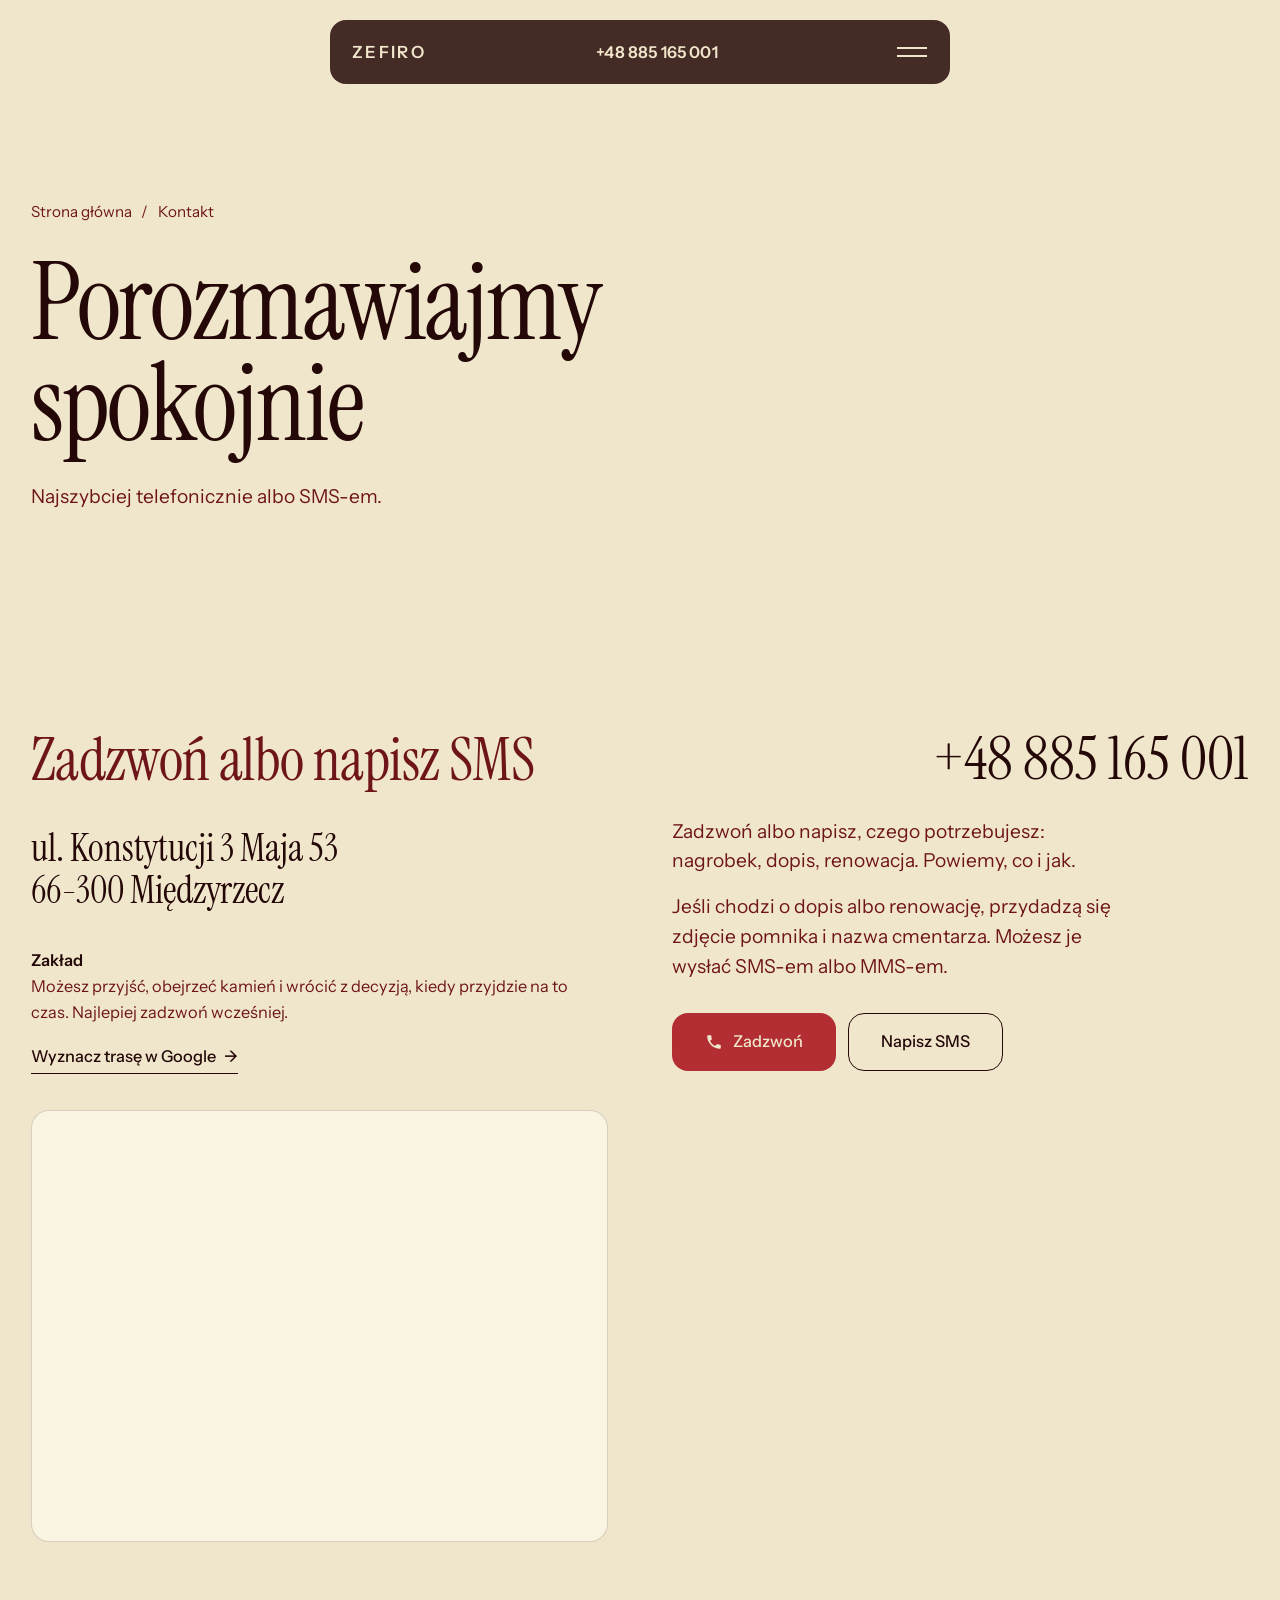
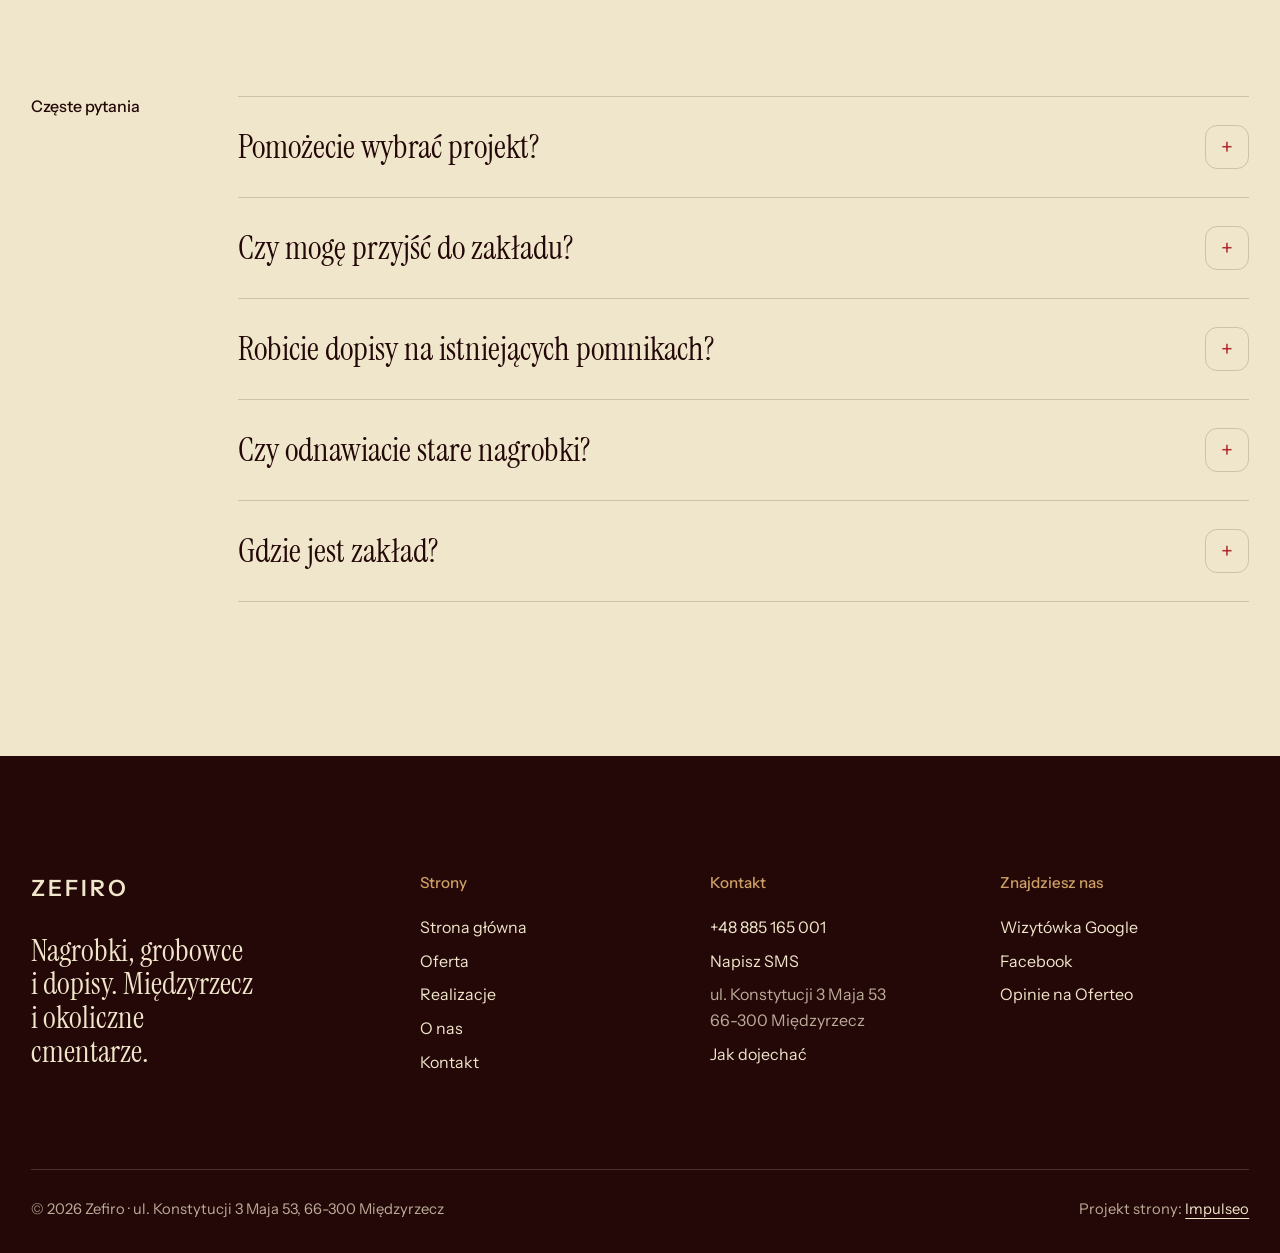
==== commit 241c1332: "Poprawki po radzie: daty na tablicach rozmyte, uczciwe podpisy (plac zakładu, przykładowe wzory), be" ====
--- a/kontakt.html
+++ b/kontakt.html
@@ -24,10 +24,10 @@
 <link rel="preconnect" href="https://fonts.googleapis.com">
 <link rel="preconnect" href="https://fonts.gstatic.com" crossorigin>
 <link href="https://fonts.googleapis.com/css2?family=Instrument+Sans:wght@400..600&family=Instrument+Serif&display=swap" rel="stylesheet">
-<link rel="stylesheet" href="assets/styles.css?v=20261118a">
-<style>@media (max-width:700px){.pill-logo .word{display:inline;font-size:.92rem;letter-spacing:.12em}}</style>
+<link rel="stylesheet" href="assets/styles.css?v=20261118b">
+<style>.hero-img{object-position:50% 30%}@media (max-width:700px){.pill-logo .word{display:inline;font-size:.92rem;letter-spacing:.12em}}</style>
 <script src="assets/lenis.min.js?v=1.1.20" defer></script>
-<script src="assets/main.js?v=20261118a" defer></script>
+<script src="assets/main.js?v=20261118b" defer></script>
 </head>
 <body>
 <a class="skip" href="#tresc">Przejdź do treści</a>
@@ -65,7 +65,7 @@
       <h2>Zadzwoń albo napisz SMS</h2>
       <p class="big-addr">ul. Konstytucji 3 Maja 53<br>66-300 Międzyrzecz</p>
       <div class="contact-meta">
-        <p><b>Zakład</b>Możesz przyjść, obejrzeć kamień i&nbsp;projekty, i&nbsp;wrócić z&nbsp;decyzją, kiedy przyjdzie na to czas.</p>
+        <p><b>Zakład</b>Możesz przyjść, obejrzeć kamień i&nbsp;wrócić z&nbsp;decyzją, kiedy przyjdzie na to czas. Najlepiej zadzwoń wcześniej.</p>
         <p><a class="link" href="https://www.google.com/maps/place/Firma+Kamieniarska+Zefiro/@52.4386114,15.5834613,406m/data=!3m1!1e3!4m6!3m5!1s0x4706f49b4816bd09:0x40137a1db30fa63c!8m2!3d52.438465!4d15.584197" target="_blank" rel="noopener">Wyznacz trasę w&nbsp;Google <span aria-hidden="true">→</span></a></p>
       </div>
       <div class="map"><iframe src="https://maps.google.com/maps?q=Firma%20Kamieniarska%20Zefiro%2C%20Konstytucji%203%20Maja%2053%2C%20Mi%C4%99dzyrzecz&z=15&output=embed" title="Mapa dojazdu, ul. Konstytucji 3 Maja 53, 66-300 Międzyrzecz" loading="lazy" referrerpolicy="no-referrer-when-downgrade"></iframe></div>
@@ -85,10 +85,10 @@
   <div class="wrap faq">
     <h2 class="label">Częste pytania</h2>
     <div>
-      <details><summary>Czy mogę najpierw zobaczyć projekt?</summary><p>Tak. Najpierw dostajesz projekt i&nbsp;wycenę rozpisaną na pozycje, a&nbsp;kamień zamawiamy dopiero, gdy wszystko Ci pasuje.</p></details>
-      <details><summary>Kto załatwia formalności na cmentarzu?</summary><p>My. Wymiary kwatery uzgadniamy z&nbsp;zarządcą cmentarza.</p></details>
-      <details><summary>Jak wygląda dopis kolejnej osoby?</summary><p>Zwykle robimy go na cmentarzu, bez zdejmowania tablicy. Krój liter dobieramy do istniejącego napisu.</p></details>
-      <details><summary>Czy odnawiacie stare nagrobki?</summary><p>Tak: mycie, polerowanie zmatowiałego granitu i&nbsp;ustawienie elementów na nowo.</p></details>
+      <details><summary>Pomożecie wybrać projekt?</summary><p>Tak. Pomagamy wybrać projekt i&nbsp;kamień, a&nbsp;cenę ustalamy przed rozpoczęciem pracy.</p></details>
+      <details><summary>Czy mogę przyjść do zakładu?</summary><p>Tak. Najlepiej zadzwoń wcześniej, żeby ktoś na Ciebie czekał.</p></details>
+      <details><summary>Robicie dopisy na istniejących pomnikach?</summary><p>Tak, także piaskowanie napisów. Krój liter dobieramy do istniejącego napisu.</p></details>
+      <details><summary>Czy odnawiacie stare nagrobki?</summary><p>Tak. Zakres ustalamy po obejrzeniu pomnika.</p></details>
       <details><summary>Gdzie jest zakład?</summary><p>Międzyrzecz, ul. Konstytucji 3 Maja 53.</p></details>
     </div>
   </div>
